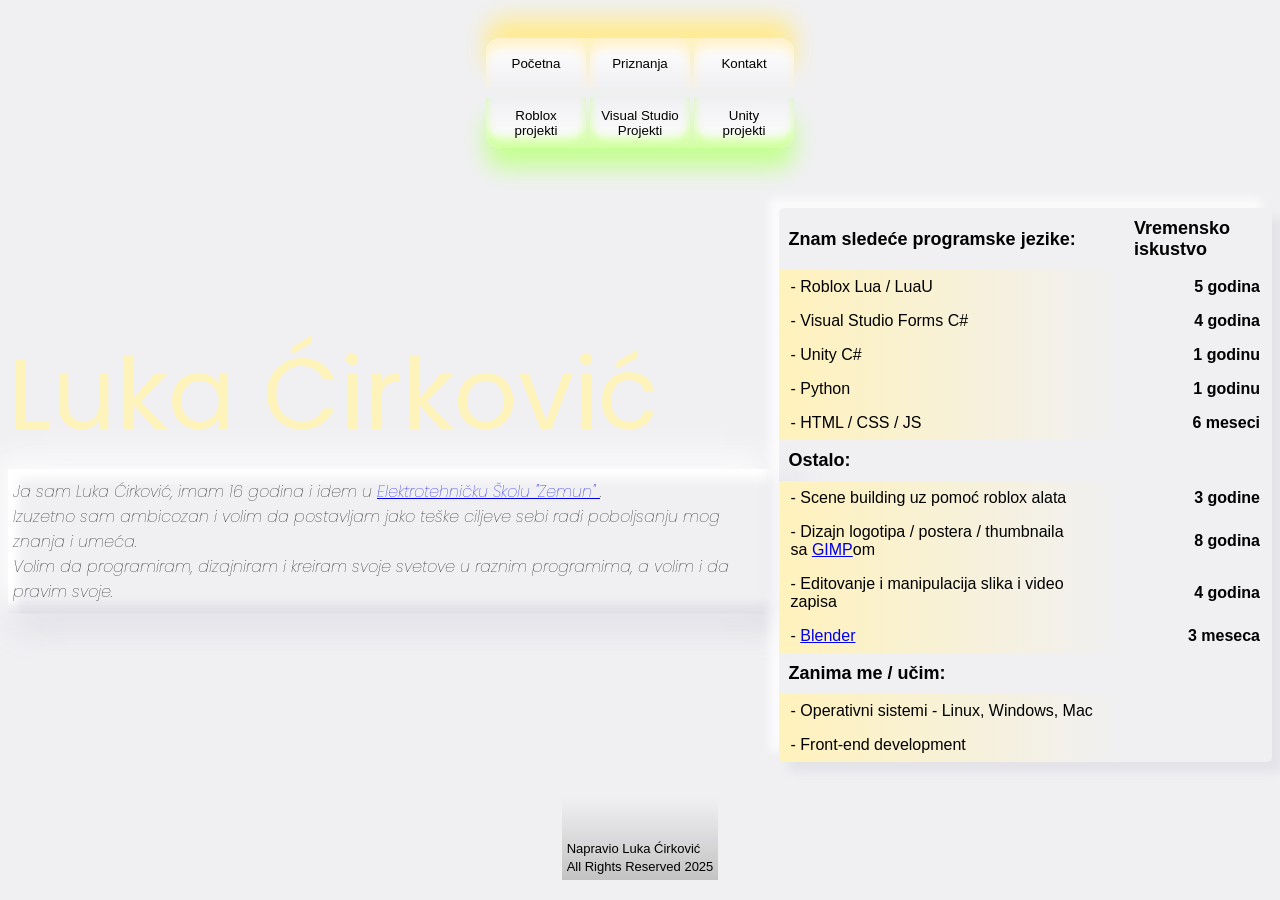
==== PortfolioSite/index.html @ 8b4a3ad4 "3rd Commit" ====
<!DOCTYPE html>
<html lang="en">
<head>
    <!--FONTS-->
    <link rel="preconnect" href="https://fonts.googleapis.com">
    <link rel="preconnect" href="https://fonts.gstatic.com" crossorigin>
    <link href="https://fonts.googleapis.com/css2?family=Exile&family=WDXL+Lubrifont+TC&display=swap" rel="stylesheet">
    <link rel="preconnect" href="https://fonts.googleapis.com">
    <link rel="preconnect" href="https://fonts.gstatic.com" crossorigin>
    <link href="https://fonts.googleapis.com/css2?family=Exile&family=Poppins:ital,wght@0,100;0,200;0,300;0,400;0,500;0,600;0,700;0,800;0,900;1,100;1,200;1,300;1,400;1,500;1,600;1,700;1,800;1,900&family=WDXL+Lubrifont+TC&display=swap" rel="stylesheet">
    <!--FONTS-->

    <meta charset="UTF-8">
    <meta name="viewport" content="width=device-width, initial-scale=1.0">
    <link rel="stylesheet" href="Css/FadeInCs.css">
    <title>Portfolio</title>
</head>
<body>
    <script>
        window.addEventListener('DOMContentLoaded', () => {
        document.body.classList.add('fade-in');
        });
    </script>
    <div class="SearchBoxContainer">
        <script src="Scripts/SearchButtons.js"></script>
        <link rel="stylesheet" href="Css/SearchCs.css">
        <div id="stranice">
            <button onclick="HomePage()">Početna</button>
            <button onclick="priznanjaPage()">Priznanja</button>
            <button onclick="contactPage()">Kontakt</button>
        </div>
        <div id="stranice2">
            <button onclick="projektiPage()">Roblox projekti</button>
            <button onclick="projektiPage()">Visual Studio Projekti</button>
            <button onclick="projektiPage()">Unity<br>projekti</button>
        </div>
    </div>
    <div class="TopRow">
        <div id="header">
            <link rel="stylesheet" href="Css/SlikaHeaderCs.css">
            <span id="HeaderIme">Luka Ćirković</span>
            <div id="HeaderSlike">
                <span id="o_meni">Ja sam Luka Ćirković, imam 16 godina i idem u <a target="_blank" href="http://ets-zemun.edu.rs">Elektrotehničku Školu "Zemun" </a>.
                    <br>Izuzetno sam ambicozan i volim da postavljam jako teške ciljeve sebi radi poboljsanju mog znanja i umeća.
                    <br>Volim da programiram, dizajniram i kreiram svoje svetove u raznim programima, a volim i da pravim svoje.
                </span>
            </div>
            <br>
        </div>
        <div id="main">
            <table class="TableSubHeader">
                <link rel="stylesheet" href="Css/TableMogucihPoslovaCs.css">
                <tr>
                    <th>Znam sledeće programske jezike:</th>
                    <th>Vremensko iskustvo</th>
                </tr>
                <tr>
                    <td class="Tableime">- Roblox Lua / LuaU</td>
                    <td class="Tablegodine"><b>5</b> godina</td>
                </tr>
                <tr>
                    <td class="Tableime">- Visual Studio Forms C#</td>
                    <td class="Tablegodine"><b>4</b> godina</td>
                </tr>
                <tr>
                    <td class="Tableime">- Unity C#</td>
                    <td class="Tablegodine"><b>1</b> godinu</td>
                </tr>
                <tr>
                    <td class="Tableime">- Python</td>
                    <td class="Tablegodine"><b>1</b> godinu</td>
                </tr>
                <tr>
                    <td class="Tableime">- HTML / CSS / JS</td>
                    <td class="Tablegodine"><b>6</b> meseci</td>
                </tr>
                <tr>
                    <th>Ostalo:</th>
                </tr>
                <tr>
                    <td class="Tableime">- Scene building uz pomoć roblox alata</td>
                    <td class="Tablegodine"><b>3</b> godine</td>
                </tr>
                <tr>
                    <td class="Tableime">- Dizajn logotipa / postera / thumbnaila<br>sa <a target="_blank" href="https://www.gimp.org/">GIMP</a>om</td>
                    <td class="Tablegodine"><b>8</b> godina</td>
                </tr>
                <tr>
                    <td class="Tableime">- Editovanje i manipulacija slika i video zapisa</td>
                    <td class="Tablegodine"><b>4</b> godina</td>
                </tr>
                <tr>
                    <td class="Tableime">- <a target="_blank" href="https://www.blender.org/">Blender</a></td>
                    <td class="Tablegodine"><b>3</b> meseca</td>
                </tr>
                <tr>
                    <th>Zanima me / učim:</th>
                </tr>
                <tr>
                    <td class="Tableime">- Operativni sistemi - Linux, Windows, Mac</td>
                </tr>
                <tr>
                    <td class="Tableime">- Front-end development</td>
                </tr>
            </table>
        </div>
    </div>
    <br><br>
    <div class="Footer">
        <br><br>
        <span>Napravio Luka Ćirković<br>All Rights Reserved 2025</span>
        <style>
            .Footer span {
                font-family: Arial, Helvetica, sans-serif;
                font-size: small;
                text-align: center;
            }

            .Footer {
                padding: 5px;
                background-image: linear-gradient(#f0f0f3, #c3c3c3);
            }
        </style>
    </div>
</body>
</html>
---- PortfolioSite/Css/FadeInCs.css ----
body {
  opacity: 0;
  transition: opacity 1s ease-in;
}
body.fade-in {
  opacity: 1;
}
---- PortfolioSite/Css/SearchCs.css ----
div#stranice {
    align-items: center;
    background-image: linear-gradient(#fff3bc, #f0f0f3);
    box-shadow: 
        0px -20px 25px #ffeb90;
    border-top-left-radius: 15px;
    border-top-right-radius: 15px;
}

div#stranice2 {
    margin: 10px;
    align-items: center;
    background-image: linear-gradient(#f0f0f3, #d3ffa2);
    box-shadow: 
        0px 20px 25px #c4ff90;
    border-bottom-left-radius: 15px;
    border-bottom-right-radius: 15px;
}

.SearchBoxContainer {
    margin-top: 30px;
    margin-bottom: 30px;
}

.SearchBoxContainer {
  display: flex;
  flex-direction: column;
  align-items: center;
  justify-content: space-around;
  width: 100%;
}

.SearchBoxContainer div#stranice button {
    width: 100px;
    height: 50px;
    background-image: linear-gradient(#ffffff, #f0f0f3);
    border: none;
    overflow: hidden;
    box-shadow: 
        inset 0px 10px 10px #fff2cd;
    border-top-left-radius: 15px;
    border-top-right-radius: 15px;
}

.SearchBoxContainer div#stranice button:hover {
    box-shadow: 
        inset 10px 10px 10px #fff2cd,
        inset 0px 15px 5px #ac9c73;
}

.SearchBoxContainer div#stranice2 button {
    width: 100px;
    height: 50px;
    background-image: linear-gradient(#f0f0f3, #ffffff);
    border: none;
    overflow: hidden;
    box-shadow: 
        inset 0px -10px 10px #d3ffa2;
    border-bottom-left-radius: 15px;
    border-bottom-right-radius: 15px;
}

.SearchBoxContainer div#stranice2 button:hover {
    box-shadow: 
        inset -10px -10px 10px #deffcd,
        inset 0px -15px 5px #889788;
}
---- PortfolioSite/Css/SlikaHeaderCs.css ----
body {
  display: flex;
  flex-direction: column;
  justify-content: center;
  align-items: center;
  background: #F0F0F3;
}

.TopRow {
  display: flex;
  align-items: center;
  justify-content: space-around;
  width: 100%;
}

span#o_meni {
    font-size: medium;
    font-family: "Poppins", sans-serif;
    font-weight: lighter;
    font-style: oblique;
}

div#HeaderSlike {
    width: auto;
    height: auto;
    background: #F0F0F3;
    /*border-radius: 5%;*/
    padding-top: 10px;
    padding-bottom: 10px;
    padding-left: 5px;
    padding-right: 5px;
    box-shadow: 
        -10px -10px 30px #FFFFFF,
        10px 10px 30px rgba(174, 174, 192, 0.4),
        inset -10px -10px 10px rgba(174, 174, 192, 0.25),
        inset 10px 10px 10px #FFFFFF;
}

span#HeaderIme {
    position: relative;
    margin: 0%;
    font-size: 100px;
    font-family: "Poppins", sans-serif;
    color: #fff3bc;
    text-shadow: 
        inset -10px -10px 30px #fffca2;
}
---- PortfolioSite/Css/TableMogucihPoslovaCs.css ----
/* Style for the whole table */
.TableSubHeader {
    width: 100%;
    border-collapse: collapse;
    margin-top: 20px;
    font-family: Arial, sans-serif;
    border-radius: 5px;
    box-shadow: 
        -10px -10px 10px rgba(255, 255, 255, 0.7),
        10px 10px 10px rgba(174, 174, 192, 0.2);
    overflow: hidden;
}

/* Style the header row */
.TableSubHeader th {
    text-align: left;
    padding: 10px;
    font-size: 18px;
    color: rgb(0, 0, 0);
    text-shadow: 
        -10 -10 10px rgb(0,0,0);
}

/* Style the language name column */
.Tableime {
    padding: 8px 12px;
    background-image: linear-gradient(90deg, rgb(255, 242, 188), #F0F0F3);
    font-weight: normal;
    width: 70%;
}

/* Style the experience column */
.Tablegodine {
    padding: 8px 12px;
    background-color: #F0F0F3;
    font-weight: bold;
    text-align: right;
    width: 30%;
}
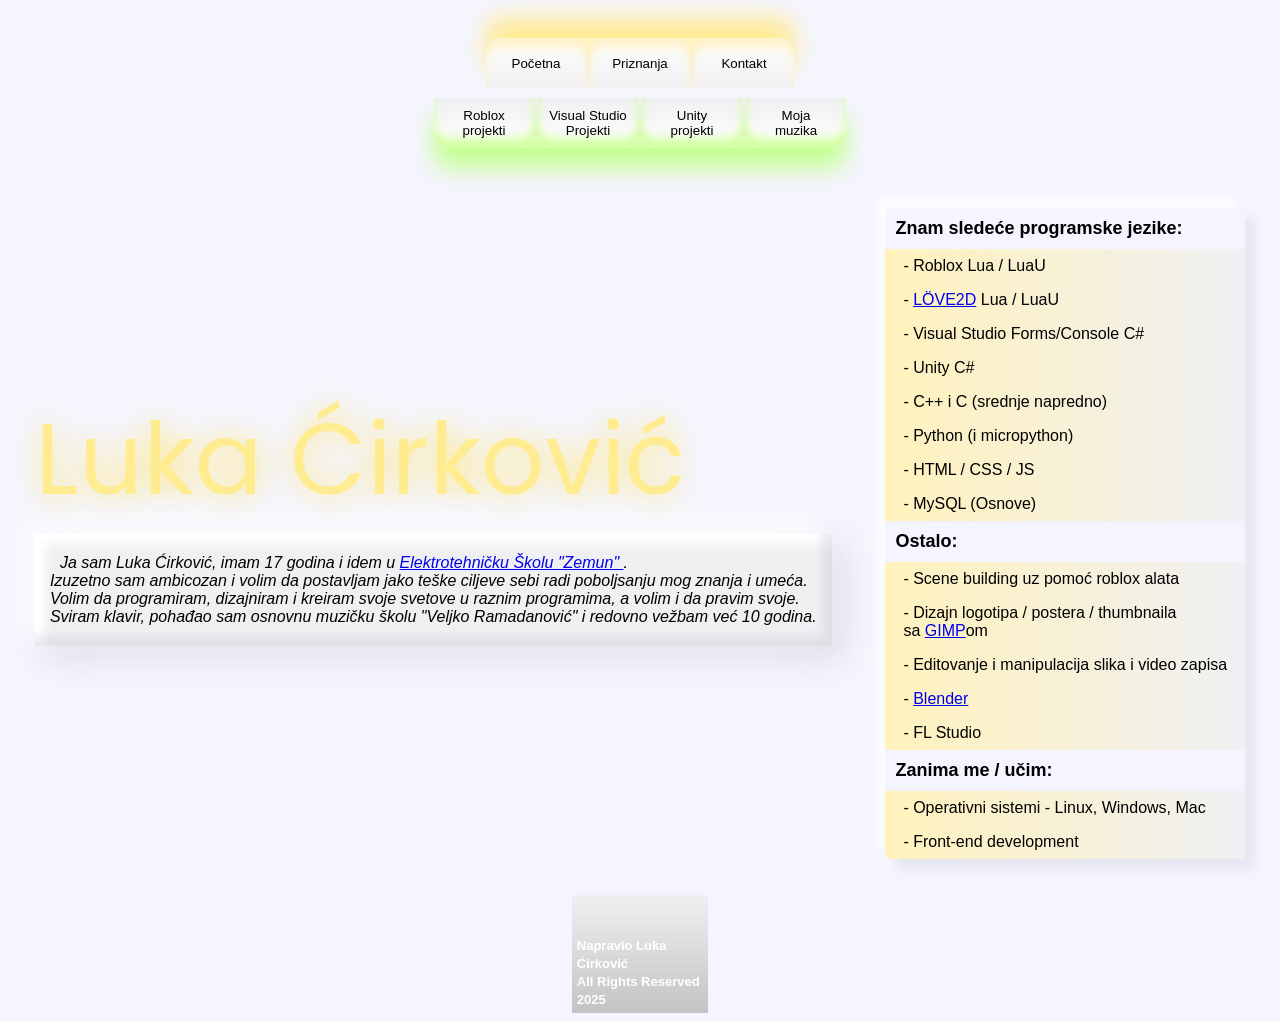
==== commit 4642975c: "Edit3" ====
--- a/PortfolioSite/index.html
+++ b/PortfolioSite/index.html
@@ -33,6 +33,7 @@
             <button onclick="projektiPage()">Roblox projekti</button>
             <button onclick="projektiPage()">Visual Studio Projekti</button>
             <button onclick="projektiPage()">Unity<br>projekti</button>
+            <button onclick="projektiPage()">Moja<br>muzika</button>
         </div>
     </div>
     <div class="TopRow">
@@ -40,9 +41,11 @@
             <link rel="stylesheet" href="Css/SlikaHeaderCs.css">
             <span id="HeaderIme">Luka Ćirković</span>
             <div id="HeaderSlike">
-                <span id="o_meni">Ja sam Luka Ćirković, imam 16 godina i idem u <a target="_blank" href="http://ets-zemun.edu.rs">Elektrotehničku Školu "Zemun" </a>.
+                <span id="o_meni">
+                    Ja sam Luka Ćirković, imam 17 godina i idem u <a target="_blank" href="http://ets-zemun.edu.rs">Elektrotehničku Školu "Zemun" </a>.
                     <br>Izuzetno sam ambicozan i volim da postavljam jako teške ciljeve sebi radi poboljsanju mog znanja i umeća.
                     <br>Volim da programiram, dizajniram i kreiram svoje svetove u raznim programima, a volim i da pravim svoje.
+                    <br>Sviram klavir, pohađao sam osnovnu muzičku školu "Veljko Ramadanović" i redovno vežbam već 10 godina.
                 </span>
             </div>
             <br>
@@ -52,46 +55,48 @@
                 <link rel="stylesheet" href="Css/TableMogucihPoslovaCs.css">
                 <tr>
                     <th>Znam sledeće programske jezike:</th>
-                    <th>Vremensko iskustvo</th>
                 </tr>
                 <tr>
                     <td class="Tableime">- Roblox Lua / LuaU</td>
-                    <td class="Tablegodine"><b>5</b> godina</td>
                 </tr>
                 <tr>
-                    <td class="Tableime">- Visual Studio Forms C#</td>
-                    <td class="Tablegodine"><b>4</b> godina</td>
+                    <td class="Tableime">- <a href="http://" target="_blank" rel="https://www.love2d.org/?page=documentation">LÖVE2D</a> Lua / LuaU</td>
+                </tr>
+                <tr>
+                    <td class="Tableime">- Visual Studio Forms/Console C#</td>
                 </tr>
                 <tr>
                     <td class="Tableime">- Unity C#</td>
-                    <td class="Tablegodine"><b>1</b> godinu</td>
                 </tr>
                 <tr>
-                    <td class="Tableime">- Python</td>
-                    <td class="Tablegodine"><b>1</b> godinu</td>
+                    <td class="Tableime">- C++ i C (srednje napredno)</td>
+                </tr>
+                <tr>
+                    <td class="Tableime">- Python (i micropython)</td>
                 </tr>
                 <tr>
                     <td class="Tableime">- HTML / CSS / JS</td>
-                    <td class="Tablegodine"><b>6</b> meseci</td>
+                </tr>
+                <tr>
+                    <td class="Tableime">- MySQL (Osnove)</td>
                 </tr>
                 <tr>
                     <th>Ostalo:</th>
                 </tr>
                 <tr>
                     <td class="Tableime">- Scene building uz pomoć roblox alata</td>
-                    <td class="Tablegodine"><b>3</b> godine</td>
                 </tr>
                 <tr>
                     <td class="Tableime">- Dizajn logotipa / postera / thumbnaila<br>sa <a target="_blank" href="https://www.gimp.org/">GIMP</a>om</td>
-                    <td class="Tablegodine"><b>8</b> godina</td>
                 </tr>
                 <tr>
                     <td class="Tableime">- Editovanje i manipulacija slika i video zapisa</td>
-                    <td class="Tablegodine"><b>4</b> godina</td>
                 </tr>
                 <tr>
                     <td class="Tableime">- <a target="_blank" href="https://www.blender.org/">Blender</a></td>
-                    <td class="Tablegodine"><b>3</b> meseca</td>
+                </tr>
+                <tr>
+                    <td class="Tableime">- FL Studio </td>
                 </tr>
                 <tr>
                     <th>Zanima me / učim:</th>
@@ -106,18 +111,21 @@
         </div>
     </div>
     <br><br>
-    <div class="Footer">
+    <div id="Footer">
         <br><br>
         <span>Napravio Luka Ćirković<br>All Rights Reserved 2025</span>
         <style>
-            .Footer span {
+            #Footer span {
                 font-family: Arial, Helvetica, sans-serif;
                 font-size: small;
+                font-weight: bolder;
                 text-align: center;
+                color: #ffffff;
             }
 
-            .Footer {
+            #Footer {
                 padding: 5px;
+                width: 10%;
                 background-image: linear-gradient(#f0f0f3, #c3c3c3);
             }
         </style>
--- a/PortfolioSite/Css/SearchCs.css
+++ b/PortfolioSite/Css/SearchCs.css
@@ -40,12 +40,14 @@
         inset 0px 10px 10px #fff2cd;
     border-top-left-radius: 15px;
     border-top-right-radius: 15px;
+    transition: box-shadow 0.2s ease-in;
 }
 
 .SearchBoxContainer div#stranice button:hover {
     box-shadow: 
         inset 10px 10px 10px #fff2cd,
         inset 0px 15px 5px #ac9c73;
+  transition: box-shadow 0.2s ease-in;
 }
 
 .SearchBoxContainer div#stranice2 button {
@@ -58,10 +60,12 @@
         inset 0px -10px 10px #d3ffa2;
     border-bottom-left-radius: 15px;
     border-bottom-right-radius: 15px;
+    transition: box-shadow 0.2s ease-in;
 }
 
 .SearchBoxContainer div#stranice2 button:hover {
     box-shadow: 
         inset -10px -10px 10px #deffcd,
         inset 0px -15px 5px #889788;
+    transition: box-shadow 0.2s ease-in;
 }
--- a/PortfolioSite/Css/SlikaHeaderCs.css
+++ b/PortfolioSite/Css/SlikaHeaderCs.css
@@ -3,7 +3,7 @@
   flex-direction: column;
   justify-content: center;
   align-items: center;
-  background: #F0F0F3;
+  background: #f5f5ff;
 }
 
 .TopRow {
@@ -16,8 +16,9 @@
 span#o_meni {
     font-size: medium;
     font-family: "Poppins", sans-serif;
-    font-weight: lighter;
+    font-weight: light;
     font-style: oblique;
+    padding-left: 10px;
 }
 
 div#HeaderSlike {
@@ -25,10 +26,10 @@
     height: auto;
     background: #F0F0F3;
     /*border-radius: 5%;*/
-    padding-top: 10px;
-    padding-bottom: 10px;
-    padding-left: 5px;
-    padding-right: 5px;
+    padding-top: 20px;
+    padding-bottom: 20px;
+    padding-left: 15px;
+    padding-right: 15px;
     box-shadow: 
         -10px -10px 30px #FFFFFF,
         10px 10px 30px rgba(174, 174, 192, 0.4),
@@ -41,7 +42,7 @@
     margin: 0%;
     font-size: 100px;
     font-family: "Poppins", sans-serif;
-    color: #fff3bc;
+    color: #ffeb90;
     text-shadow: 
-        inset -10px -10px 30px #fffca2;
+      0px 0px 30px #ffe469;
 }
--- a/PortfolioSite/Css/TableMogucihPoslovaCs.css
+++ b/PortfolioSite/Css/TableMogucihPoslovaCs.css
@@ -23,17 +23,17 @@
 
 /* Style the language name column */
 .Tableime {
-    padding: 8px 12px;
+    padding: 8px 18px;
     background-image: linear-gradient(90deg, rgb(255, 242, 188), #F0F0F3);
     font-weight: normal;
     width: 70%;
 }
 
-/* Style the experience column */
+/* Style the experience column
 .Tablegodine {
     padding: 8px 12px;
     background-color: #F0F0F3;
     font-weight: bold;
     text-align: right;
     width: 30%;
-}
+}*/
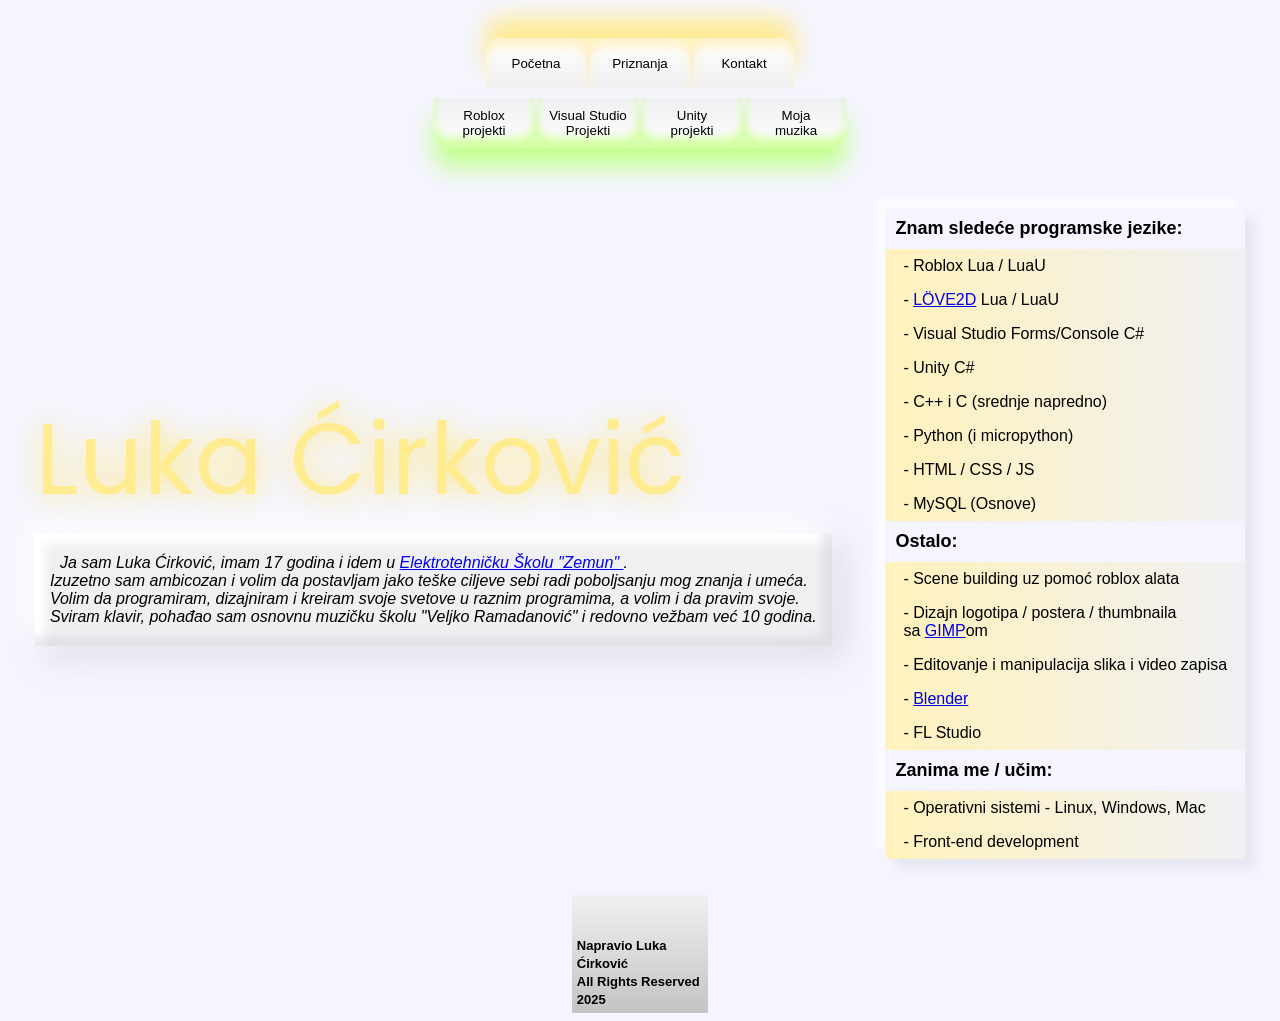
==== commit 3a2adba3: "git stvar" ====
--- a/PortfolioSite/index.html
+++ b/PortfolioSite/index.html
@@ -120,7 +120,7 @@
                 font-size: small;
                 font-weight: bolder;
                 text-align: center;
-                color: #ffffff;
+                color: #000000;
             }
 
             #Footer {
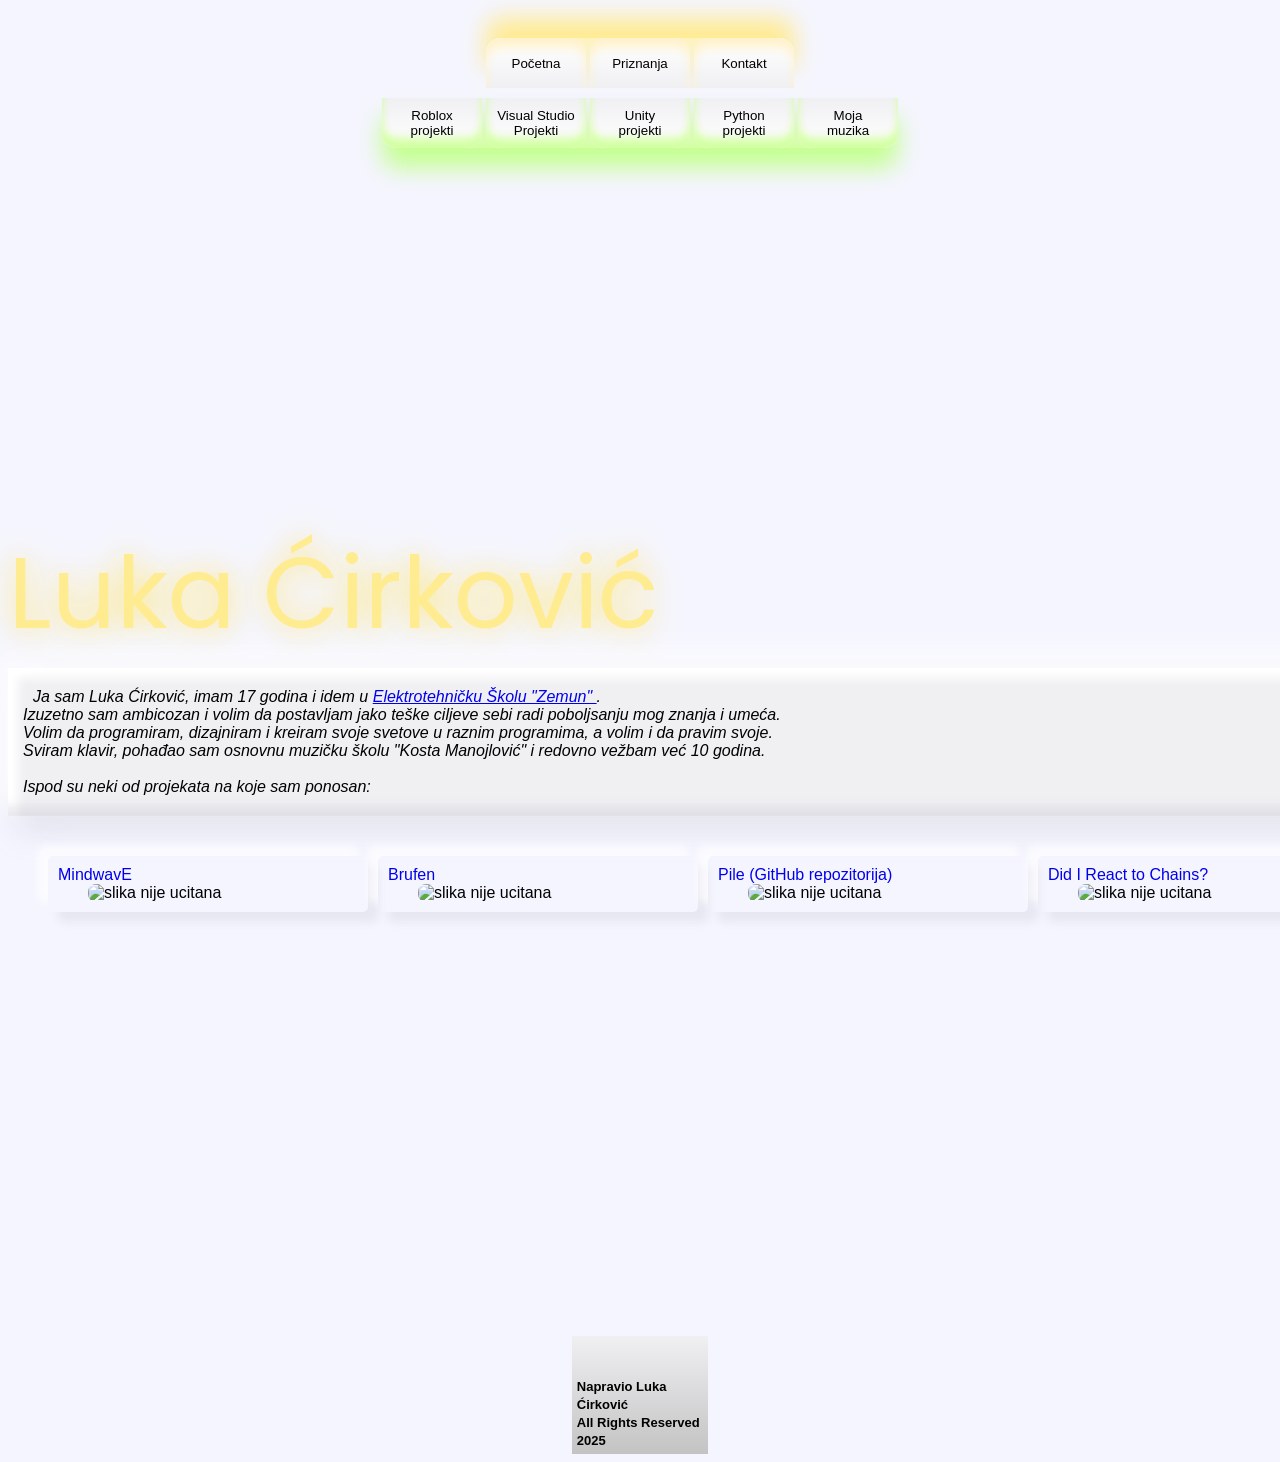
==== commit fa1cc969: "fix 8" ====
--- a/PortfolioSite/index.html
+++ b/PortfolioSite/index.html
@@ -13,6 +13,7 @@
     <meta charset="UTF-8">
     <meta name="viewport" content="width=device-width, initial-scale=1.0">
     <link rel="stylesheet" href="Css/FadeInCs.css">
+    <link rel="stylesheet" href="Css/CardHolder.css">
     <title>Portfolio</title>
 </head>
 <body>
@@ -30,10 +31,11 @@
             <button onclick="contactPage()">Kontakt</button>
         </div>
         <div id="stranice2">
-            <button onclick="projektiPage()">Roblox projekti</button>
-            <button onclick="projektiPage()">Visual Studio Projekti</button>
-            <button onclick="projektiPage()">Unity<br>projekti</button>
-            <button onclick="projektiPage()">Moja<br>muzika</button>
+            <button onclick="robloxStvari()">Roblox<br>projekti</button>
+            <button onclick="vsStvari()">Visual Studio Projekti</button>
+            <button onclick="unityStvari()">Unity<br>projekti</button>
+            <button onclick="pythonProjekti()">Python<br>projekti</button>
+            <button onclick="muzikaStvari()">Moja<br>muzika</button>
         </div>
     </div>
     <div class="TopRow">
@@ -45,8 +47,36 @@
                     Ja sam Luka Ćirković, imam 17 godina i idem u <a target="_blank" href="http://ets-zemun.edu.rs">Elektrotehničku Školu "Zemun" </a>.
                     <br>Izuzetno sam ambicozan i volim da postavljam jako teške ciljeve sebi radi poboljsanju mog znanja i umeća.
                     <br>Volim da programiram, dizajniram i kreiram svoje svetove u raznim programima, a volim i da pravim svoje.
-                    <br>Sviram klavir, pohađao sam osnovnu muzičku školu "Veljko Ramadanović" i redovno vežbam već 10 godina.
+                    <br>Sviram klavir, pohađao sam osnovnu muzičku školu "Kosta Manojlović" i redovno vežbam već 10 godina.
+                    <br><br>Ispod su neki od projekata na koje sam ponosan:
                 </span>
+            </div>
+            <div id="Projekti">
+                <div class="cardHolder">
+                    <div class="card">
+                        <a href="https://github.com/Skypro009/MindwavE" target="_blank" id="link">MindwavE</a>
+                        <br>
+                        <img src="Slike/mindwave.png" alt="slika nije ucitana" id="thumbnail">
+                    </div>
+
+                    <div class="card">
+                        <a href="https://thylala.itch.io/yebetel-game-jam" target="_blank" id="link">Brufen</a>
+                        <br>
+                        <img src="Slike/OJoiGZ.png" alt="slika nije ucitana" id="thumbnail">
+                    </div>
+
+                    <div class="card">
+                        <a href="https://github.com/ThyyLala/PILE" target="_blank" id="link">Pile (GitHub repozitorija)</a>
+                        <br>
+                        <img src="Slike/pile2.png" alt="slika nije ucitana" id="thumbnail">
+                    </div>
+
+                    <div class="card">
+                        <a href="https://thyylala.bandcamp.com/album/did-i-react-to-chains" target="_blank" id="link">Did I React to Chains?</a>
+                        <br>
+                        <img src="Slike/chains.jpg" alt="slika nije ucitana" id="thumbnail">
+                    </div>
+                </div>
             </div>
             <br>
         </div>
@@ -60,7 +90,7 @@
                     <td class="Tableime">- Roblox Lua / LuaU</td>
                 </tr>
                 <tr>
-                    <td class="Tableime">- <a href="http://" target="_blank" rel="https://www.love2d.org/?page=documentation">LÖVE2D</a> Lua / LuaU</td>
+                    <td class="Tableime">- <a href="https://www.love2d.org/" target="_blank">LÖVE2D</a> Lua / LuaU</td>
                 </tr>
                 <tr>
                     <td class="Tableime">- Visual Studio Forms/Console C#</td>
--- a/PortfolioSite/Css/CardHolder.css
+++ b/PortfolioSite/Css/CardHolder.css
@@ -0,0 +1,36 @@
+.cardHolder {
+    width: auto;
+    display: flex;
+    flex-direction: row;
+    justify-content: center;
+    align-items: center;
+    padding: 30px;
+}
+
+.cardHolder .card {
+    width: 300px;
+    padding: 10px;
+    border-collapse: collapse;
+    display: block;
+    margin: 10px;
+    margin-right: 0%;
+    font-family: Arial, sans-serif;
+    border-radius: 5px;
+    box-shadow: 
+        -10px -10px 10px rgba(255, 255, 255, 0.7),
+        10px 10px 10px rgba(174, 174, 192, 0.2);
+    overflow: hidden;
+}
+
+.cardHolder .card #thumbnail {
+    width: 80%;
+    margin: auto;
+    border-radius: 8px;
+    display: block;
+
+}
+
+.cardHolder .card #link {
+    text-decoration: none;
+    text-align: center;
+}
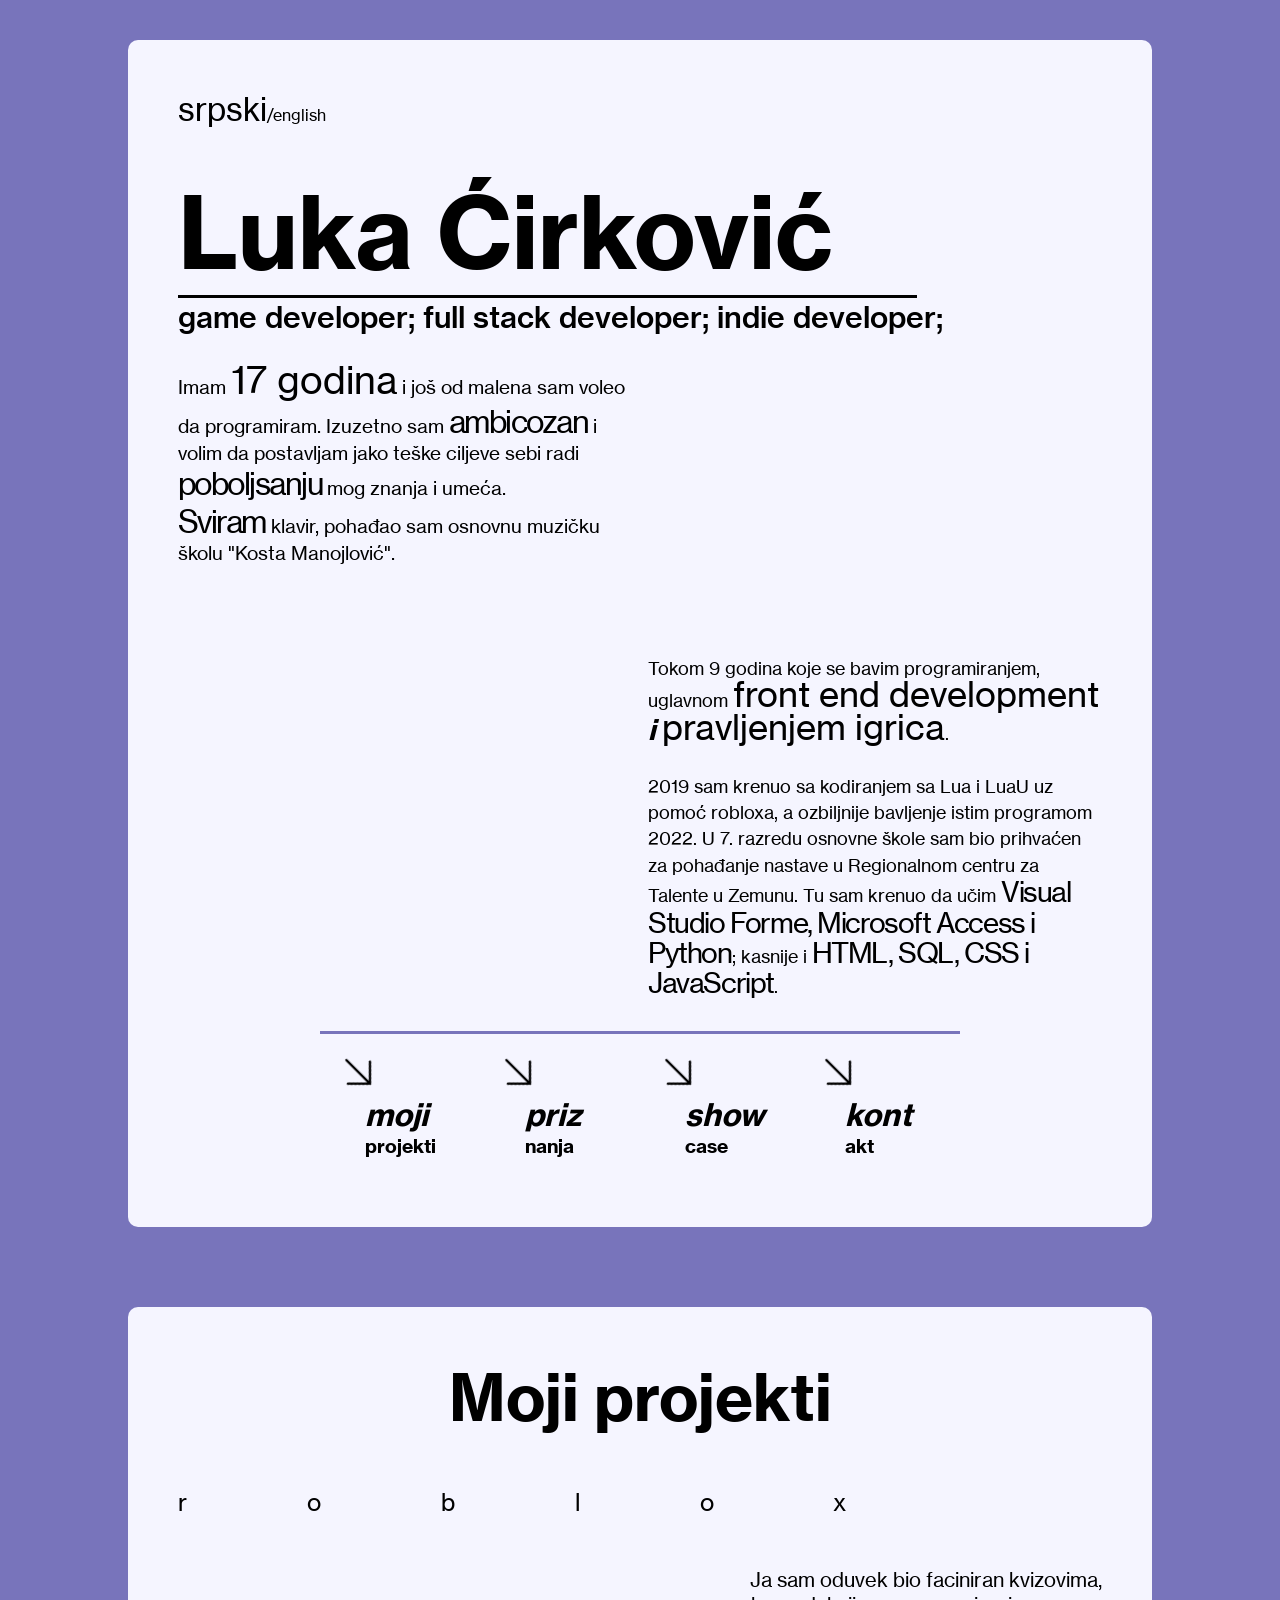
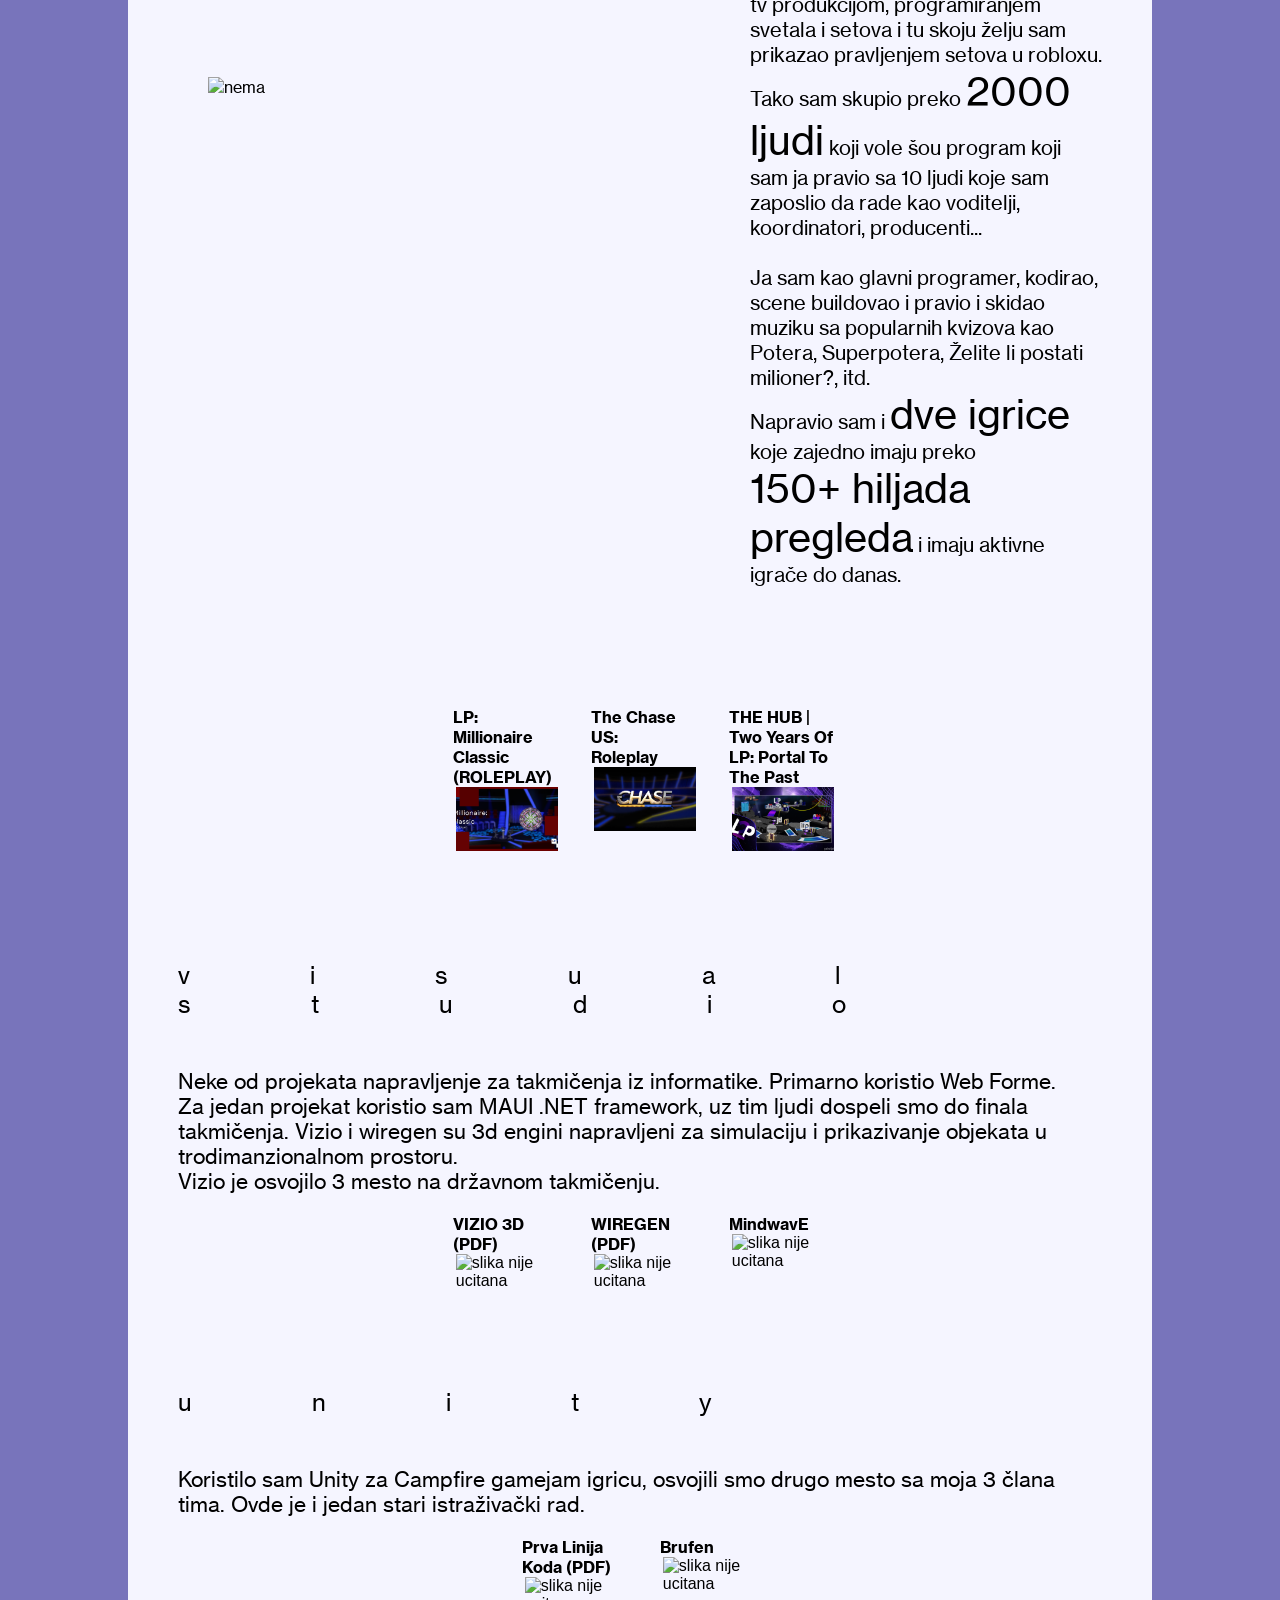
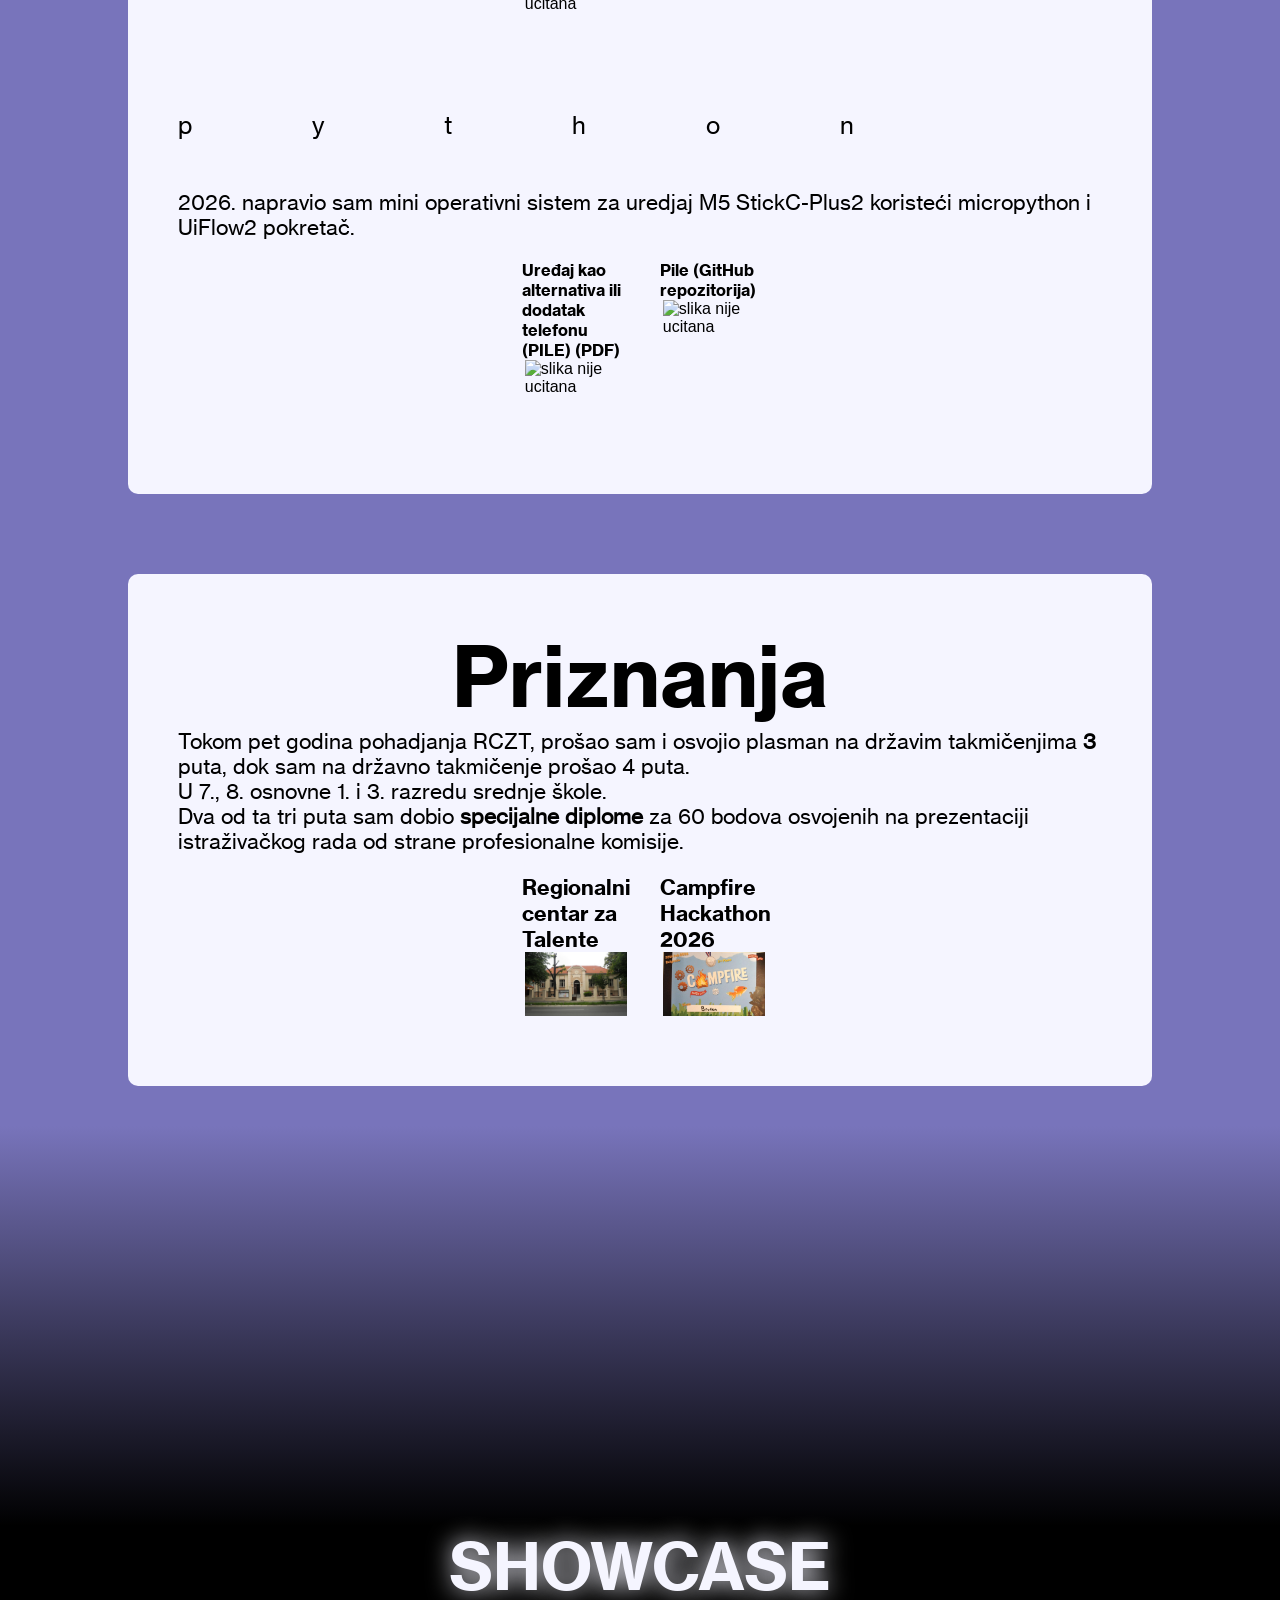
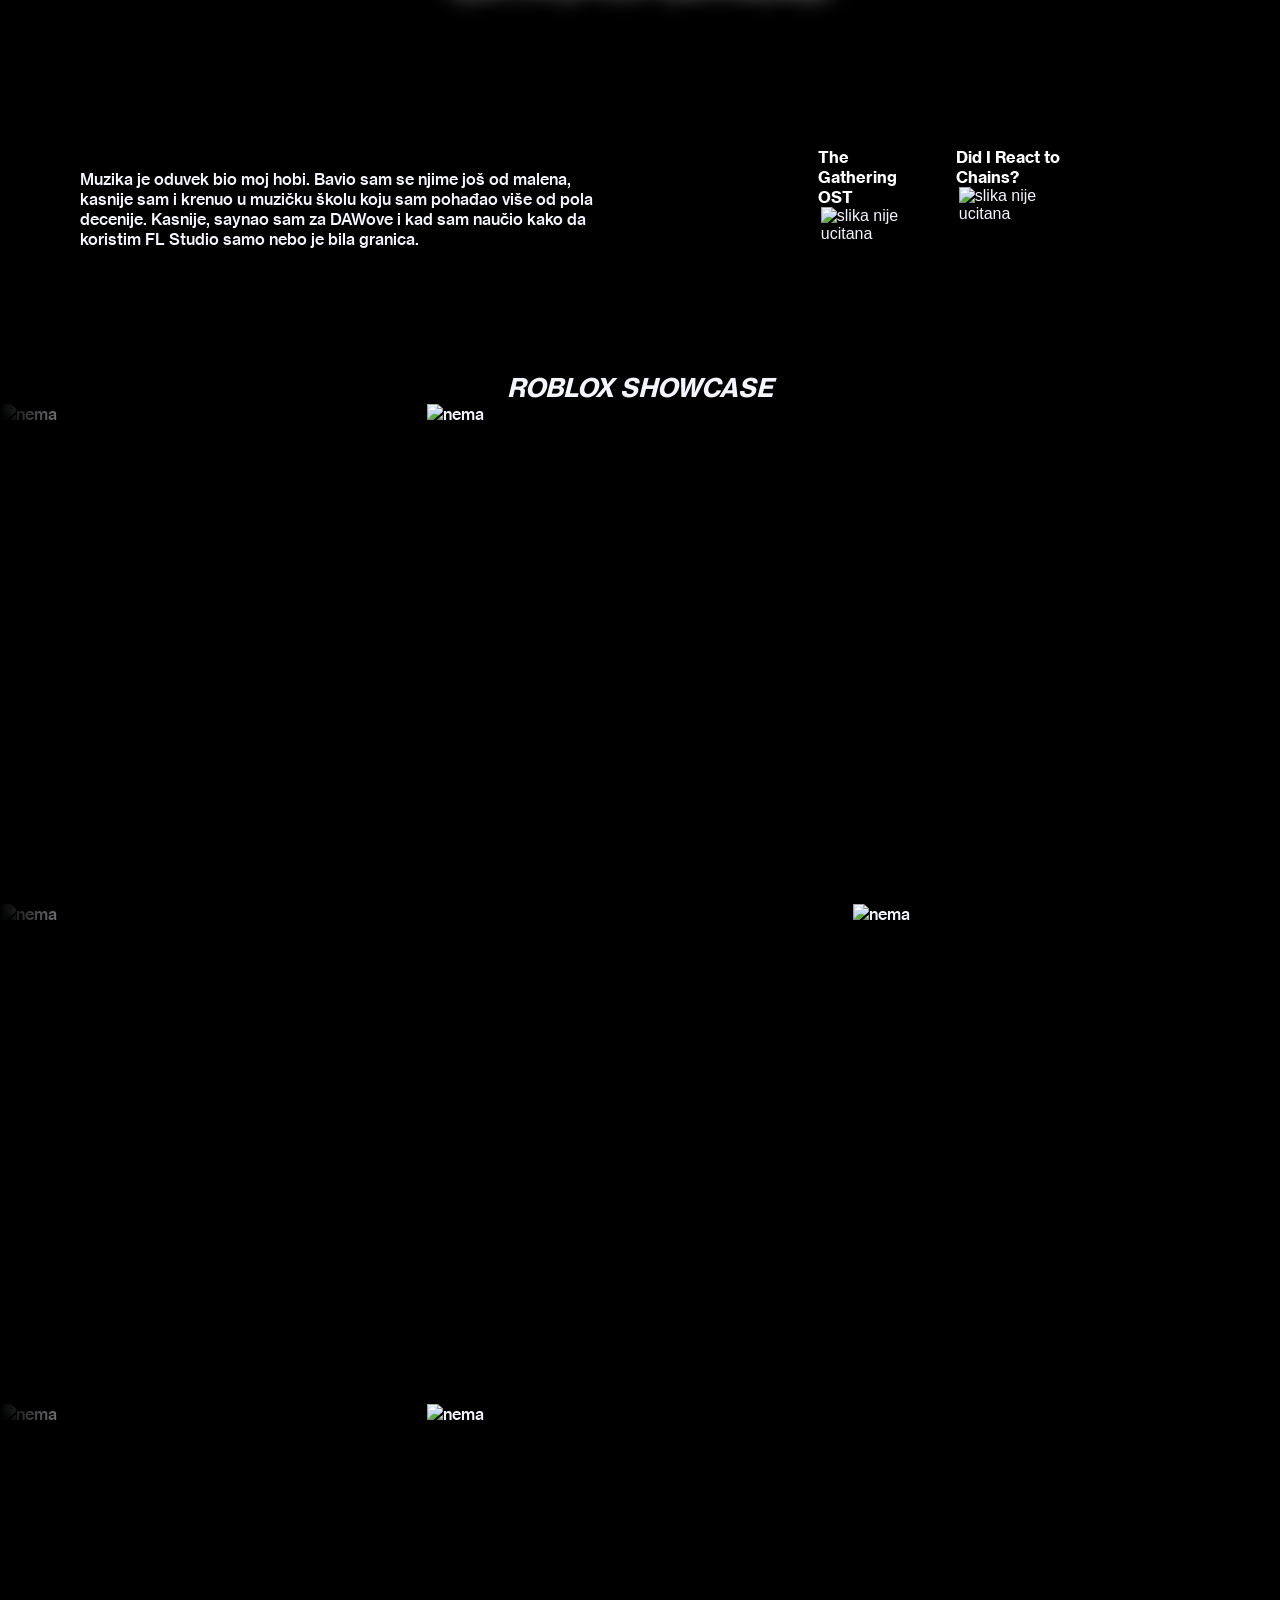
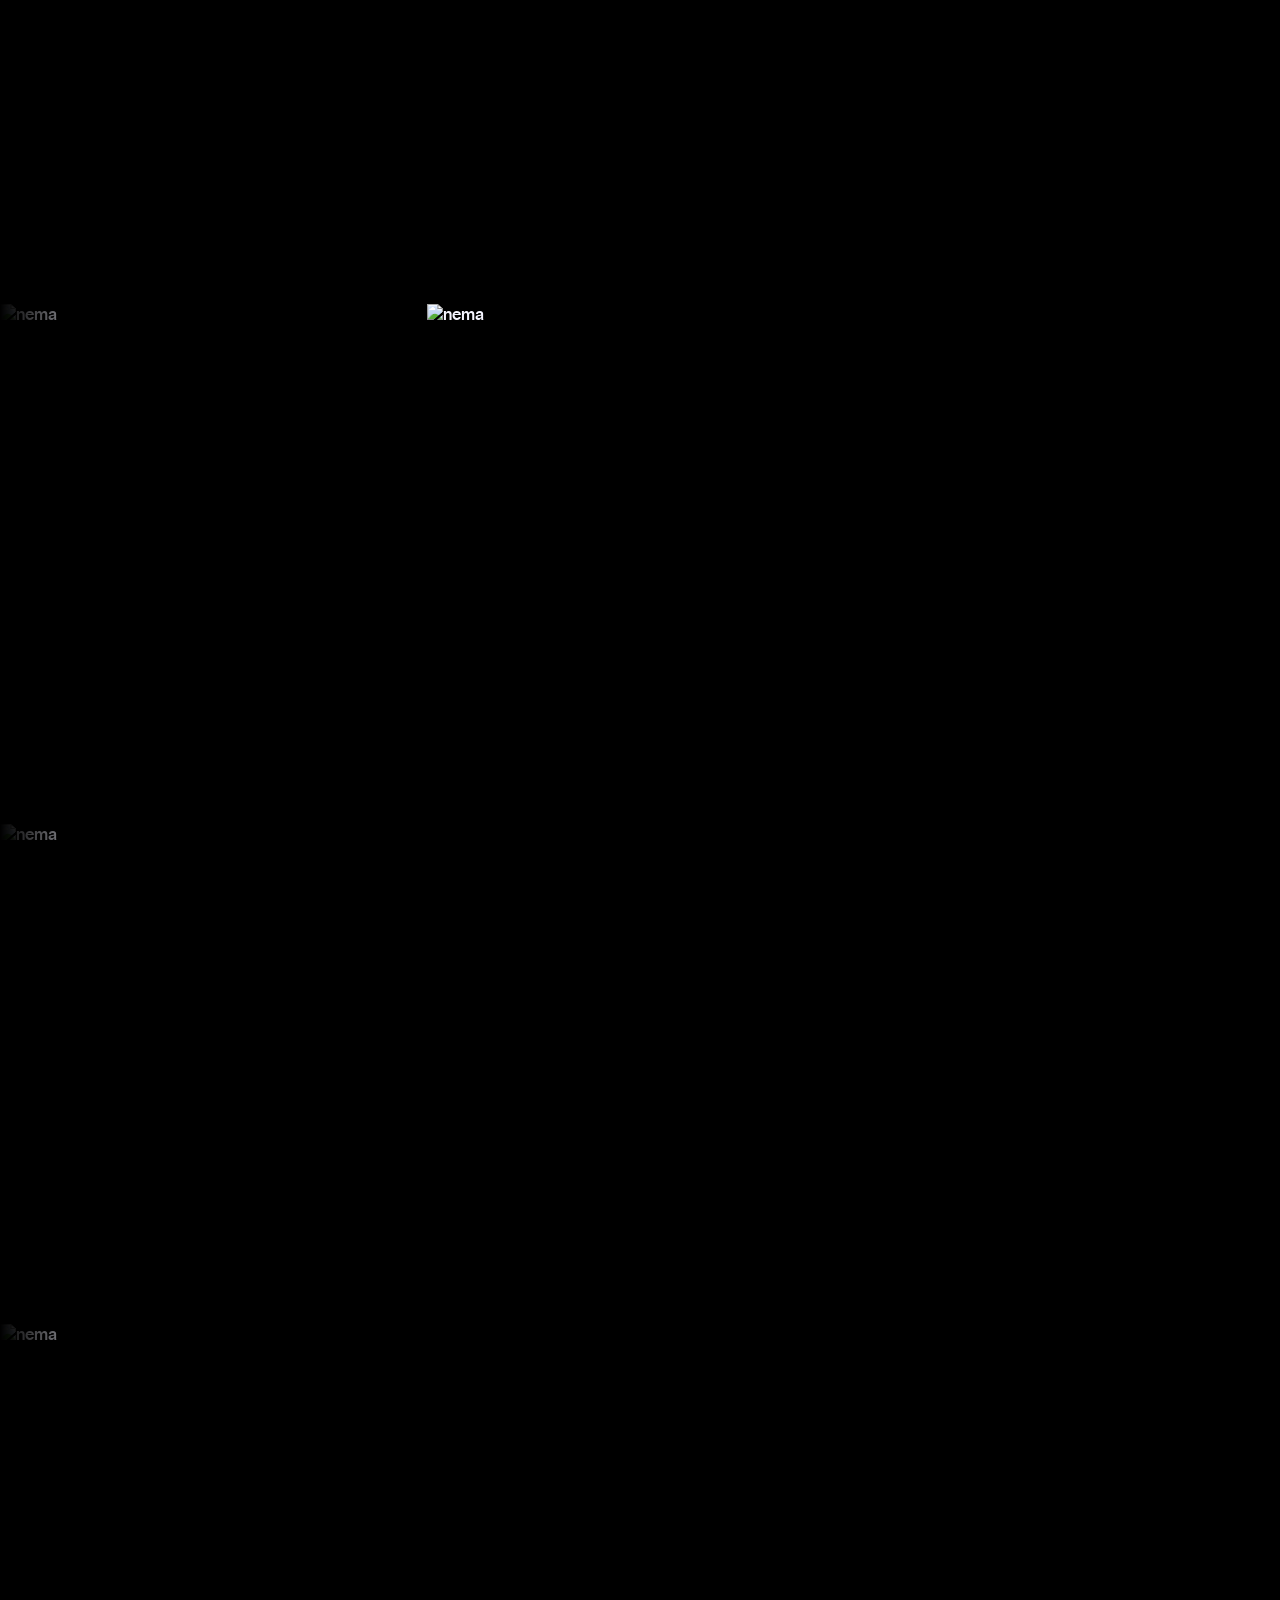
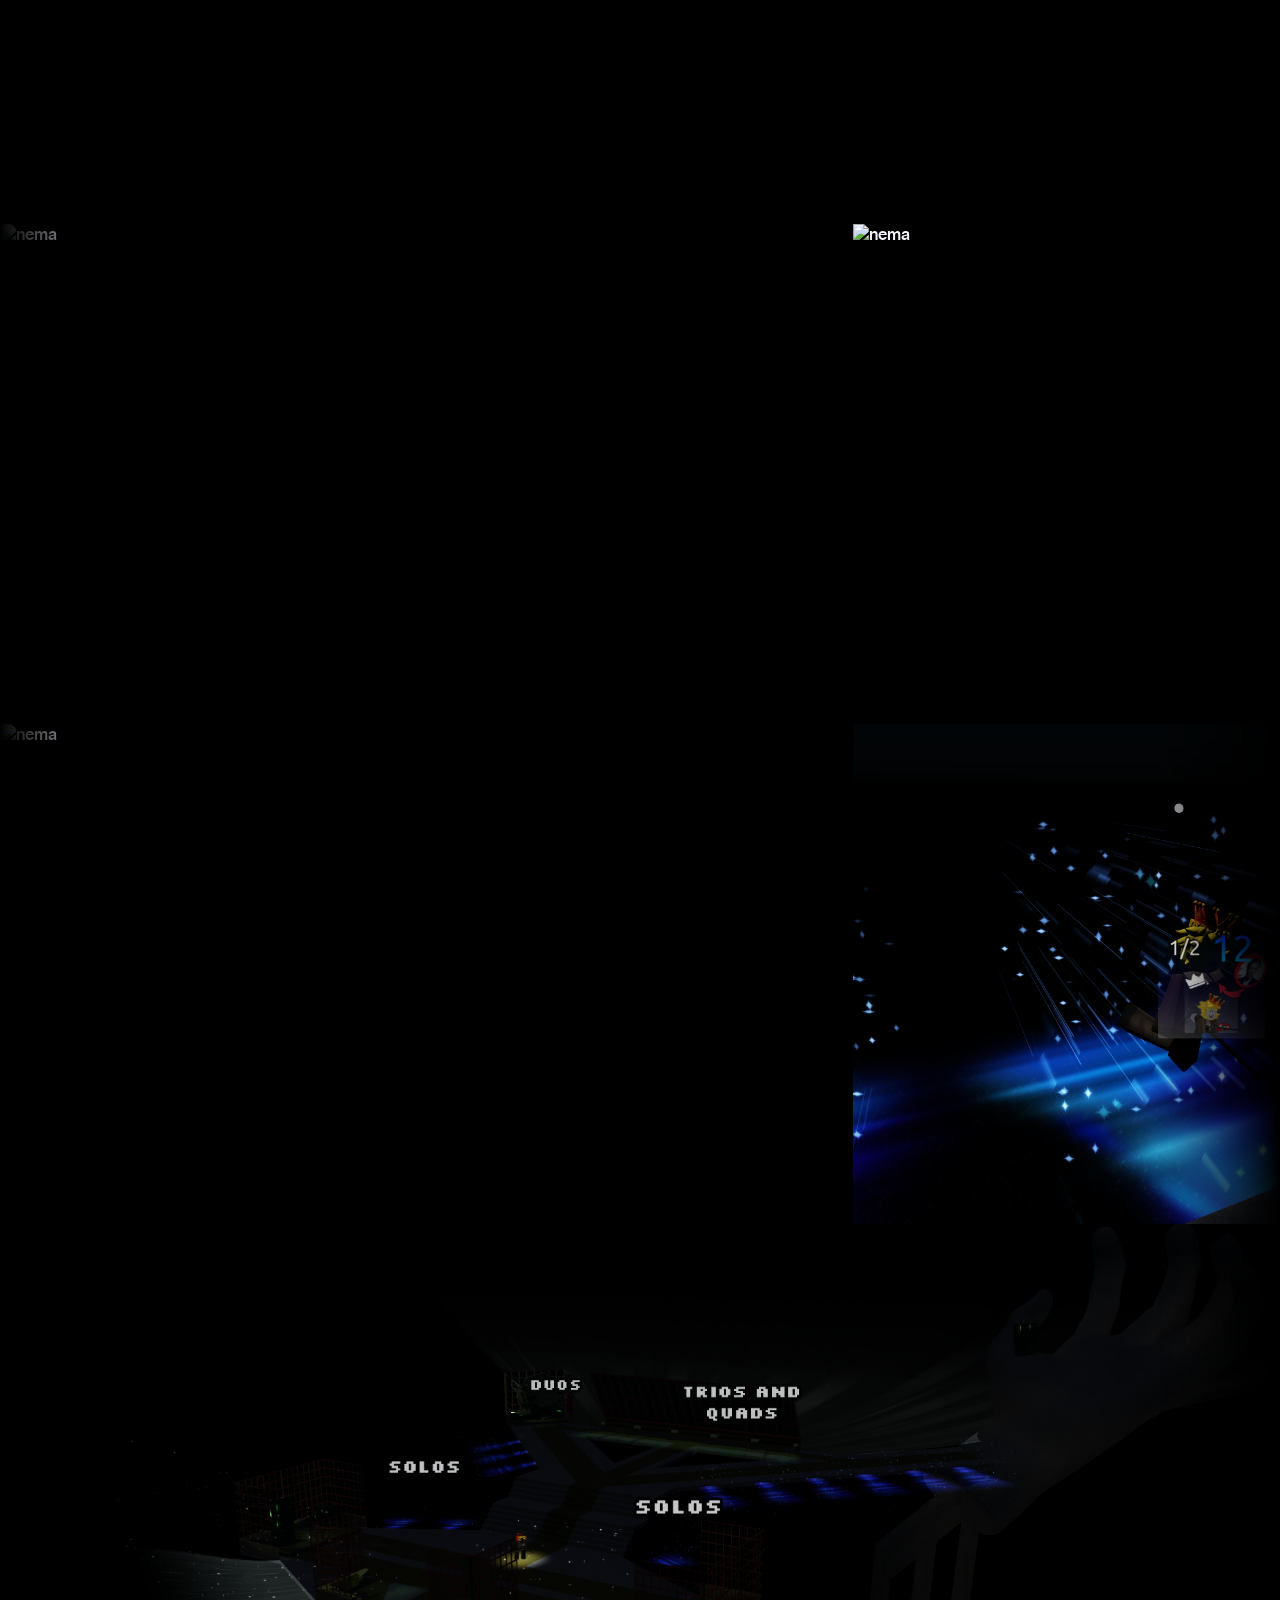
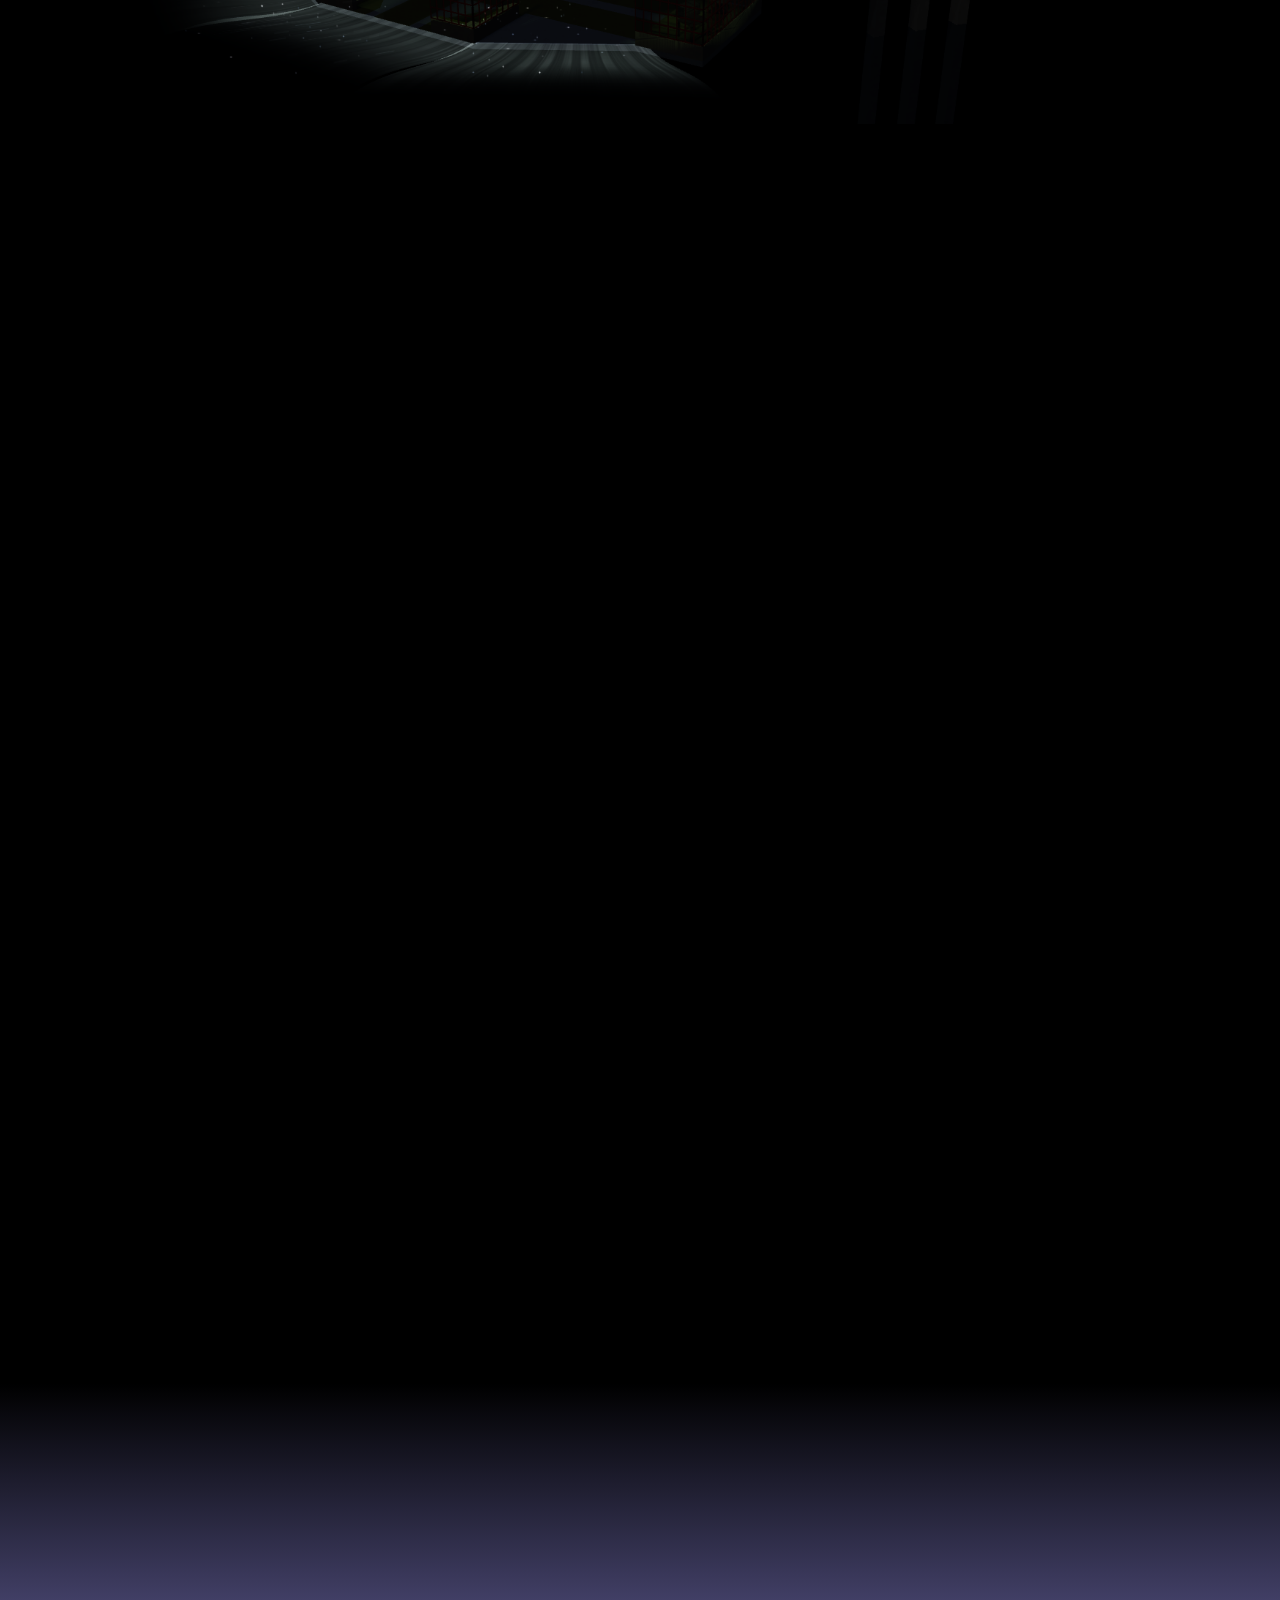
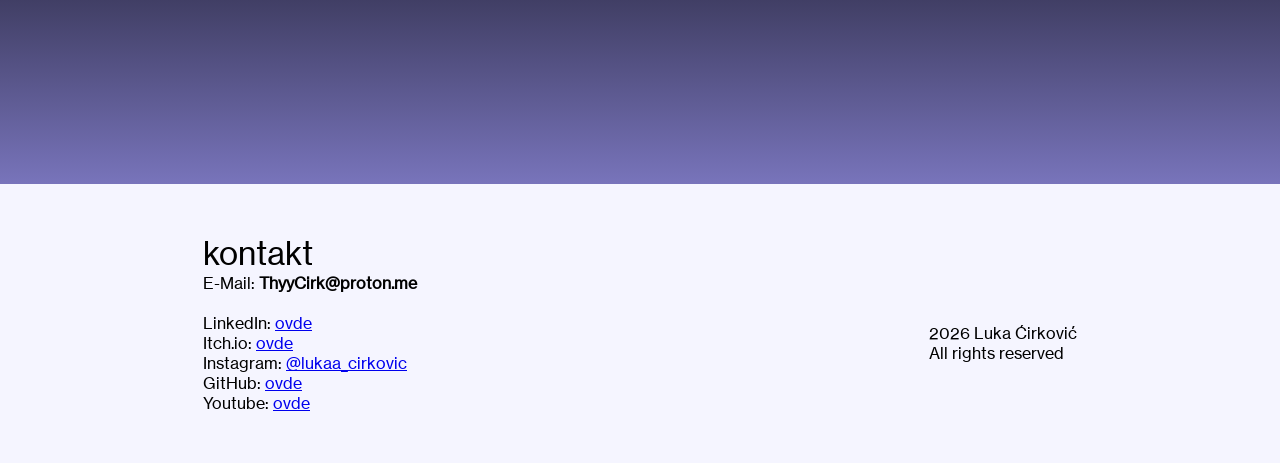
==== commit 3a830faf: "patch" ====
--- a/PortfolioSite/index.html
+++ b/PortfolioSite/index.html
@@ -1,164 +1,395 @@
 <!DOCTYPE html>
 <html lang="en">
 <head>
-    <!--FONTS-->
-    <link rel="preconnect" href="https://fonts.googleapis.com">
-    <link rel="preconnect" href="https://fonts.gstatic.com" crossorigin>
-    <link href="https://fonts.googleapis.com/css2?family=Exile&family=WDXL+Lubrifont+TC&display=swap" rel="stylesheet">
-    <link rel="preconnect" href="https://fonts.googleapis.com">
-    <link rel="preconnect" href="https://fonts.gstatic.com" crossorigin>
-    <link href="https://fonts.googleapis.com/css2?family=Exile&family=Poppins:ital,wght@0,100;0,200;0,300;0,400;0,500;0,600;0,700;0,800;0,900;1,100;1,200;1,300;1,400;1,500;1,600;1,700;1,800;1,900&family=WDXL+Lubrifont+TC&display=swap" rel="stylesheet">
-    <!--FONTS-->
-
     <meta charset="UTF-8">
     <meta name="viewport" content="width=device-width, initial-scale=1.0">
-    <link rel="stylesheet" href="Css/FadeInCs.css">
+    <title>Portfolio - Luka Cirkovic</title>
+    <link rel="stylesheet" href="Css/indexCss.css">
+    <link rel="stylesheet" href="Css/indexPriznanja.css">
     <link rel="stylesheet" href="Css/CardHolder.css">
-    <title>Portfolio</title>
+    <link rel="stylesheet" href="Css/ShowcaseCss.css">
+    <script src="Scripts/cardLinks.js" defer></script>
+    <script src="Scripts/ShowHideTopBar.js" defer></script>
+    <script src="Scripts/SetLang.js" defer></script>
+    <script src="https://code.jquery.com/jquery-3.7.1.min.js"></script>
+    <link rel="icon" type="image/png" href="/Slike/PIMG.png">
 </head>
 <body>
-    <script>
-        window.addEventListener('DOMContentLoaded', () => {
-        document.body.classList.add('fade-in');
-        });
-    </script>
-    <div class="SearchBoxContainer">
-        <script src="Scripts/SearchButtons.js"></script>
-        <link rel="stylesheet" href="Css/SearchCs.css">
-        <div id="stranice">
-            <button onclick="HomePage()">Početna</button>
-            <button onclick="priznanjaPage()">Priznanja</button>
-            <button onclick="contactPage()">Kontakt</button>
-        </div>
-        <div id="stranice2">
-            <button onclick="robloxStvari()">Roblox<br>projekti</button>
-            <button onclick="vsStvari()">Visual Studio Projekti</button>
-            <button onclick="unityStvari()">Unity<br>projekti</button>
-            <button onclick="pythonProjekti()">Python<br>projekti</button>
-            <button onclick="muzikaStvari()">Moja<br>muzika</button>
-        </div>
-    </div>
-    <div class="TopRow">
-        <div id="header">
-            <link rel="stylesheet" href="Css/SlikaHeaderCs.css">
-            <span id="HeaderIme">Luka Ćirković</span>
-            <div id="HeaderSlike">
-                <span id="o_meni">
-                    Ja sam Luka Ćirković, imam 17 godina i idem u <a target="_blank" href="http://ets-zemun.edu.rs">Elektrotehničku Školu "Zemun" </a>.
-                    <br>Izuzetno sam ambicozan i volim da postavljam jako teške ciljeve sebi radi poboljsanju mog znanja i umeća.
-                    <br>Volim da programiram, dizajniram i kreiram svoje svetove u raznim programima, a volim i da pravim svoje.
-                    <br>Sviram klavir, pohađao sam osnovnu muzičku školu "Kosta Manojlović" i redovno vežbam već 10 godina.
-                    <br><br>Ispod su neki od projekata na koje sam ponosan:
-                </span>
-            </div>
-            <div id="Projekti">
-                <div class="cardHolder">
+    <header id="head">
+        <div id="_topbar">
+            <p>Luka Ćirković</p>
+            <hr>
+        </div>
+
+        <div id="btns">
+            <input type="button" value="moji projekti" id="mmp">
+            <input type="button" value="priznanja" id="mpz">
+            <input type="button" value="showcase" id="msc">
+            <input type="button" value="kontakt" id="mkt">
+        </div>
+    </header>
+    <div class="container" id="TopDiv">
+        <span id="setlang">
+            <span class="veci_tekst">srpski</span>/english
+        </span>
+        <div id="topName">
+            <p>Luka Ćirković</p>
+            <hr>
+            <p>game developer; full stack developer; indie developer;</p>
+        </div>
+        <div id="tesktovi">
+            <p id="t1">
+                Imam <span id="godine" class="veci_tekst">17 godina</span> i još od malena sam voleo da programiram.
+                Izuzetno sam <span class="m_veci_tekst">ambicozan</span> i volim da postavljam jako teške ciljeve sebi radi <span class="m_veci_tekst">poboljsanju</span> mog znanja i umeća.
+                <br><span class="m_veci_tekst">Sviram</span> klavir, pohađao sam osnovnu muzičku školu "Kosta Manojlović".
+            </p>
+            <p id="t2">
+                Tokom 9 godina koje se bavim programiranjem,
+                uglavnom <span class="veci_tekst">front end development</span> <span class="emphasis_tekst"> i </span> <span class="veci_tekst">pravljenjem igrica</span>.
+                <br><br>
+                2019 sam krenuo sa kodiranjem sa Lua i LuaU uz pomoć robloxa, a ozbiljnije bavljenje istim programom 2022.
+                U 7. razredu osnovne škole sam bio prihvaćen za pohađanje nastave u Regionalnom centru za Talente u Zemunu.
+                Tu sam krenuo da učim <span class="m_veci_tekst">Visual Studio Forme, 
+                    Microsoft Access i Python</span>; kasnije i <span class="m_veci_tekst">HTML, SQL, CSS i JavaScript</span>.
+            </p>
+        </div>
+        <div id="linkovi">
+            <script src="Scripts/LinksClick.js" defer></script>
+            <div class="item" id="mp">
+                <img src="Slike/arrow.png" alt="">
+                <p>
+                    <span class="emphasis_tekst">moji</span>
+                    <br>projekti
+                </p>
+            </div>
+
+            <div class="item" id="pz">
+                <img src="Slike/arrow.png" alt="">
+                <p>
+                    <span class="emphasis_tekst">priz</span>
+                    <br>nanja
+                </p>
+            </div>
+            
+            <div class="item" id="sc">
+                <img src="Slike/arrow.png" alt="">
+                <p>
+                    <span class="emphasis_tekst">show</span>
+                    <br>case
+                </p>
+            </div>
+            
+            <div class="item" id="kt">
+                <img src="Slike/arrow.png" alt="">
+                <p>
+                    <span class="emphasis_tekst">kont</span>
+                    <br>akt
+                </p>
+            </div>
+        </div>
+    </div>
+    <div class="container" id="_mp">
+        <div id="goretekst">
+            <span class="veci_tekst">Moji projekti</span>
+        </div>
+
+        <p class="naslovProjekti">roblox</p>
+        <div id="robloxPg">
+            <div id="slikeWheelRoblox">
+                <script src="Scripts/slikeWheelRoblox.js" defer></script>
+                <img src="Slike/SetoviImgsStvar/1.png" alt="nema" id="RobloxSlika">
+            </div>
+
+            <p>
+                Ja sam oduvek bio faciniran kvizovima, tv produkcijom, programiranjem svetala i setova i tu skoju želju sam prikazao
+                pravljenjem setova u robloxu.<br>
+                Tako sam skupio preko <span class="veci_tekst">2000 ljudi</span> koji vole šou program koji sam ja pravio sa 10 ljudi koje sam zaposlio da rade kao voditelji, koordinatori,
+                producenti...<br><br>
+                Ja sam kao glavni programer, kodirao, scene buildovao i pravio i skidao muziku sa popularnih kvizova kao Potera, Superpotera, Želite li postati milioner?, itd.<br>
+                Napravio sam i <span class="veci_tekst">dve igrice</span> koje zajedno imaju preko<br><span class="veci_tekst">150+ hiljada pregleda</span> i imaju aktivne igrače do danas.
+            </p>
+
+            <div class="cardHolder" style="grid-template-columns: 1fr 1fr 1fr; grid-row: 3; grid-column: span 2;">
+                <div class="card">
+                    <a href="https://www.roblox.com/games/10920021604/LP-Millionaire-Classic" target="_blank" id="link">LP: Millionaire Classic (ROLEPLAY)</a>
+                    <br>
+                    <img src="Slike/RobloxSetovi/millionaire.png" alt="slika nije ucitana" id="thumbnail">
+                </div>
+
+                <div class="card">
+                    <a href="https://www.roblox.com/games/17499974793/The-Chase-US-Roleplay" target="_blank" id="link">The Chase US:<br>Roleplay</a>
+                    <br>
+                    <img src="Slike/RobloxSetovi/Screenshot 2026-06-01 200218.png" alt="slika nije ucitana" id="thumbnail">
+                </div>
+
+                <div class="card">
+                    <a href="https://www.roblox.com/games/17769981453/THE-HUB-Two-Years-Of-LP-Portal-To-The-Past" target="_blank" id="link">THE HUB | Two Years Of LP: Portal To The Past</a>
+                    <br>
+                    <img src="Slike/pttp.png" alt="slika nije ucitana" id="thumbnail">
+                </div>
+            </div>
+        </div>
+
+        <br><br>
+
+        <p class="naslovProjekti">visual studio</p>
+        <div id="vs">
+            <p>
+                Neke od projekata napravljenje za takmičenja iz informatike. Primarno koristio Web Forme.<br>
+                Za jedan projekat koristio sam MAUI .NET framework, uz tim ljudi dospeli smo do finala takmičenja.
+                Vizio i wiregen su 3d engini napravljeni za simulaciju i prikazivanje objekata u trodimanzionalnom prostoru.<br>
+                Vizio je osvojilo 3 mesto na državnom takmičenju.
+            </p>
+
+            <div class="cardHolder" style="grid-template-columns: 1fr 1fr 1fr;">
+                    <div class="card">
+                        <a href="DownloadFiles/vizio.pdf" target="_blank" id="link">VIZIO 3D (PDF)</a>
+                        <br>
+                        <img src="Slike/vizioslika.png" alt="slika nije ucitana" id="thumbnail">
+                    </div>
+
+                    <div class="card">
+                        <a href="DownloadFiles/wiregen.pdf" target="_blank" id="link">WIREGEN (PDF)</a>
+                        <br>
+                        <img src="Slike/wiregen.png" alt="slika nije ucitana" id="thumbnail">
+                    </div>
+
                     <div class="card">
                         <a href="https://github.com/Skypro009/MindwavE" target="_blank" id="link">MindwavE</a>
                         <br>
                         <img src="Slike/mindwave.png" alt="slika nije ucitana" id="thumbnail">
                     </div>
-
-                    <div class="card">
-                        <a href="https://thylala.itch.io/yebetel-game-jam" target="_blank" id="link">Brufen</a>
-                        <br>
-                        <img src="Slike/OJoiGZ.png" alt="slika nije ucitana" id="thumbnail">
-                    </div>
-
-                    <div class="card">
-                        <a href="https://github.com/ThyyLala/PILE" target="_blank" id="link">Pile (GitHub repozitorija)</a>
-                        <br>
-                        <img src="Slike/pile2.png" alt="slika nije ucitana" id="thumbnail">
-                    </div>
-
-                    <div class="card">
-                        <a href="https://thyylala.bandcamp.com/album/did-i-react-to-chains" target="_blank" id="link">Did I React to Chains?</a>
-                        <br>
-                        <img src="Slike/chains.jpg" alt="slika nije ucitana" id="thumbnail">
-                    </div>
-                </div>
-            </div>
+                </div>
+        </div>
+
+        <p class="naslovProjekti">unity</p>
+        <div id="unity">
+            <P>
+                Koristilo sam Unity za Campfire gamejam igricu, osvojili smo drugo mesto sa moja 3 člana tima.
+                Ovde je i jedan stari istraživački rad.
+            </P>
+            <div class="cardHolder">
+                <div class="card">
+                    <a href="DownloadFiles/plk.pdf" target="_blank" id="link">Prva Linija Koda (PDF)</a>
+                    <br>
+                    <img src="Slike/plk.png" alt="slika nije ucitana" id="thumbnail">
+                </div>
+
+                <div class="card">
+                    <a href="https://thylala.itch.io/yebetel-game-jam" target="_blank" id="link">Brufen</a>
+                    <br>
+                    <img src="Slike/OJoiGZ.png" alt="slika nije ucitana" id="thumbnail">
+                </div>
+            </div>
+        </div>
+
+        <p class="naslovProjekti">python</p>
+        <div id="python">
+            <p>
+                2026. napravio sam mini operativni sistem za uredjaj M5 StickC-Plus2
+                koristeći micropython i UiFlow2 pokretač.
+            </p>
+
+            <div class="cardHolder">
+                <div class="card">
+                    <a href="DownloadFiles/pile.pdf" target="_blank" id="link">Uređaj kao alternativa ili dodatak telefonu (PILE) (PDF)</a>
+                    <br>
+                    <img src="Slike/pile1.png" alt="slika nije ucitana" id="thumbnail">
+                </div>
+
+                <div class="card">
+                    <a href="https://github.com/ThyyLala/PILE" target="_blank" id="link">Pile (GitHub repozitorija)</a>
+                    <br>
+                    <img src="Slike/pile2.png" alt="slika nije ucitana" id="thumbnail">
+                </div>
+            </div>
+        </div>
+    </div>
+
+    <div class="container" style="font-size: 1.3em;" id="_pz">
+        <div id="goretekst">
+            <span class="veci_tekst">Priznanja</span>
+        </div>
+            <div id="diplome_RCZT">
+                <p>
+                    Tokom pet godina pohadjanja RCZT, prošao sam i osvojio plasman na državim takmičenjima <b>3</b> puta, dok sam na državno takmičenje prošao 4 puta. <br>
+                    U 7., 8. osnovne 1. i 3. razredu srednje škole. <br>
+                    Dva od ta tri puta sam dobio <b>specijalne diplome</b> za 60 bodova osvojenih na prezentaciji istraživačkog rada
+                     od strane profesionalne komisije.
+                </p>
+            </div>
+        <div class="cardHolder">
+            <div class="card">
+                <a href="https://talentizemun.rs/" target="_blank" id="link">Regionalni centar za Talente</a>
+                <br>
+                <img src="Slike/RCZT.png" alt="RCZT" id="thumbnail">
+            </div>
+            <div class="card">
+                <a href="https://thylala.itch.io/yebetel-game-jam" target="_blank" id="link">Campfire Hackathon 2026</a>
+                <br>
+                <img src="Slike/brufen.jpg" alt="Brufen" id="thumbnail">
+            </div>
+        </div>
+    </div>
+
+    <div id="fadeintoShowcase"></div>
+    <div id="ShowcaseContainer">
+        <span id="showcase_goretekst">SHOWCASE</span>
+        <br><br>
+
+        <div id="muzika">
+            <p>
+                Muzika je oduvek bio moj hobi. Bavio sam se njime još od malena, kasnije sam i krenuo u muzičku školu koju sam
+                pohađao više od pola decenije. Kasnije, saynao sam za DAWove i kad sam naučio kako da koristim FL Studio samo nebo je bila granica.
+            </p>
+
+            <div class="cardHolder">
+                <div class="card">
+                    <a href="https://thyylala.bandcamp.com/album/the-gathering-ost" target="_blank" id="link">The Gathering OST</a>
+                    <br>
+                    <img src="Slike/gathering.jpg" alt="slika nije ucitana" id="thumbnail">
+                </div>
+
+                <div class="card">
+                    <a href="https://thyylala.bandcamp.com/album/did-i-react-to-chains" target="_blank" id="link">Did I React to Chains?</a>
+                    <br>
+                    <img src="Slike/chains.jpg" alt="slika nije ucitana" id="thumbnail">
+                </div>
+            </div>
+        </div>
+
+        <span class="emphasis_tekst">ROBLOX SHOWCASE</span>
+
+        <div id="ShowcaseRobloxSlike">
+            <img src="Slike/SetoviImgsStvar/1.png" alt="nema" id="RobloxSlika">
+            <img src="Slike/SetoviImgsStvar/2.png" alt="nema" id="RobloxSlika" 
+            style="grid-column: span 2;">
+            <img src="Slike/SetoviImgsStvar/4.png" alt="nema" id="RobloxSlika">
+            <img src="Slike/SetoviImgsStvar/3.png" alt="nema" id="RobloxSlika">
+            <img src="Slike/SetoviImgsStvar/6.png" alt="nema" id="RobloxSlika">
+            <img src="Slike/SetoviImgsStvar/5.png" alt="nema" id="RobloxSlika">
+            <img src="Slike/SetoviImgsStvar/8.png" alt="nema" id="RobloxSlika">
+            <img src="Slike/SetoviImgsStvar/10.png" alt="nema" id="RobloxSlika"
+            style="grid-column: span 2;">
             <br>
-        </div>
-        <div id="main">
-            <table class="TableSubHeader">
-                <link rel="stylesheet" href="Css/TableMogucihPoslovaCs.css">
-                <tr>
-                    <th>Znam sledeće programske jezike:</th>
-                </tr>
-                <tr>
-                    <td class="Tableime">- Roblox Lua / LuaU</td>
-                </tr>
-                <tr>
-                    <td class="Tableime">- <a href="https://www.love2d.org/" target="_blank">LÖVE2D</a> Lua / LuaU</td>
-                </tr>
-                <tr>
-                    <td class="Tableime">- Visual Studio Forms/Console C#</td>
-                </tr>
-                <tr>
-                    <td class="Tableime">- Unity C#</td>
-                </tr>
-                <tr>
-                    <td class="Tableime">- C++ i C (srednje napredno)</td>
-                </tr>
-                <tr>
-                    <td class="Tableime">- Python (i micropython)</td>
-                </tr>
-                <tr>
-                    <td class="Tableime">- HTML / CSS / JS</td>
-                </tr>
-                <tr>
-                    <td class="Tableime">- MySQL (Osnove)</td>
-                </tr>
-                <tr>
-                    <th>Ostalo:</th>
-                </tr>
-                <tr>
-                    <td class="Tableime">- Scene building uz pomoć roblox alata</td>
-                </tr>
-                <tr>
-                    <td class="Tableime">- Dizajn logotipa / postera / thumbnaila<br>sa <a target="_blank" href="https://www.gimp.org/">GIMP</a>om</td>
-                </tr>
-                <tr>
-                    <td class="Tableime">- Editovanje i manipulacija slika i video zapisa</td>
-                </tr>
-                <tr>
-                    <td class="Tableime">- <a target="_blank" href="https://www.blender.org/">Blender</a></td>
-                </tr>
-                <tr>
-                    <td class="Tableime">- FL Studio </td>
-                </tr>
-                <tr>
-                    <th>Zanima me / učim:</th>
-                </tr>
-                <tr>
-                    <td class="Tableime">- Operativni sistemi - Linux, Windows, Mac</td>
-                </tr>
-                <tr>
-                    <td class="Tableime">- Front-end development</td>
-                </tr>
-            </table>
-        </div>
-    </div>
-    <br><br>
-    <div id="Footer">
-        <br><br>
-        <span>Napravio Luka Ćirković<br>All Rights Reserved 2025</span>
-        <style>
-            #Footer span {
-                font-family: Arial, Helvetica, sans-serif;
-                font-size: small;
-                font-weight: bolder;
-                text-align: center;
-                color: #000000;
-            }
-
-            #Footer {
-                padding: 5px;
-                width: 10%;
-                background-image: linear-gradient(#f0f0f3, #c3c3c3);
-            }
-        </style>
-    </div>
+            <img src="Slike/SetoviImgsStvar/13.png" alt="nema" id="RobloxSlika"
+            style="grid-column: span 3;">
+            <img src="Slike/SetoviImgsStvar/14.png" alt="nema" id="RobloxSlika"
+            style="grid-column: span 3;">
+            <img src="Slike/SetoviImgsStvar/15.png" alt="nema" id="RobloxSlika">
+            <img src="Slike/SetoviImgsStvar/16.png" alt="nema" id="RobloxSlika">
+            <img src="Slike/SetoviImgsStvar/17.png" alt="nema" id="RobloxSlika"
+            style="grid-column: span 2;">
+            <img src="Slike/RobloxOstalo/2.png" alt="nema" id="RobloxSlika"
+            style="grid-column: span 1;">
+            <img src="Slike/RobloxOstalo/1.png" alt="nema" id="RobloxSlika"
+            style="grid-column: span 3;">
+            <iframe 
+                src="https://www.youtube.com/embed/aeFO9sXUv-I"
+                width="560" 
+                height="315"
+                frameborder="0"
+                allowfullscreen>
+            </iframe>
+            <iframe 
+                src="https://www.youtube.com/embed/rzCZ-H8RdDQ"
+                width="560" 
+                height="315"
+                frameborder="0"
+                allowfullscreen>
+            </iframe>
+            <iframe 
+                src="https://www.youtube.com/embed/kKvxPCsv4rg"
+                width="560" 
+                height="315"
+                frameborder="0"
+                allowfullscreen>
+            </iframe>
+            <iframe 
+                src="https://www.youtube.com/embed/M9P9UsxYsPA"
+                width="560" 
+                height="315"
+                frameborder="0"
+                allowfullscreen>
+            </iframe>
+            <iframe 
+                src="https://www.youtube.com/embed/xX7KrTUIri8"
+                width="560" 
+                height="315"
+                frameborder="0"
+                allowfullscreen>
+            </iframe>
+            <iframe 
+                src="https://www.youtube.com/embed/BCpE_BeqE_g"
+                width="560" 
+                height="315"
+                frameborder="0"
+                allowfullscreen>
+            </iframe>
+            <iframe 
+                src="https://www.youtube.com/embed/5LKKYGveNOI"
+                width="560" 
+                height="315"
+                frameborder="0"
+                allowfullscreen>
+            </iframe>
+            <iframe 
+                src="https://www.youtube.com/embed/h7aC30qzAas"
+                width="560" 
+                height="315"
+                frameborder="0"
+                allowfullscreen>
+            </iframe>
+            <iframe 
+                src="https://www.youtube.com/embed/LVfKVtiFEpU"
+                width="560" 
+                height="315"
+                frameborder="0"
+                allowfullscreen>
+            </iframe>
+            <iframe 
+                src="https://www.youtube.com/embed/6c4HA6H95Rg"
+                width="560" 
+                height="315"
+                frameborder="0"
+                allowfullscreen>
+            </iframe>
+            <iframe 
+                src="https://www.youtube.com/embed/g6rNeOh3LYI"
+                width="560" 
+                height="315"
+                frameborder="0"
+                allowfullscreen>
+            </iframe>
+            <iframe 
+                src="https://www.youtube.com/embed/M77z1zF4dvE"
+                width="560" 
+                height="315"
+                frameborder="0"
+                allowfullscreen>
+            </iframe>
+        </div>
+    </div>
+    <div id="fadeoutShowcase"></div>
+
+    <div class="container" id="_kt" style="width: 100%; margin: 0px; border-radius: 0%; display: grid; grid-template-columns: 3; align-content: space-between; column-gap: 20vw;">
+        <span class="veci_tekst">kontakt</span>
+
+        <p style="text-align: left; grid-column: 1;">
+            E-Mail: <b>ThyyCirk@proton.me</b><br><br>
+
+            LinkedIn: <a href="https://www.linkedin.com/in/luka-%C4%87irkovi%C4%87-8b25533b1/?lipi=urn%3Ali%3Apage%3Ad_flagship3_profile_view_base_contact_details%3BMKE%2BCouART6J3bXVtFfkdA%3D%3D" target="_blank">ovde</a><br>
+            Itch.io: <a href="https://thylala.itch.io/" target="_blank">ovde</a><br>
+            Instagram: <a href="https://www.instagram.com/lukaa_cirkovic?igsh=NXhzNWJ5c3Axc2x3" target="_blank">@lukaa_cirkovic</a><br>
+            GitHub: <a href="https://github.com/ThyyLala" target="_blank" rel="noopener noreferrer">ovde</a><br>
+            Youtube: <a href="https://www.youtube.com/channel/UCPU5fz09_KVYnJXkPm-ejlA" target="_blank" rel="noopener noreferrer">ovde</a>
+        </p>
+
+        <p style="grid-column: 3;">
+            2026 Luka Ćirković<br>
+            All rights reserved
+        </p>
+    </div>
+
 </body>
-</html>+</html>
--- a/PortfolioSite/Css/indexCss.css
+++ b/PortfolioSite/Css/indexCss.css
@@ -0,0 +1,224 @@
+* {
+    margin: 0px;
+    padding: 0px;
+    box-sizing: border-box; /* padding no longer adds to width */
+}
+
+html {
+    scroll-behavior: smooth;
+}
+
+@font-face {
+    font-family: HaasGrotesk;
+    src: url('../fonts/NHaasGroteskTXPro-Def.ttf');
+}
+
+@font-face {
+    font-family: HaasGroteskLight;
+    src: url('../fonts/NHaasGroteskTXPro-Light.ttf');
+}
+
+@font-face {
+    font-family: HaasGroteskBold;
+    src: url('../fonts/NHaasGroteskTXPro-Bold.ttf');
+}
+
+body {
+    align-items: center;
+    display: flex;
+    flex-direction: column;
+    justify-content: center;
+    background: #7874bb;
+}
+
+.container {
+    width: 80%;
+
+    margin: 40px;
+    padding: 50px;
+    font-family: HaasGroteskLight;
+    justify-content: center;
+    align-items: center;
+    align-items: center;
+    background: #f5f5ff;
+    border-radius: 10px;
+}
+
+#head {
+    font-family: HaasGroteskBold;
+    border: none;
+    width: 100%;
+    font-size: clamp(0.6em, 2.5vw, 2em);
+    background: #f5f5ff88;
+    display: flex;
+    justify-content: space-between;
+    align-items: center; /* add this */
+    backdrop-filter: blur(10px);
+    position: fixed;
+    top: 0;
+    left: 0;
+    z-index: 100;
+    flex-wrap: nowrap;
+}
+
+#head #_topbar {
+    margin-left: 10px;
+    cursor: pointer;
+}
+
+#head #btns input[type="button"] {
+    padding: 20px;
+    width: auto;
+    height: 100%;
+    font-size: 0.85em;
+    font-family: HaasGroteskBold;
+    background: #7774bb00;
+    border: none;
+}
+
+#TopDiv #setlang:hover {
+    cursor: pointer;
+}
+
+#head #btns input[type="button"]:hover {
+    background: #7774bb77;
+}
+
+#head hr {
+    border: none;
+    border-top: 3.5px solid black;
+    width: clamp(8rem, 10vw, 200px);
+}
+
+#topName {
+    margin-top: 40px;
+}
+
+#topName p:nth-of-type(1) {
+    font-family: HaasGroteskBold;
+    font-size: clamp(1rem, 10vw, 100px);
+}
+
+#topName p:nth-of-type(2) {
+    font-family: HaasGrotesk;
+    font-size: clamp(1rem, 10vw, 30px);
+}
+
+#topName hr {
+    border: none;
+    border-top: 3.5px solid black;
+    width: 80%;
+}
+
+#tesktovi {
+    display: grid;
+    grid-template-columns: 1fr 1fr;
+    grid-template-rows: 1fr 1fr;
+    column-gap: 1em;
+    font-family: HaasGroteskLight;
+    margin-top: 20px;
+    margin-bottom: 30px;
+    width: 100%;
+}
+
+.veci_tekst {
+    font-size: 2em;
+}
+
+.m_veci_tekst {
+    font-size: 1.6em;
+    letter-spacing: -0.05em;
+}
+
+.emphasis_tekst {
+    font-size: 1.6em;
+    font-family: HaasGroteskBold;
+    font-style: italic;
+}
+
+#t1{
+    font-size: larger;
+}
+
+#t2 {
+    grid-row: span 2;
+    margin-top: 300px;
+
+    font-size: 1.1em;
+    line-height: 1.5em;
+}
+
+@media (max-width: 1000px) {
+    #tesktovi {
+        display: flex;
+        flex-direction: column;
+        justify-content: center;
+    }
+
+    #t1{
+        grid-row: 1;
+    }
+
+    #t2 {
+        margin-top: 40px;
+        grid-row: 2;
+    }
+
+    .container {
+        width: 100%;
+        margin: auto;
+        margin-bottom: 40px;
+        font-family: HaasGroteskLight;
+        justify-content: center;
+        align-items: center;
+        background: #f5f5ff;
+    }
+}
+
+#linkovi {
+    border-top: 3px solid #7874bb;
+    display: flex;
+    justify-content: space-between;
+    margin: auto;
+    width: clamp(20rem, 50vw, 100rem); /* fills container, allows shrinking */
+    overflow: hidden;
+}
+
+#linkovi .item {
+    transition: all 1s ease;
+    padding: clamp(10px, 1.5vw, 20px);
+    flex: 1 1 0; /* each item shrinks and grows equally */
+    min-width: 3; /* allows flex items to shrink below content size */
+}
+
+#linkovi .item:hover {
+    background: linear-gradient(to bottom, #7874bb, #f5f5ff);
+    cursor: pointer;
+}
+
+#linkovi img {
+    rotate: 45deg;
+    width: clamp(20px, 3vw, 50px); /* shrinks with viewport */
+    height: auto;
+}
+
+#linkovi p {
+    font-family: HaasGroteskBold;
+    font-size: clamp(0.6rem, 1.5vw, 1.2rem); /* replaces fixed 'large' */
+    margin-left: clamp(10px, 2vw, 50px); /* margin also shrinks */
+}
+
+#goretekst {
+    display: flex;
+    font-family: HaasGroteskBold;
+    justify-content:space-evenly;
+    word-break: normal;
+}
+
+.naslovProjekti {
+    letter-spacing: clamp(1rem, 10vw, 5em);
+    font-size: 1.5em;
+    margin-top: 50px;
+    margin-bottom: 50px;
+    width: fit-content;
+}
--- a/PortfolioSite/Css/indexPriznanja.css
+++ b/PortfolioSite/Css/indexPriznanja.css
@@ -0,0 +1,73 @@
+#robloxPg {
+    display: grid;
+    grid-template-columns: 1fr 1fr;
+    grid-template-rows: auto; /* let rows size to content, not forced 1fr */
+    grid-auto-rows: minmax(100px, auto);
+    align-items: center;
+}
+
+@media (max-width: 1000px) {
+    #robloxPg {
+        display: flex;
+        flex-direction: column;
+    }
+
+    #slikeWheelRoblox {
+        grid-column: 1;
+        grid-row: 1;
+    }
+
+    #robloxPg p {
+        grid-column: 1;
+        grid-row: 2;
+    }
+
+    #robloxPg .cardHolder {
+        grid-column: 1 !important; /* overrides inline style */
+        grid-row: 3 !important;
+    }
+
+    #RobloxSlika {
+        width: 100% !important;
+        height: 40vh !important;
+        object-fit: cover !important;
+    }
+}
+
+#slikeWheelRoblox {
+    display: flex;
+    justify-content: center;
+    align-items: center;
+    width: auto;
+    height: auto;
+    margin: auto;
+    grid-column: span 1;
+    grid-row: span 2;
+    padding: 30px;
+}
+
+#RobloxSlika {
+  width: 40vw;
+  height: 500px;
+  object-fit: cover;
+}
+
+#goretekst span {
+    font-size: 4em;
+}
+
+#robloxPg p {
+    font-size: 1.25em;
+}
+
+#vs p {
+    font-size: 1.3em;
+}
+
+#unity p {
+    font-size: 1.3em;
+}
+
+#python p {
+    font-size: 1.3em;
+}
--- a/PortfolioSite/Css/CardHolder.css
+++ b/PortfolioSite/Css/CardHolder.css
@@ -1,36 +1,61 @@
 .cardHolder {
-    width: auto;
-    display: flex;
-    flex-direction: row;
+    display: grid;
+    grid-template-columns: 1fr 1fr;
+    grid-auto-rows: auto;
     justify-content: center;
-    align-items: center;
-    padding: 30px;
+    margin: auto;
+    width: fit-content;
 }
 
 .cardHolder .card {
-    width: 300px;
+    width: clamp(4rem, 10vw, 20rem);
     padding: 10px;
     border-collapse: collapse;
     display: block;
-    margin: 10px;
+    margin: 10px;   
     margin-right: 0%;
     font-family: Arial, sans-serif;
-    border-radius: 5px;
-    box-shadow: 
-        -10px -10px 10px rgba(255, 255, 255, 0.7),
-        10px 10px 10px rgba(174, 174, 192, 0.2);
     overflow: hidden;
+    cursor: pointer;
+}
+
+.cardHolder .card:hover {
+    background: linear-gradient(to bottom, #7874bb, #f5f5ff);
+}
+
+#ShowcaseContainer .cardHolder .card:hover {
+    background: linear-gradient(to bottom, #f5f5ff, #000000);
 }
 
 .cardHolder .card #thumbnail {
-    width: 80%;
+    width: 8vw;
+    height: 5vw;
     margin: auto;
-    border-radius: 8px;
     display: block;
-
+    object-fit: cover;
 }
 
 .cardHolder .card #link {
     text-decoration: none;
     text-align: center;
+    font-family: HaasGroteskBold;
+    margin: auto;
+    color: black;
+    pointer-events: none;
+}
+
+#ShowcaseContainer .card #link {
+    color: white;
+}
+
+@media (max-width: 768px) {
+    .cardHolder .card {
+        mask: linear-gradient(to right, black 60%, transparent 100%);
+    }
+
+    .cardHolder .card #link {
+        white-space: nowrap;
+        overflow: hidden;
+        text-overflow: clip;
+    }
 }
--- a/PortfolioSite/Css/ShowcaseCss.css
+++ b/PortfolioSite/Css/ShowcaseCss.css
@@ -0,0 +1,99 @@
+#ShowcaseContainer {
+    width: 100%;
+    background-color: black;
+    font-family: HaasGrotesk;
+    color: #f5f5ff;
+    display: flex;
+    justify-items: center;
+    align-items: center;
+    flex-direction: column;
+}
+
+@media (max-width: 768px) {
+
+    #fadeintoShowcase {
+        width: 100%;
+        margin: auto;
+        padding: 50px;
+        font-family: HaasGroteskLight;
+    }
+
+    #fadeoutShowcase {
+        width: 100%;
+        margin: auto;
+        padding: 50px;
+        font-family: HaasGroteskLight;
+    }
+
+    #ShowcaseContainer {
+        width: 100%;
+        margin: auto;
+        padding: 50px;
+        font-family: HaasGroteskLight;
+        justify-content: center;
+        align-items: center;
+    }
+
+    #ShowcaseContainer #muzika{
+        display: flex !important;
+        padding: 10% !important;
+        flex-direction: column;
+    }
+}
+
+#fadeintoShowcase {
+    background: linear-gradient(to bottom, #7874bb, #000000);
+    width: 100%;
+    height: 400px;
+}
+
+#fadeoutShowcase {
+    background: linear-gradient(to top, #7874bb, #000000);
+    width: 100%;
+    height: 400px;
+}
+
+#showcase_goretekst {
+    text-shadow: 0 0 25px #f5f5ff;
+    font-family: HaasGroteskBold;
+    font-size: clamp(3rem, 5vw, 8rem);
+    margin: auto;
+}
+
+#ShowcaseContainer #muzika {
+    padding: 80px;
+    display: grid;
+    grid-template-columns: 1fr 1fr;
+    grid-template-rows: auto;
+    column-gap: 5vw;
+    align-items: center;
+}
+
+#ShowcaseContainer #ShowcaseRobloxSlike {
+    display: grid;
+    grid-template-columns: 1fr 1fr 1fr;
+    grid-template-rows: auto;
+    width: 100%;
+    mask: linear-gradient(
+        to right,
+        transparent 0%,
+        black 10%,
+        black 90%,
+        transparent 100%
+    );
+    overflow: hidden;
+}
+
+#ShowcaseContainer #ShowcaseRobloxSlike img:nth-child(3n) {
+    grid-column: span 2;
+}
+
+#ShowcaseContainer #ShowcaseRobloxSlike img {
+    width: 100%;
+    object-fit: cover;
+}
+
+#ShowcaseContainer #ShowcaseRobloxSlike iframe {
+    width: 100%;
+    object-fit: cover;
+}
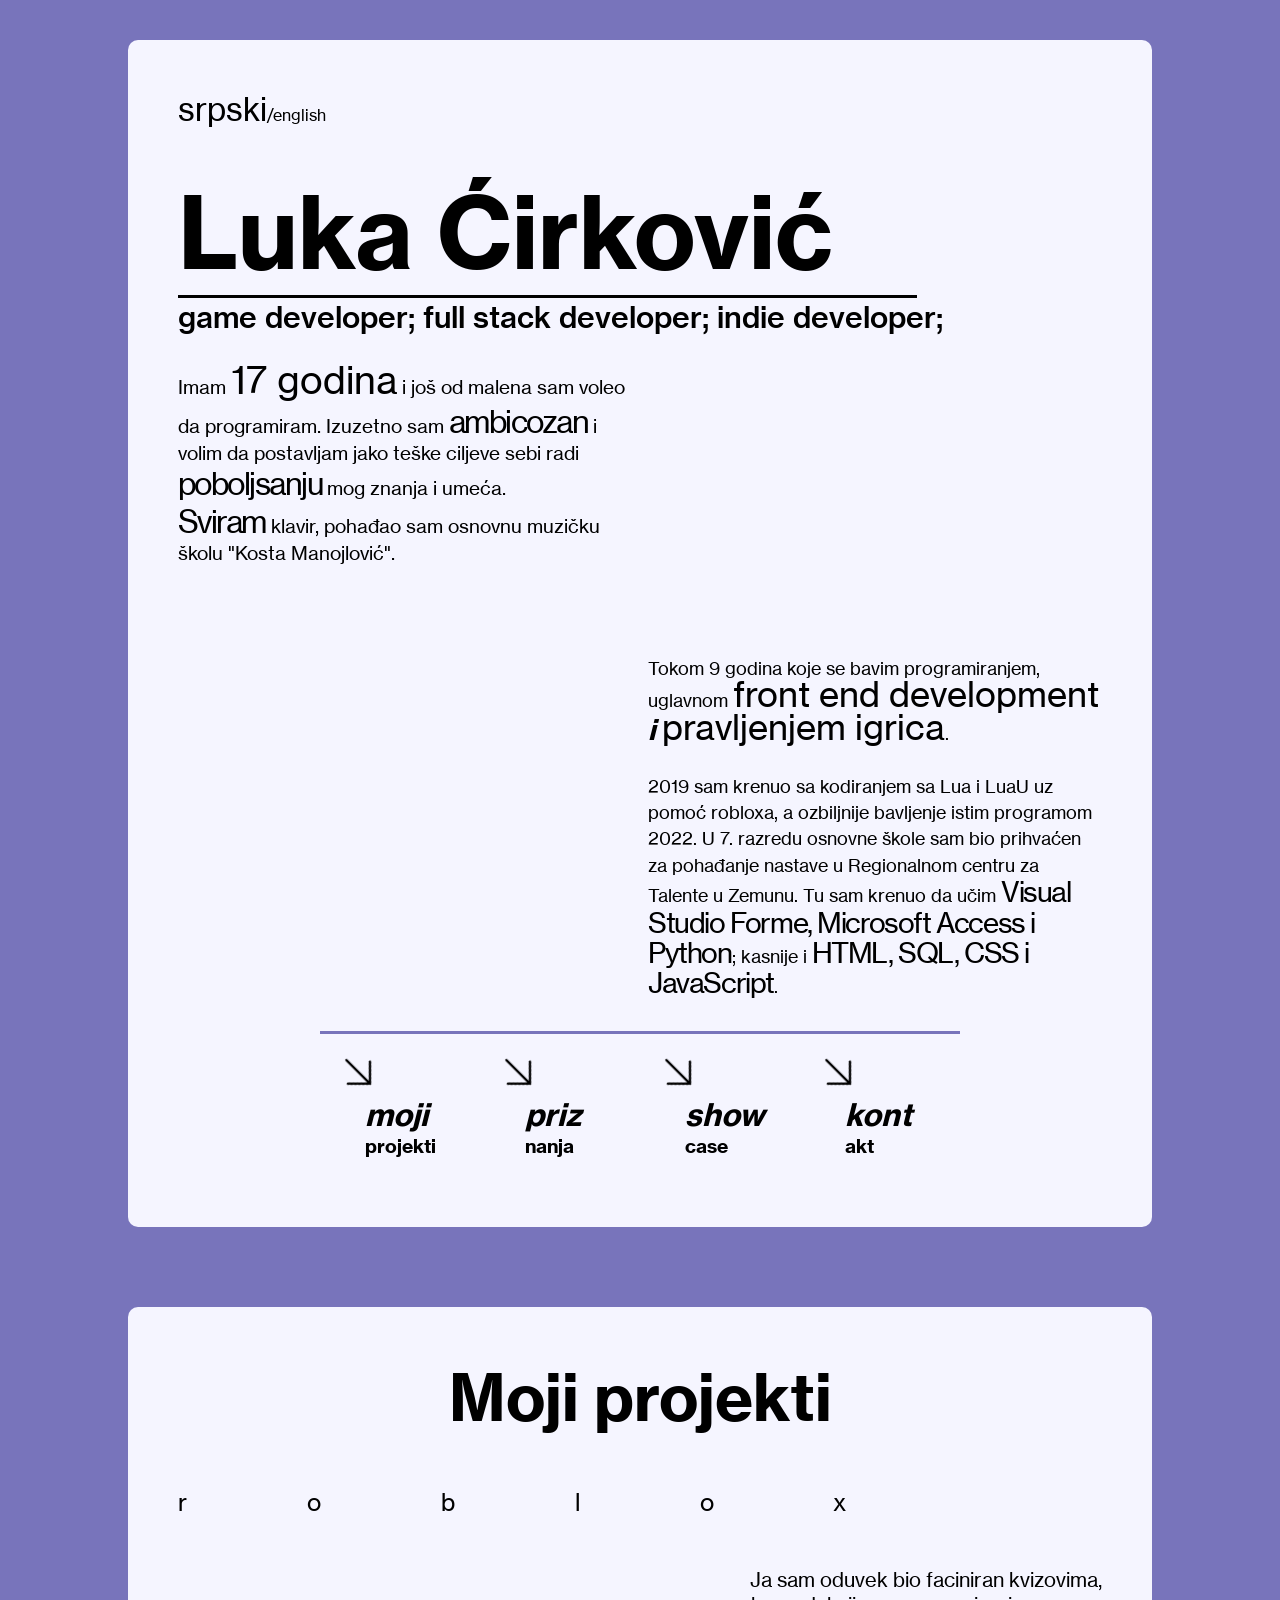
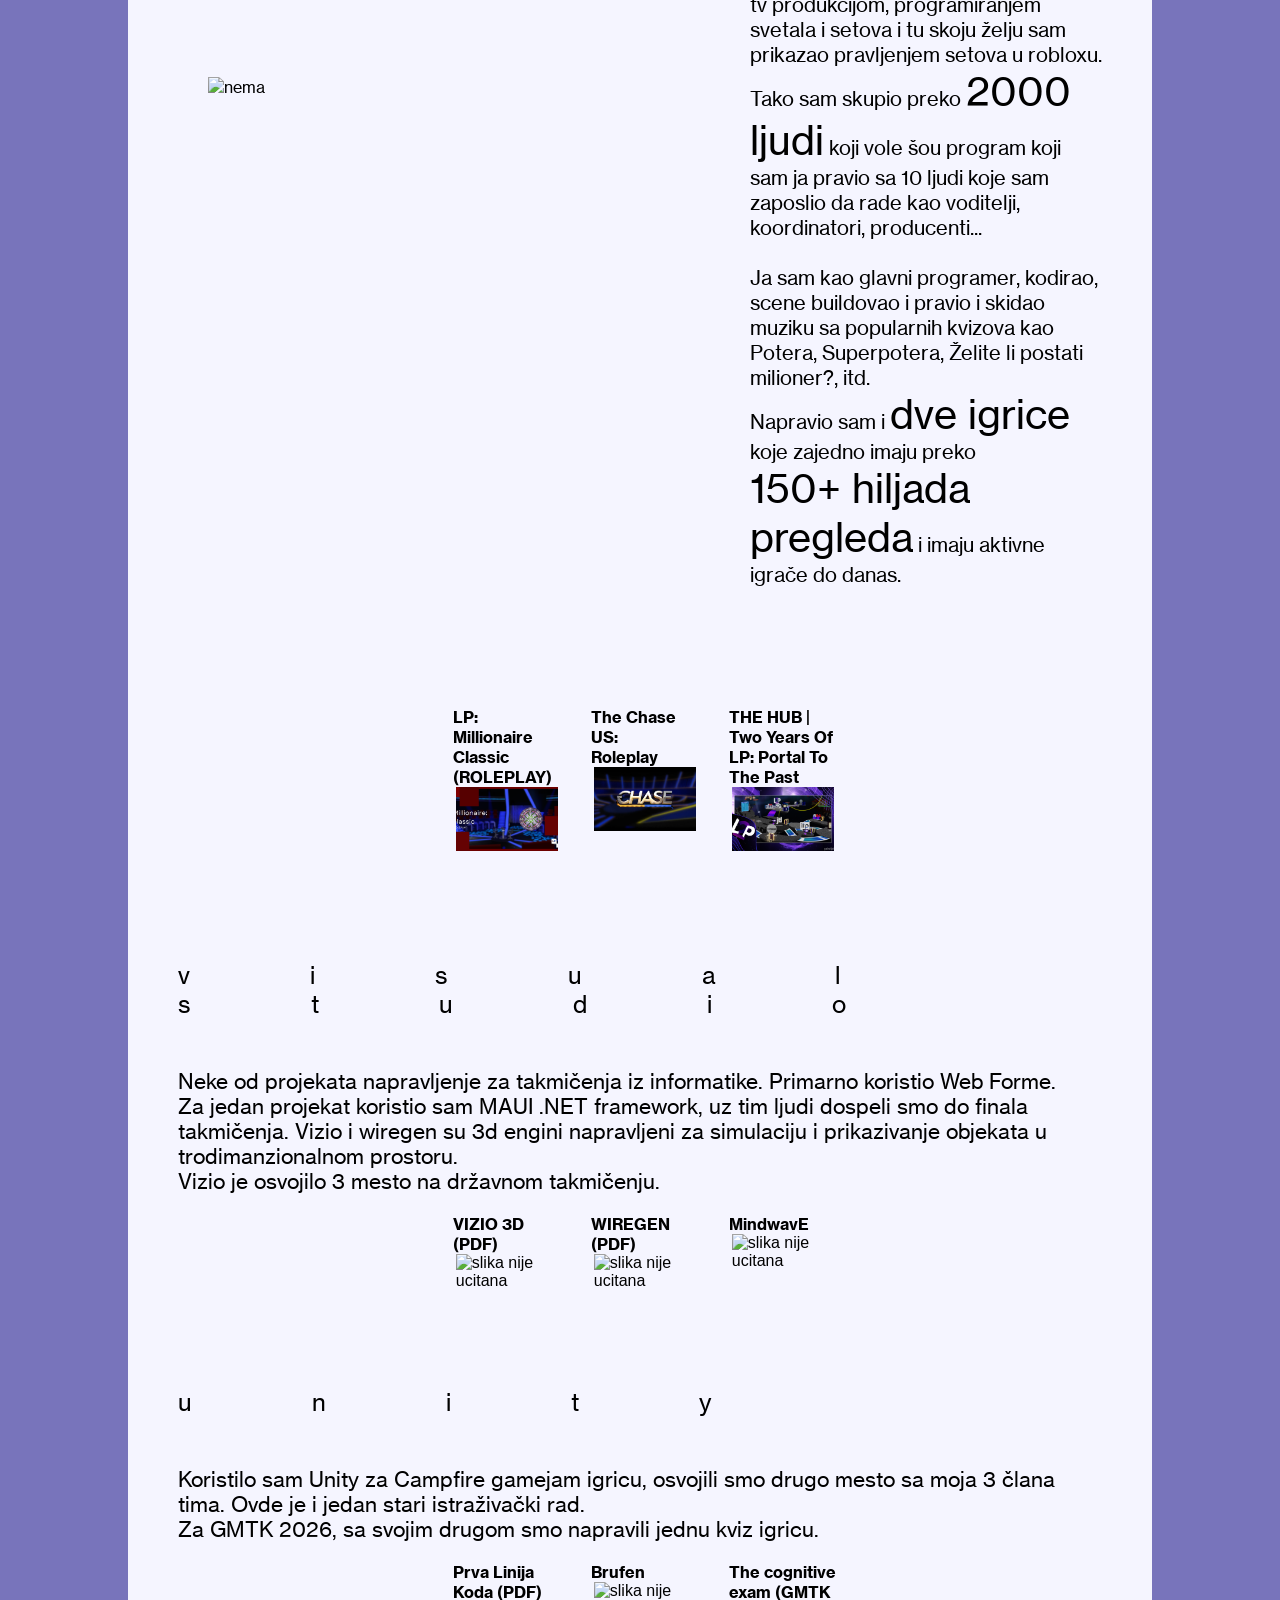
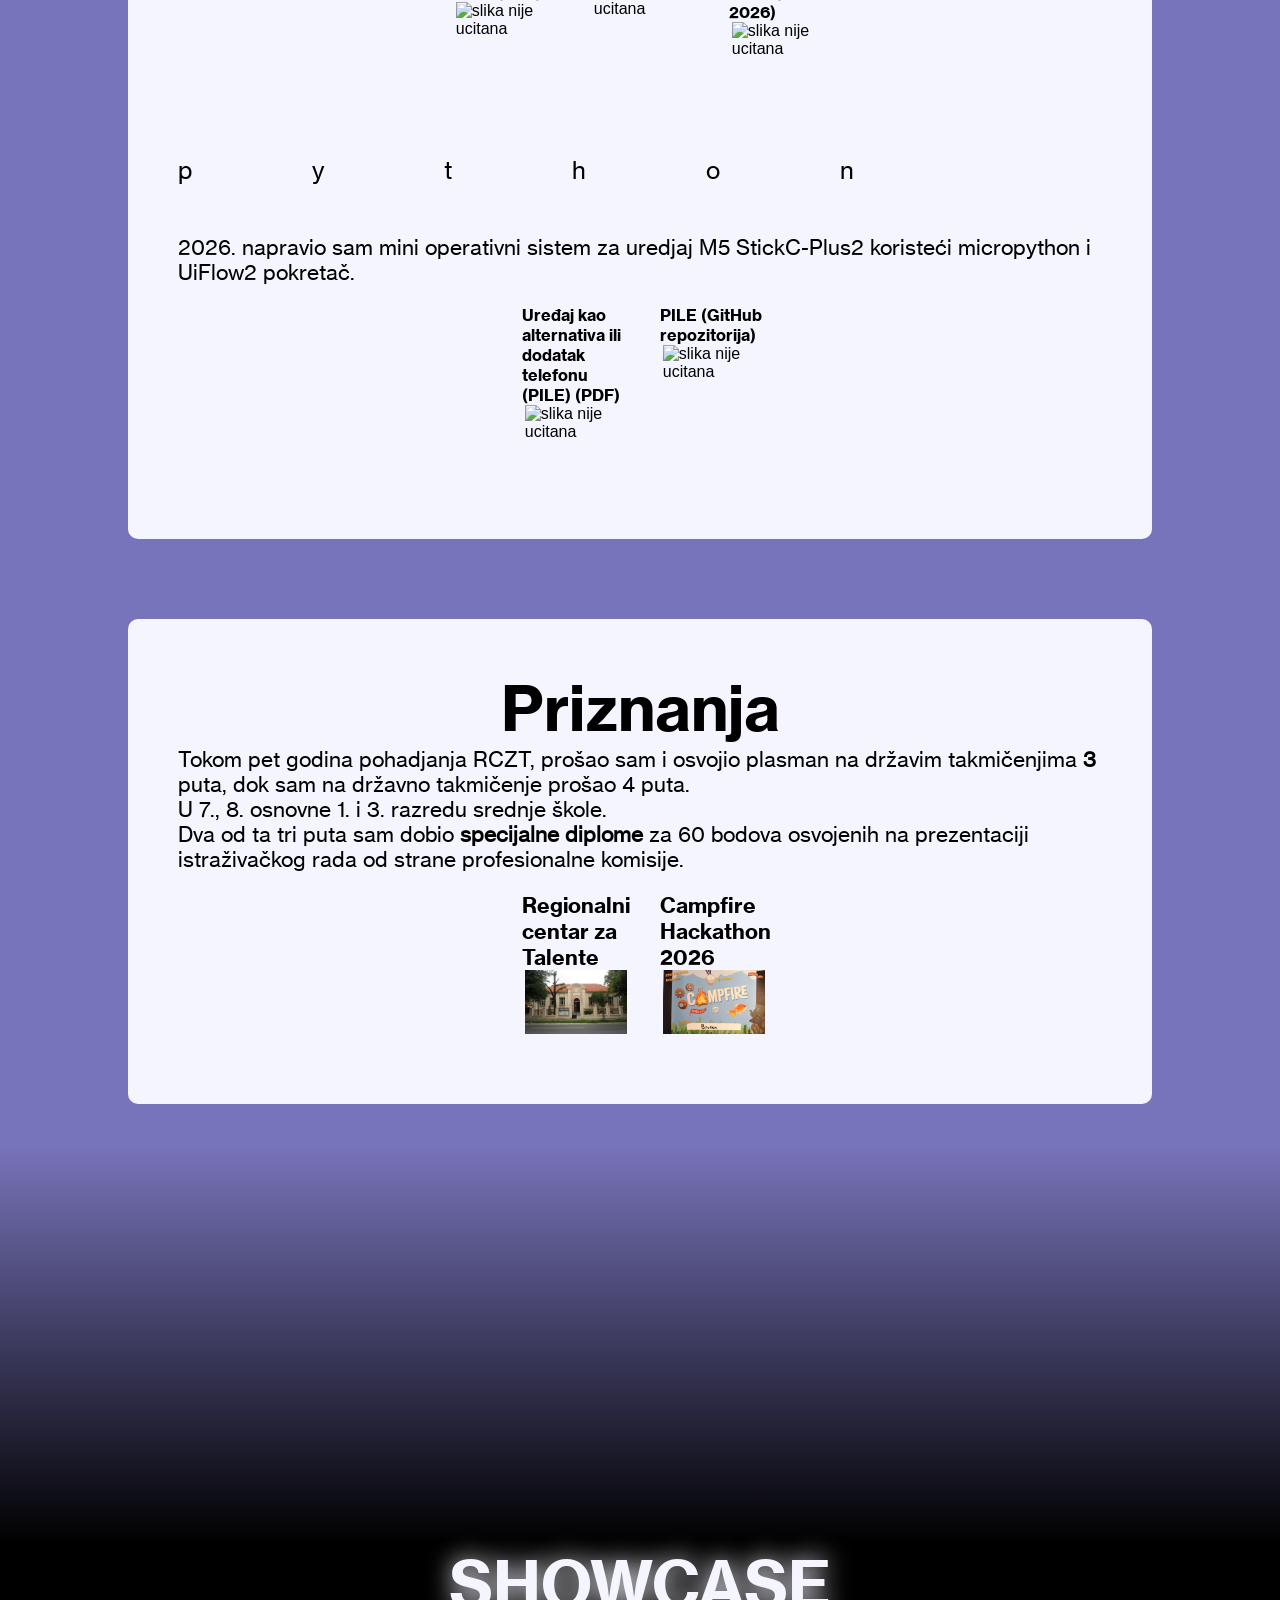
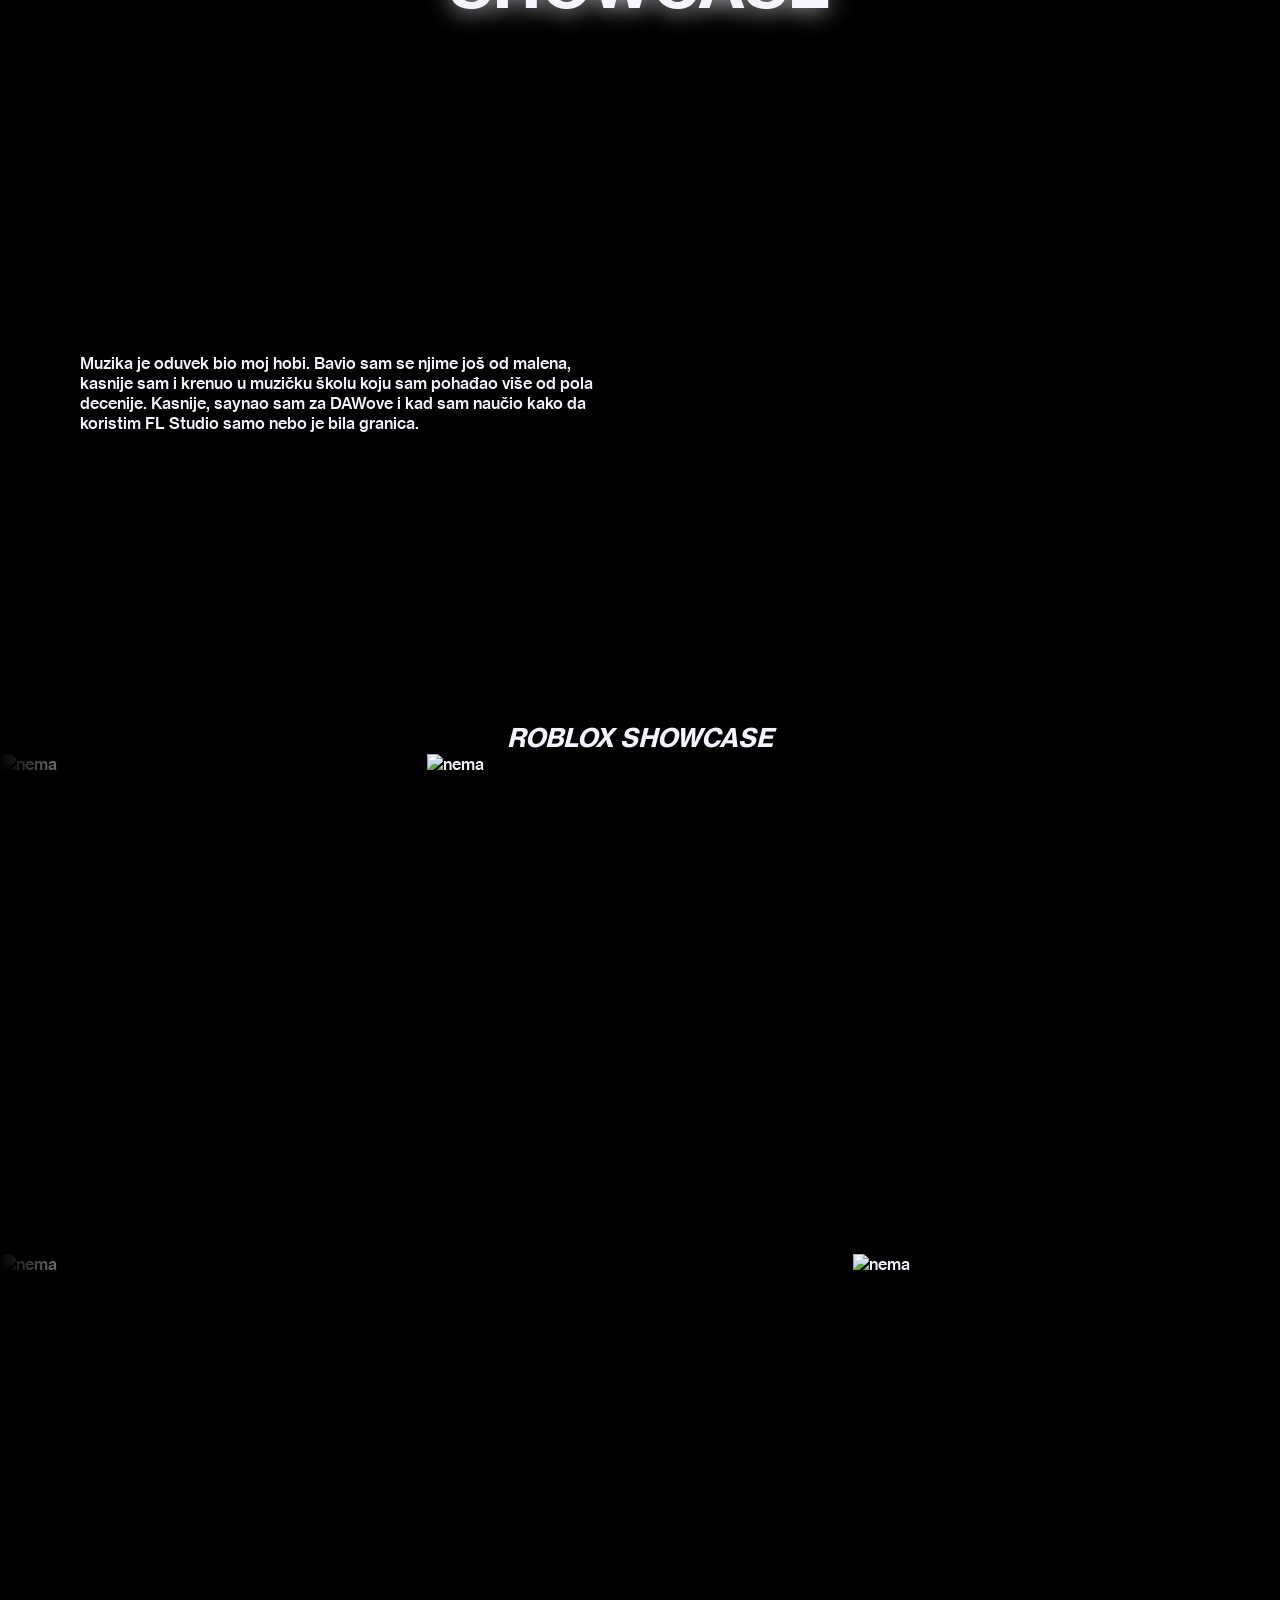
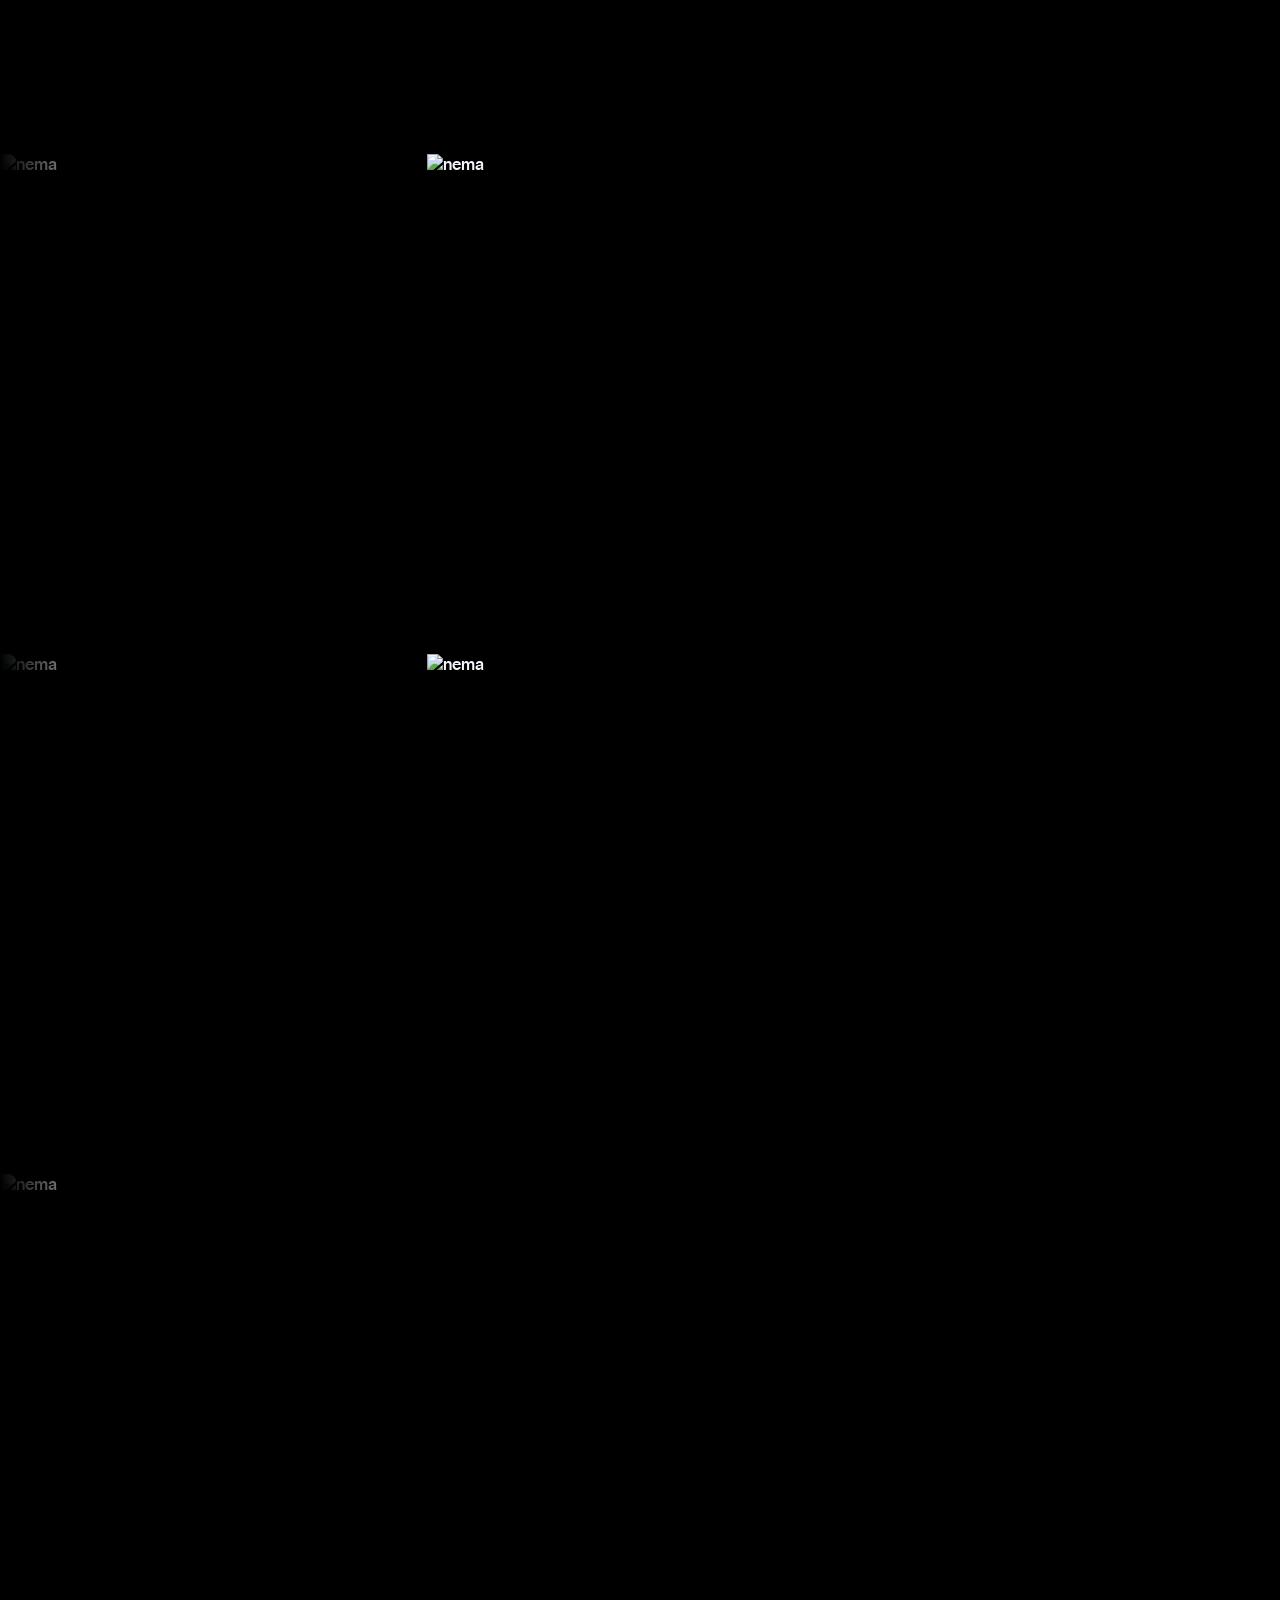
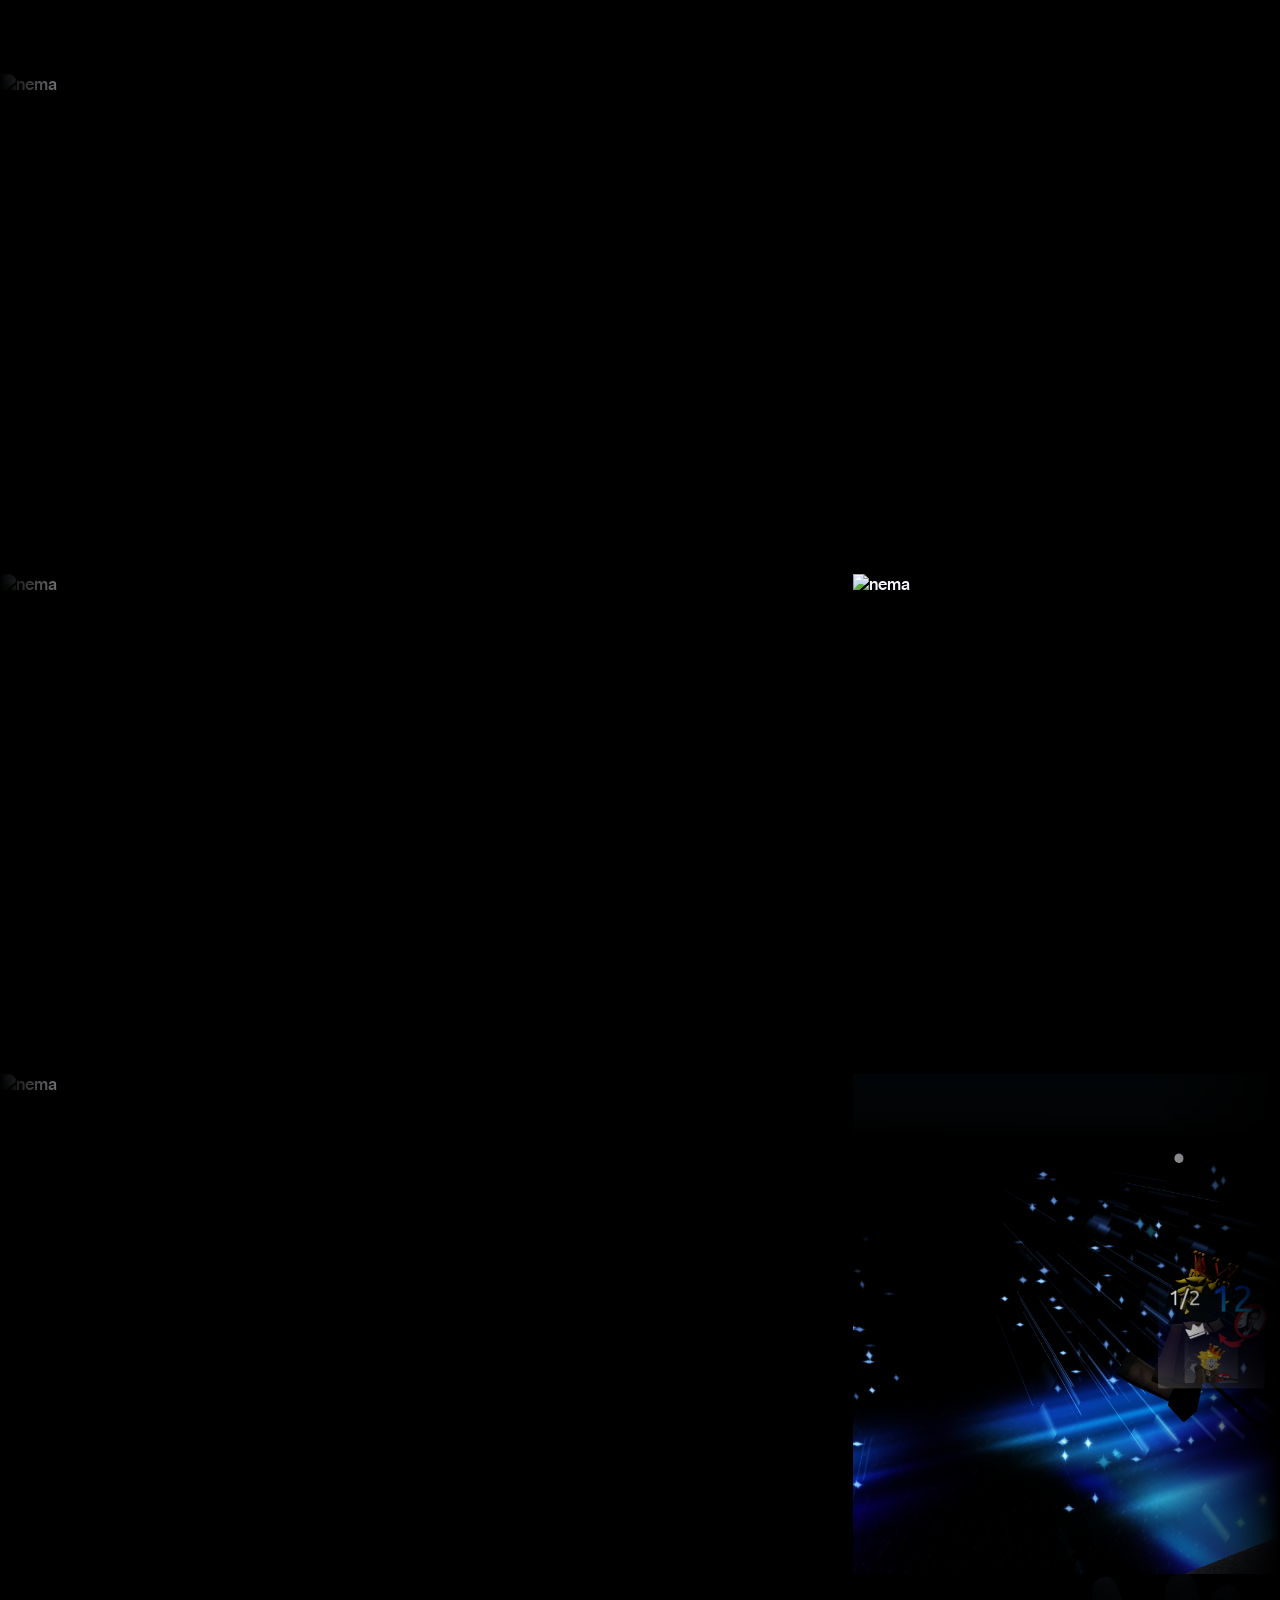
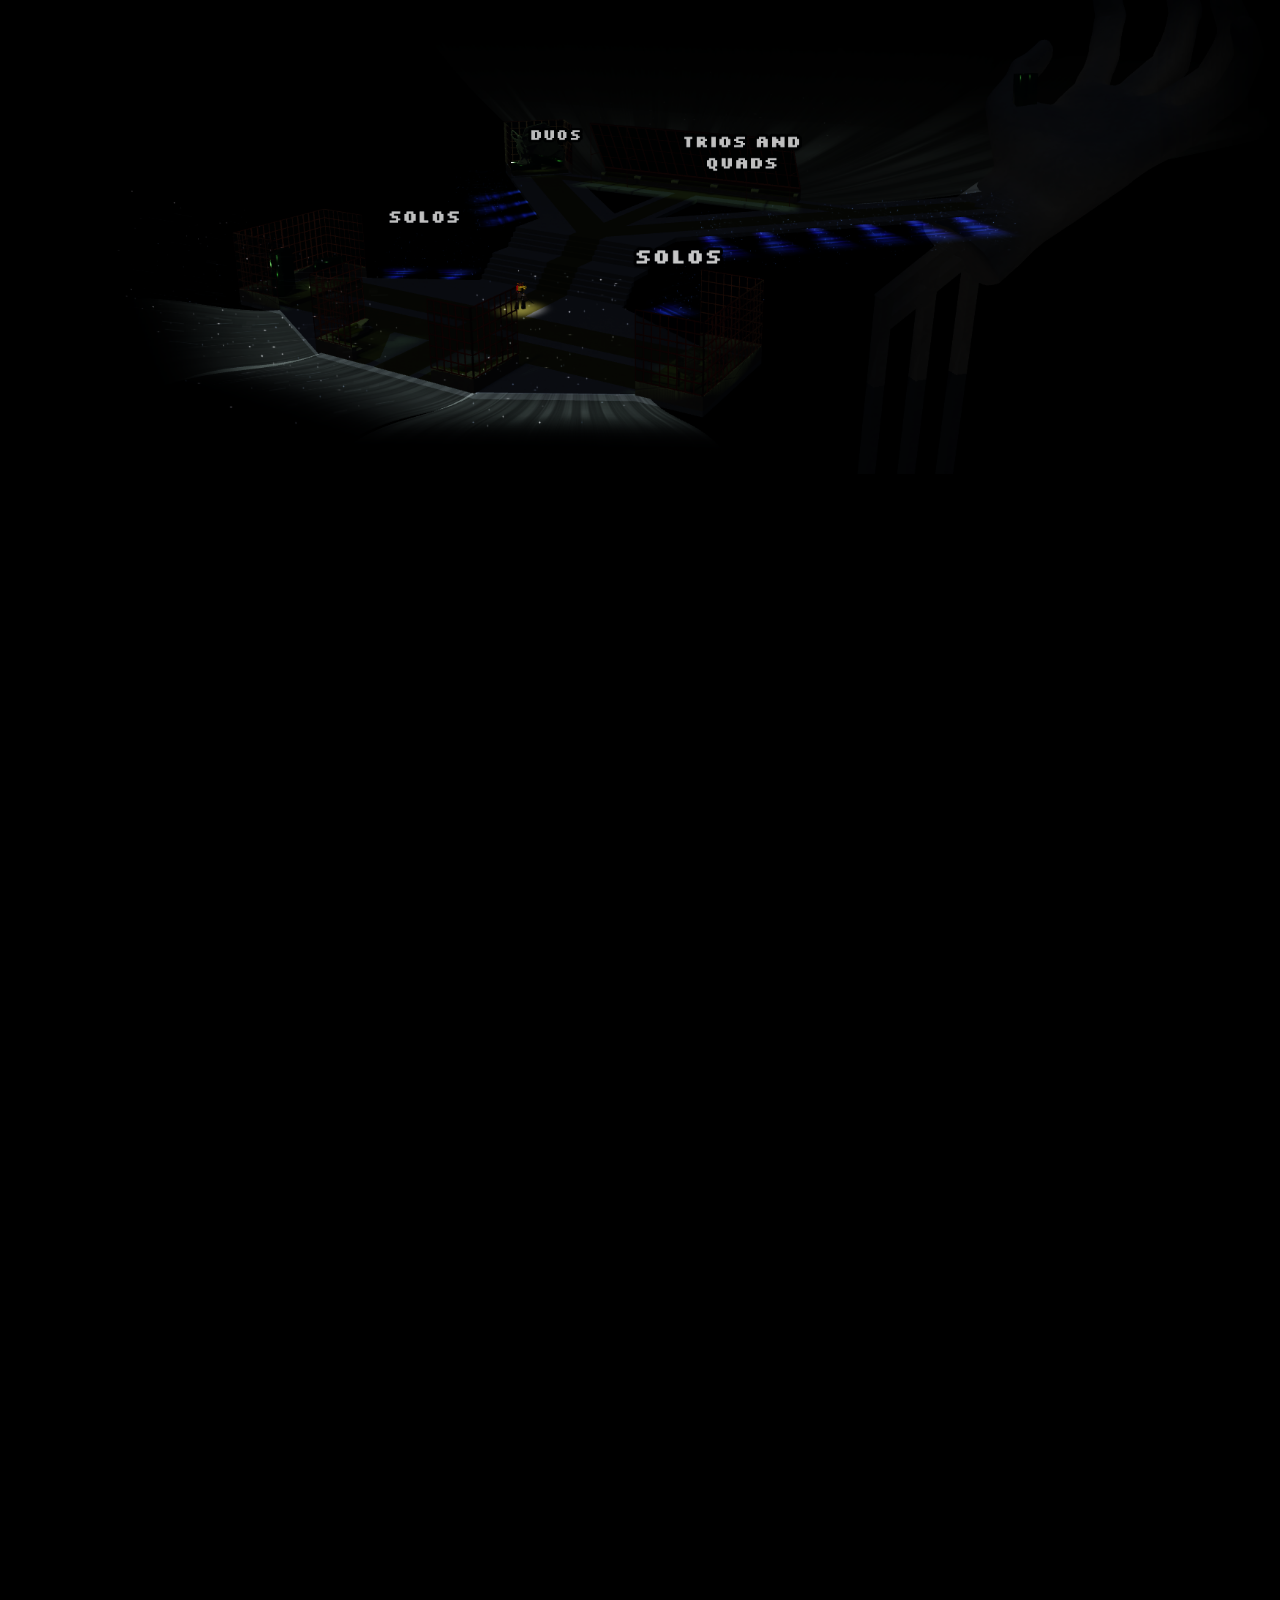
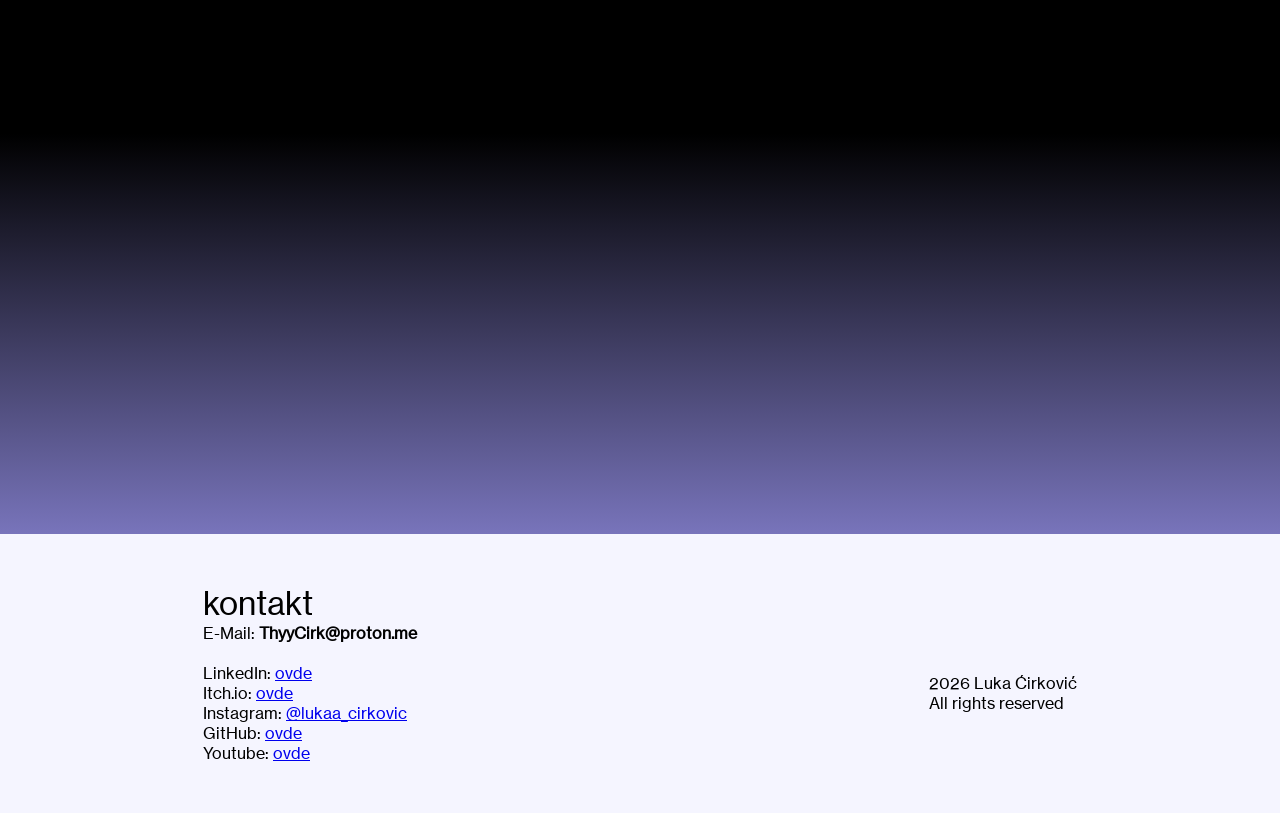
==== commit 03545774: "apdejti" ====
--- a/PortfolioSite/index.html
+++ b/PortfolioSite/index.html
@@ -166,9 +166,10 @@
         <div id="unity">
             <P>
                 Koristilo sam Unity za Campfire gamejam igricu, osvojili smo drugo mesto sa moja 3 člana tima.
-                Ovde je i jedan stari istraživački rad.
+                Ovde je i jedan stari istraživački rad.<br>
+                Za GMTK 2026, sa svojim drugom smo napravili jednu kviz igricu.
             </P>
-            <div class="cardHolder">
+            <div class="cardHolder" style="grid-template-columns: 1fr 1fr 1fr;">
                 <div class="card">
                     <a href="DownloadFiles/plk.pdf" target="_blank" id="link">Prva Linija Koda (PDF)</a>
                     <br>
@@ -179,6 +180,12 @@
                     <a href="https://thylala.itch.io/yebetel-game-jam" target="_blank" id="link">Brufen</a>
                     <br>
                     <img src="Slike/OJoiGZ.png" alt="slika nije ucitana" id="thumbnail">
+                </div>
+
+                <div class="card">
+                    <a href="https://thylala.itch.io/the-cognitive-exam" target="_blank" id="link">The cognitive exam (GMTK 2026)</a>
+                    <br>
+                    <img src="https://img.itch.zone/aW1nLzI4ODEzNjI0LnBuZw==/315x250%23c/4uLec1.png" alt="slika nije ucitana" id="thumbnail">
                 </div>
             </div>
         </div>
@@ -198,7 +205,7 @@
                 </div>
 
                 <div class="card">
-                    <a href="https://github.com/ThyyLala/PILE" target="_blank" id="link">Pile (GitHub repozitorija)</a>
+                    <a href="https://github.com/ThyyLala/PILE" target="_blank" id="link">PILE (GitHub repozitorija)</a>
                     <br>
                     <img src="Slike/pile2.png" alt="slika nije ucitana" id="thumbnail">
                 </div>
@@ -208,7 +215,7 @@
 
     <div class="container" style="font-size: 1.3em;" id="_pz">
         <div id="goretekst">
-            <span class="veci_tekst">Priznanja</span>
+            <span class="veci_tekst" style="font-size: 3em;">Priznanja</span>
         </div>
             <div id="diplome_RCZT">
                 <p>
@@ -243,18 +250,11 @@
                 pohađao više od pola decenije. Kasnije, saynao sam za DAWove i kad sam naučio kako da koristim FL Studio samo nebo je bila granica.
             </p>
 
-            <div class="cardHolder">
-                <div class="card">
-                    <a href="https://thyylala.bandcamp.com/album/the-gathering-ost" target="_blank" id="link">The Gathering OST</a>
-                    <br>
-                    <img src="Slike/gathering.jpg" alt="slika nije ucitana" id="thumbnail">
-                </div>
-
-                <div class="card">
-                    <a href="https://thyylala.bandcamp.com/album/did-i-react-to-chains" target="_blank" id="link">Did I React to Chains?</a>
-                    <br>
-                    <img src="Slike/chains.jpg" alt="slika nije ucitana" id="thumbnail">
-                </div>
+            <div>
+                <iframe style="border: 0; width: 100%; height: 120px;" src="https://bandcamp.com/EmbeddedPlayer/album=4227423405/size=large/bgcol=333333/linkcol=ffffff/tracklist=false/artwork=small/transparent=true/" seamless><a href="https://thyylala.bandcamp.com/album/did-i-react-to-chains">Did I React to Chains? by Lala</a></iframe>
+                <iframe style="border: 0; width: 100%; height: 120px;" src="https://bandcamp.com/EmbeddedPlayer/album=3850779526/size=large/bgcol=333333/linkcol=ffffff/tracklist=false/artwork=small/transparent=true/" seamless><a href="https://thyylala.bandcamp.com/album/the-gathering-ost">The Gathering OST by Lala</a></iframe>
+                <iframe style="border: 0; width: 100%; height: 120px;" src="https://bandcamp.com/EmbeddedPlayer/album=3660592530/size=large/bgcol=333333/linkcol=ffffff/tracklist=false/artwork=small/transparent=true/" seamless><a href="https://thyylala.bandcamp.com/album/aqua-breakbeat">Aqua Breakbeat by Lala</a></iframe>
+                <iframe style="border: 0; width: 100%; height: 120px;" src="https://bandcamp.com/EmbeddedPlayer/album=2425904242/size=large/bgcol=333333/linkcol=ffffff/tracklist=false/artwork=small/transparent=true/" seamless><a href="https://thyylala.bandcamp.com/album/4321">4321 by Lala</a></iframe>
             </div>
         </div>
 
--- a/PortfolioSite/Css/indexCss.css
+++ b/PortfolioSite/Css/indexCss.css
@@ -122,7 +122,7 @@
 }
 
 .veci_tekst {
-    font-size: 2em;
+    font-size: clamp(1.2rem, 6vw, 2em);
 }
 
 .m_veci_tekst {
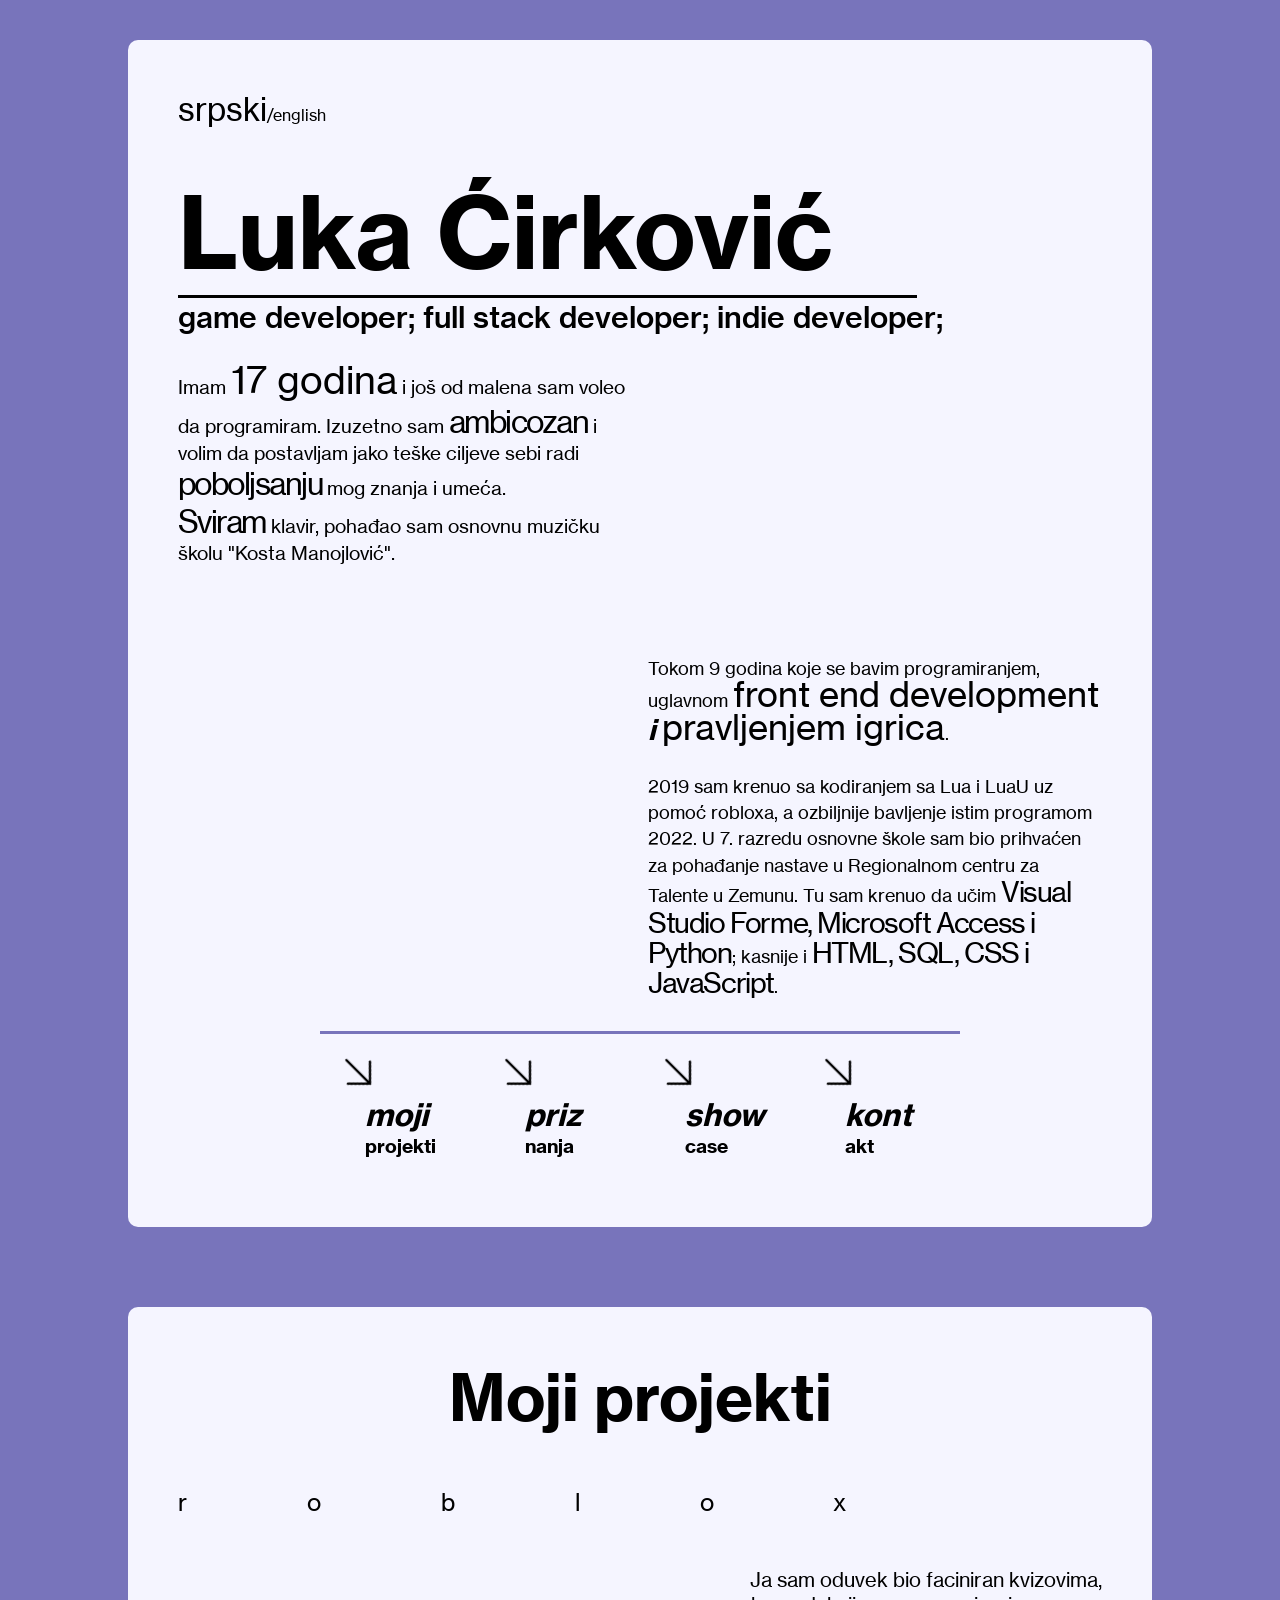
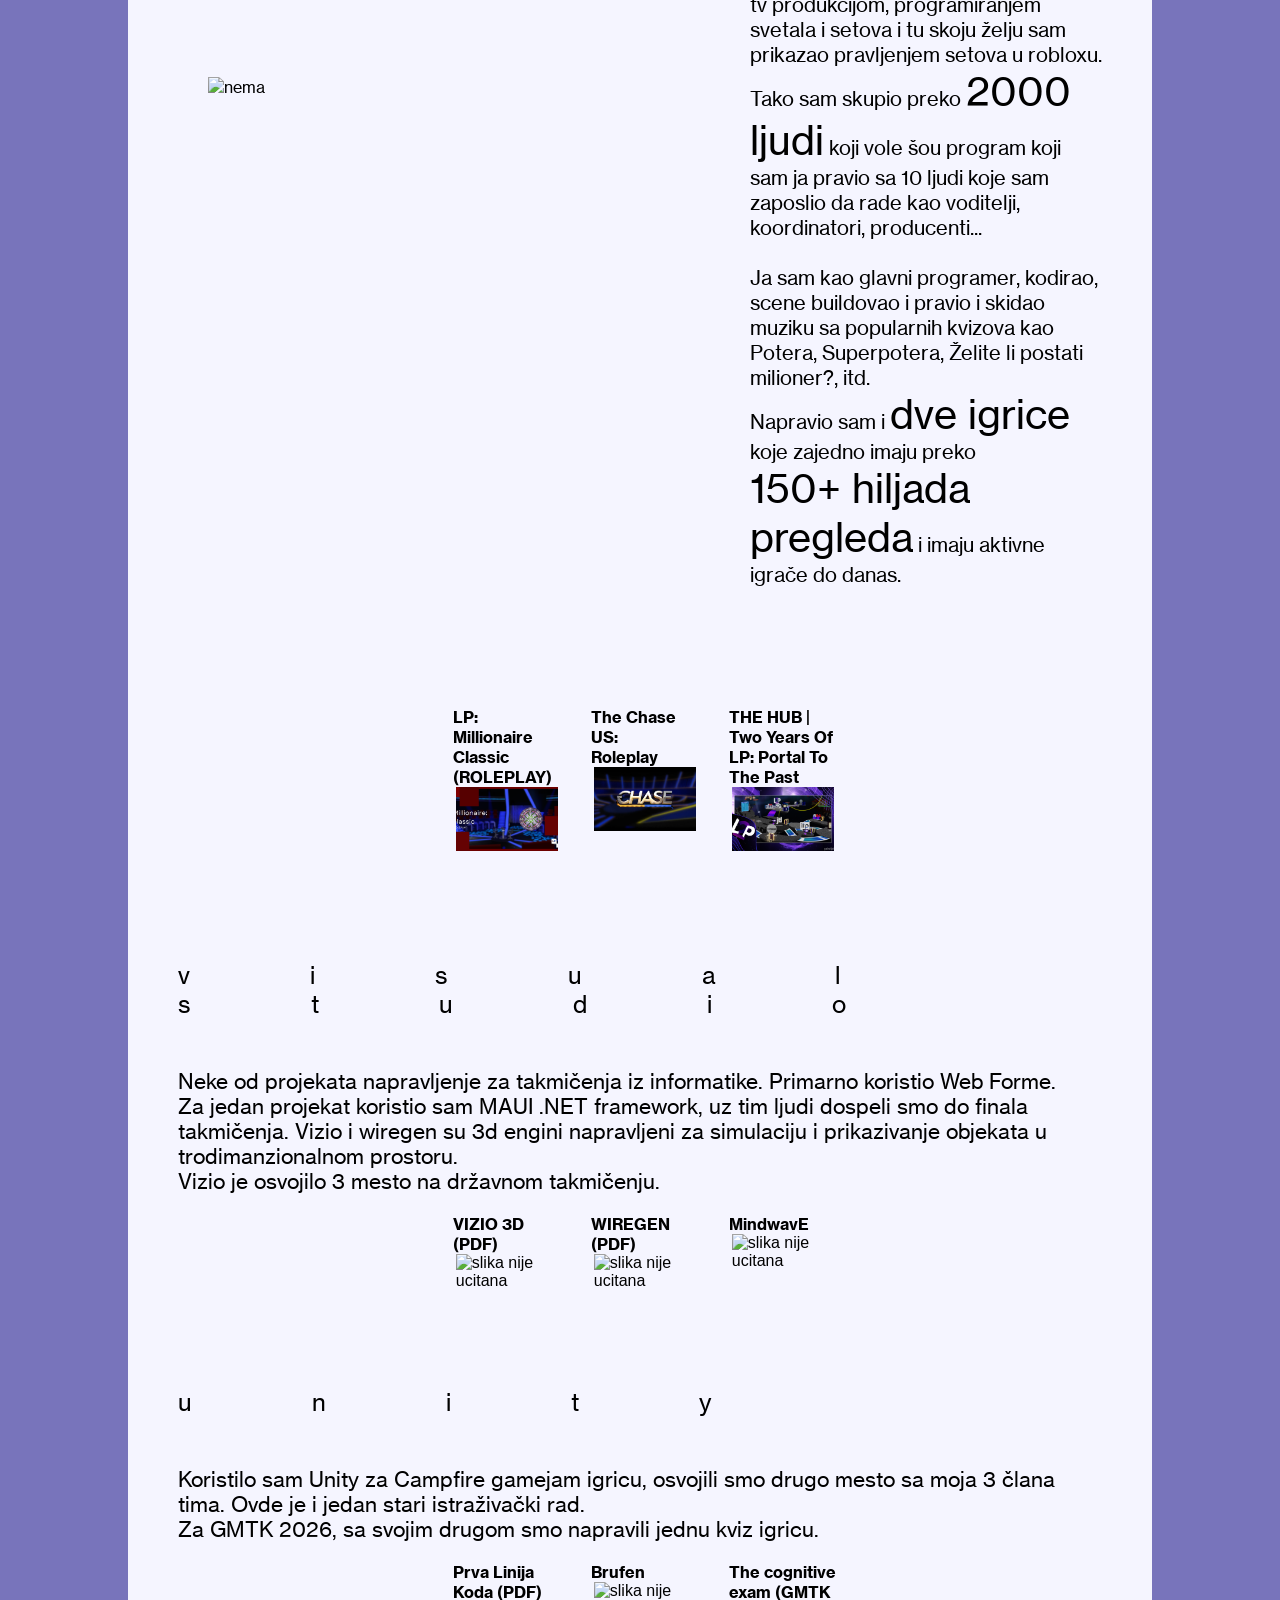
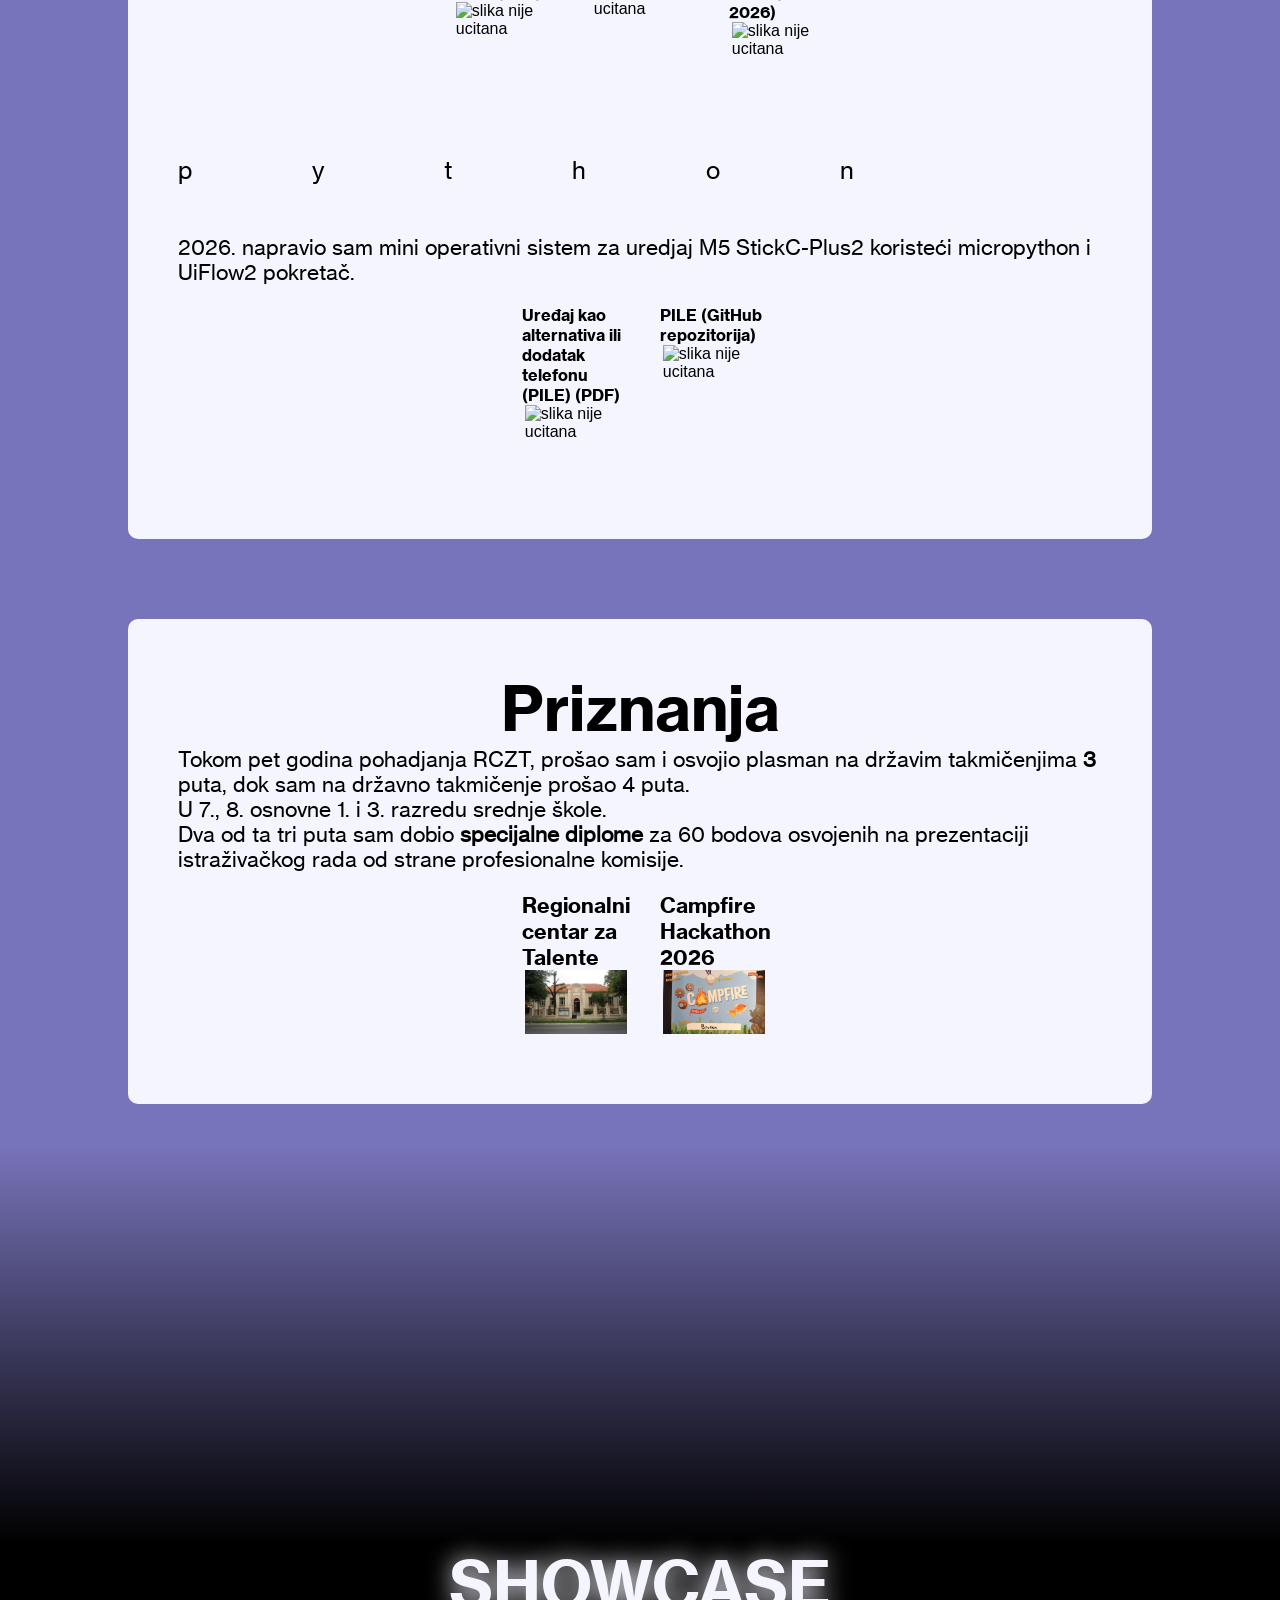
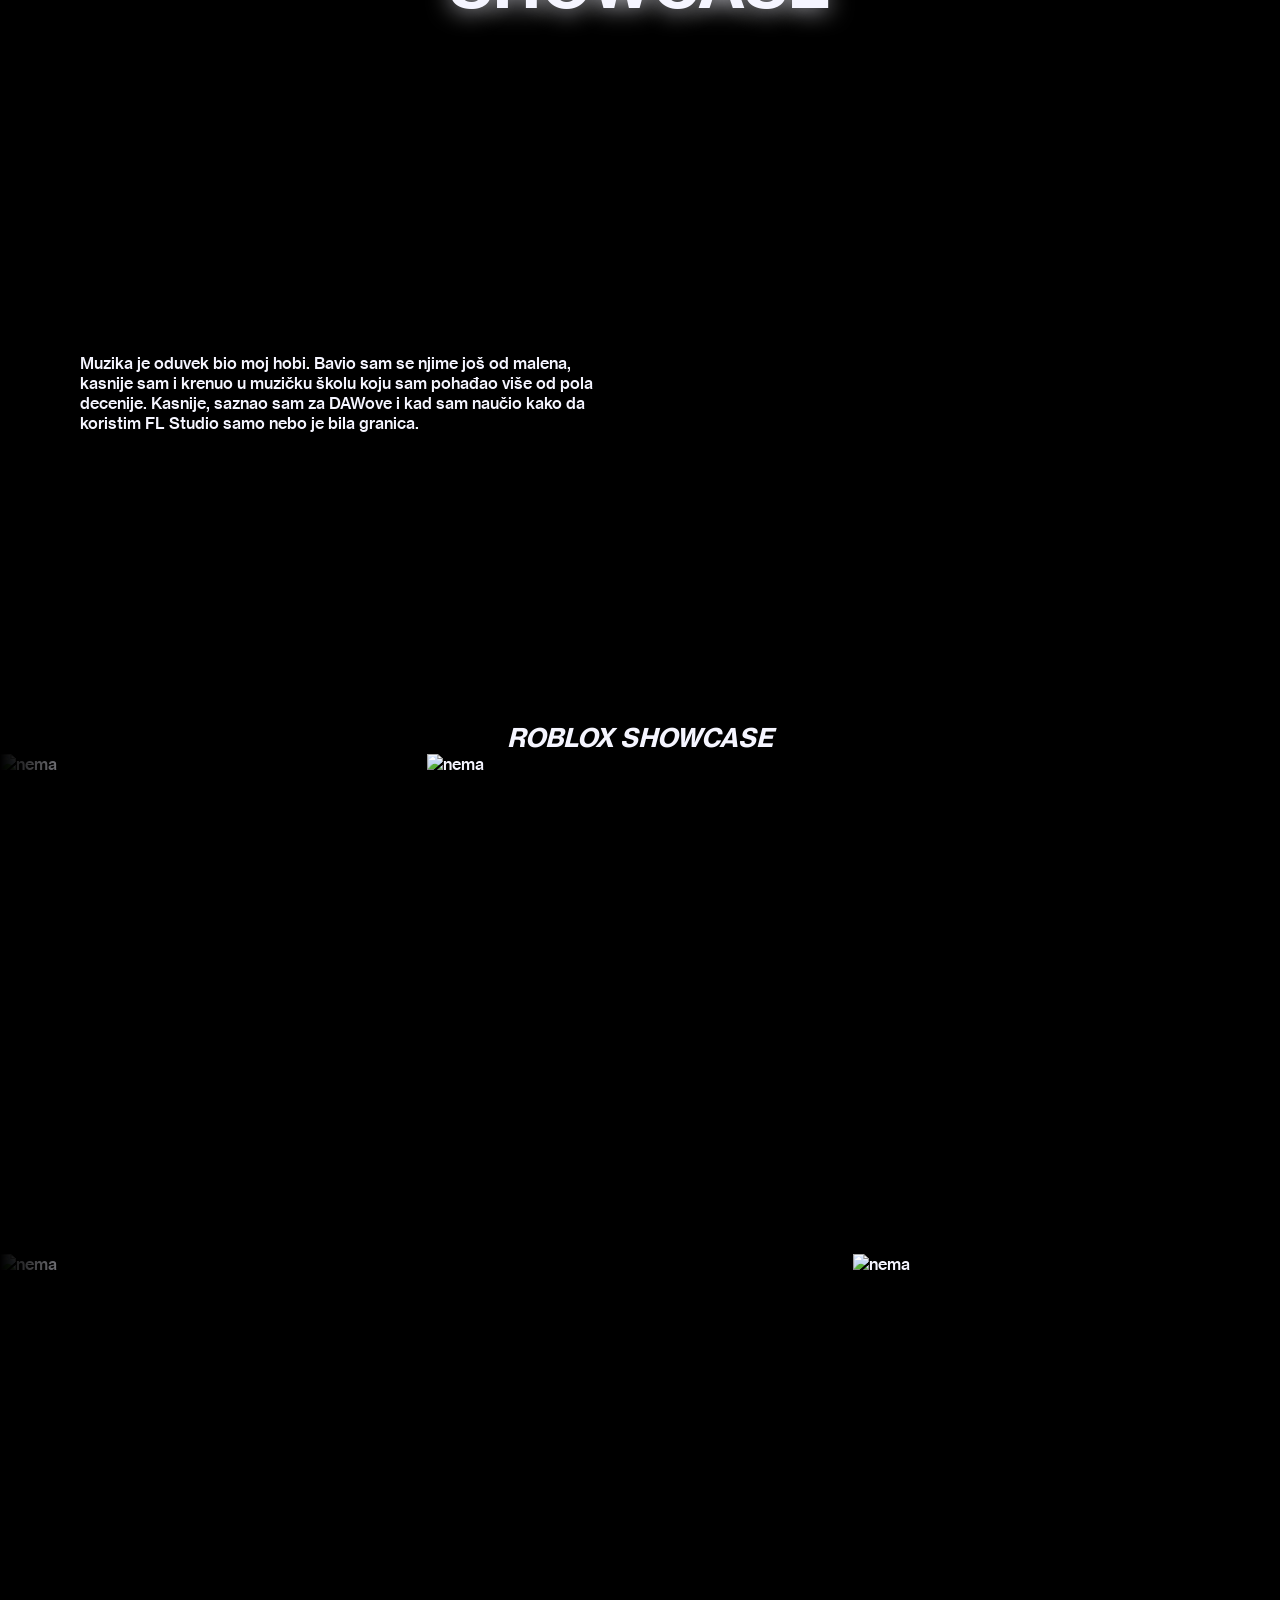
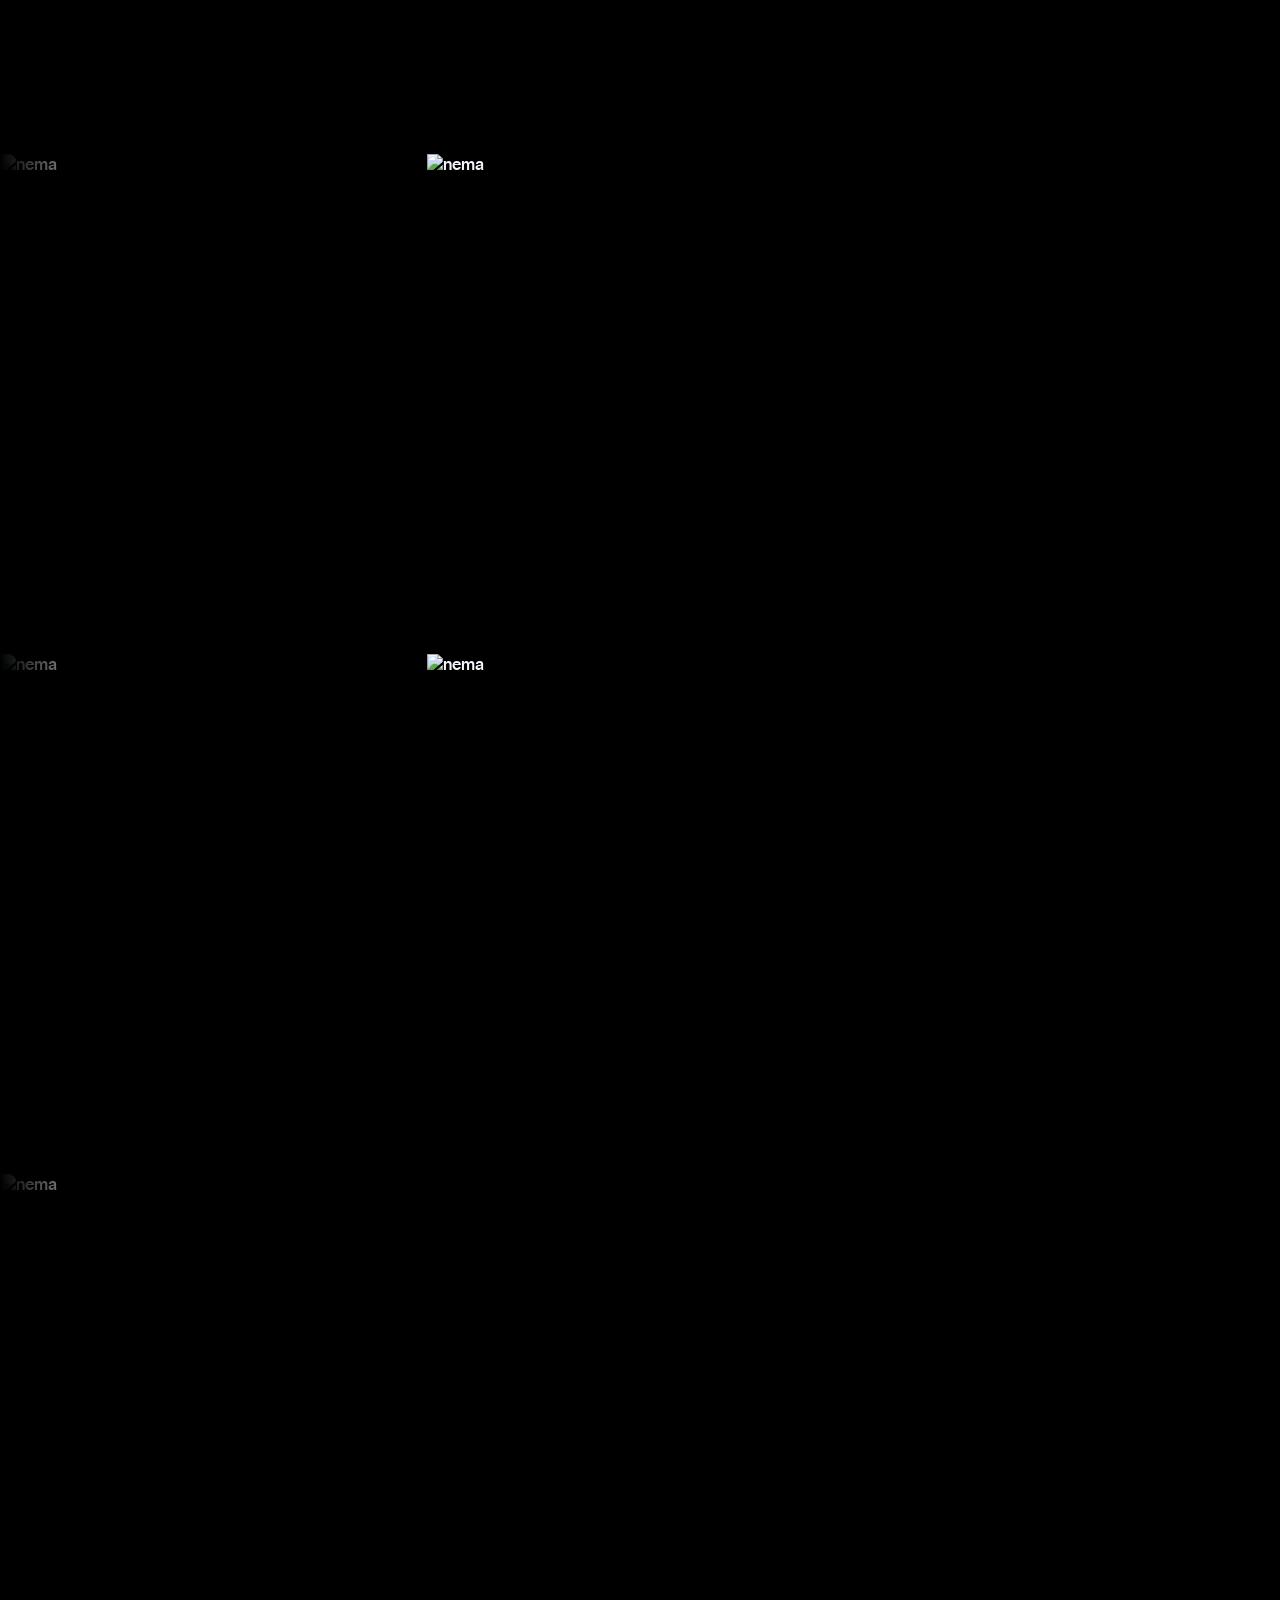
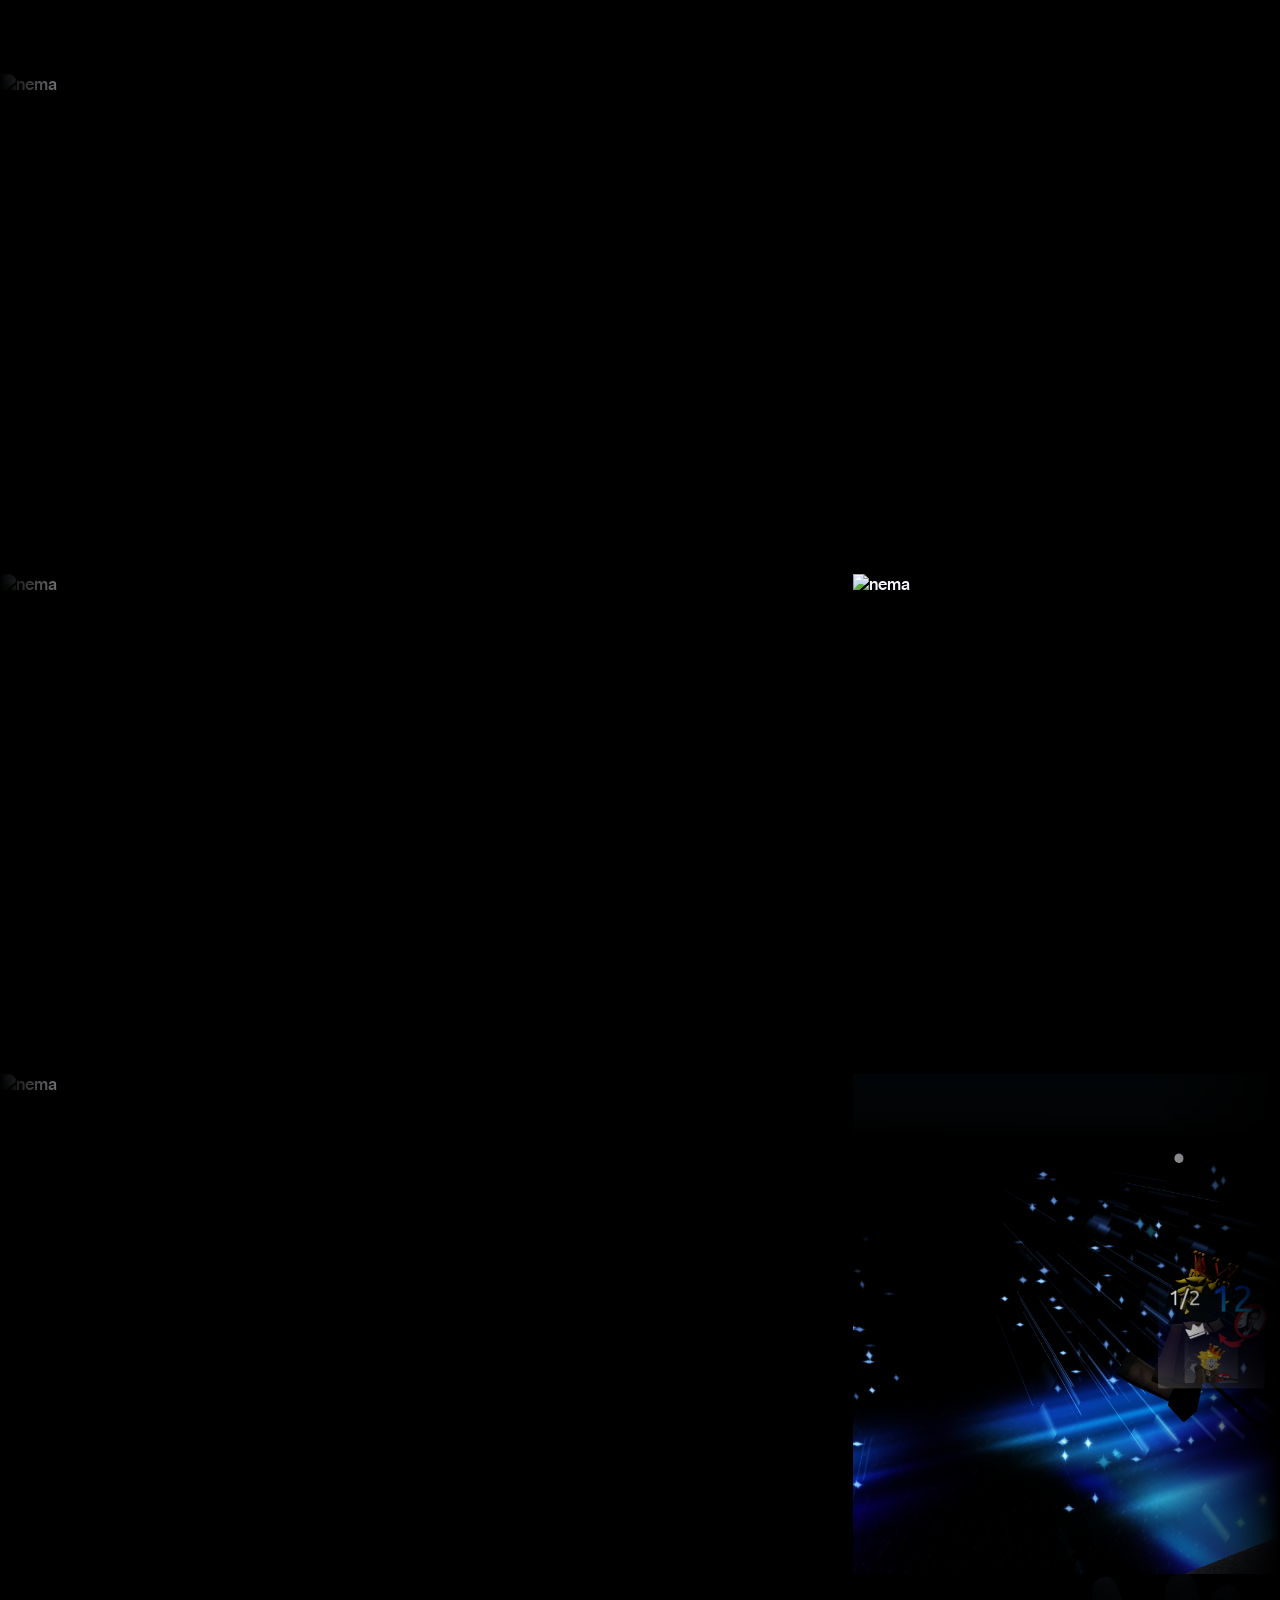
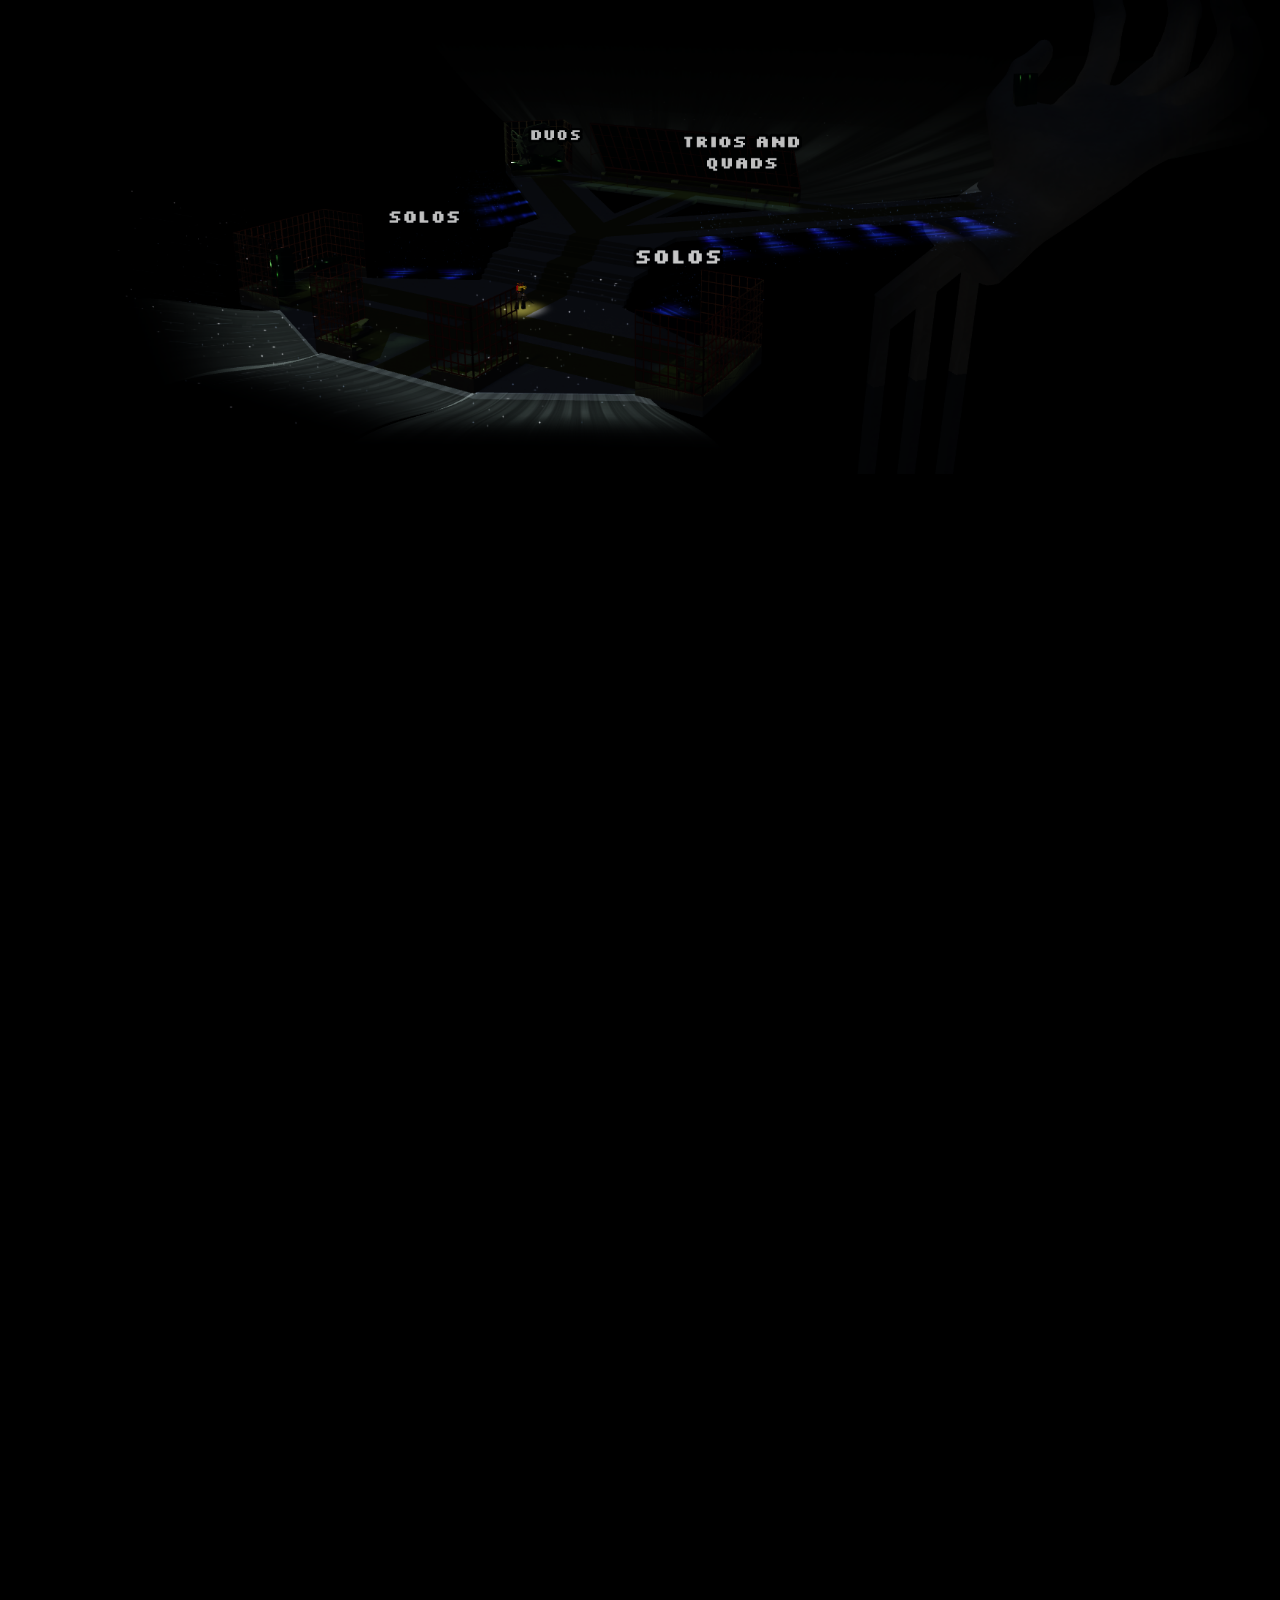
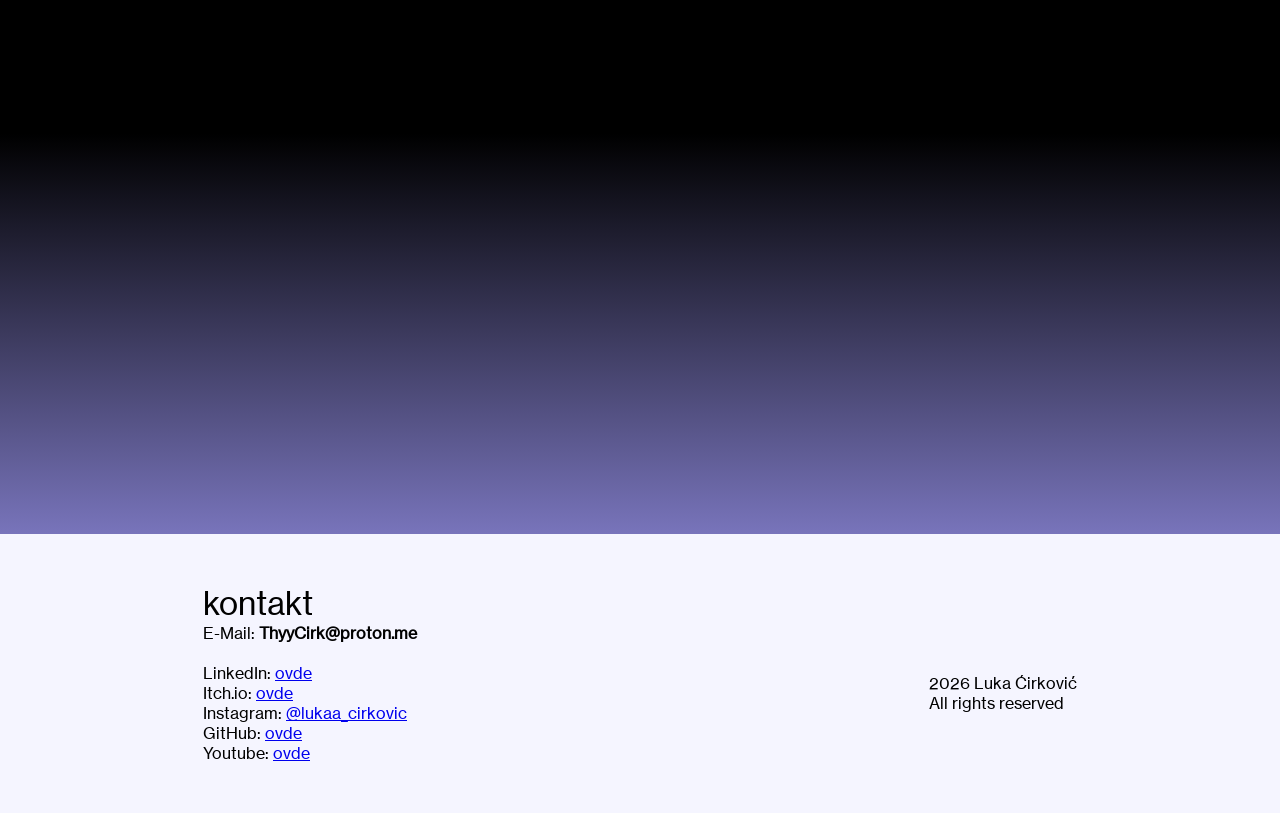
==== commit 71810f34: "Update index.html" ====
--- a/PortfolioSite/index.html
+++ b/PortfolioSite/index.html
@@ -247,7 +247,7 @@
         <div id="muzika">
             <p>
                 Muzika je oduvek bio moj hobi. Bavio sam se njime još od malena, kasnije sam i krenuo u muzičku školu koju sam
-                pohađao više od pola decenije. Kasnije, saynao sam za DAWove i kad sam naučio kako da koristim FL Studio samo nebo je bila granica.
+                pohađao više od pola decenije. Kasnije, saznao sam za DAWove i kad sam naučio kako da koristim FL Studio samo nebo je bila granica.
             </p>
 
             <div>
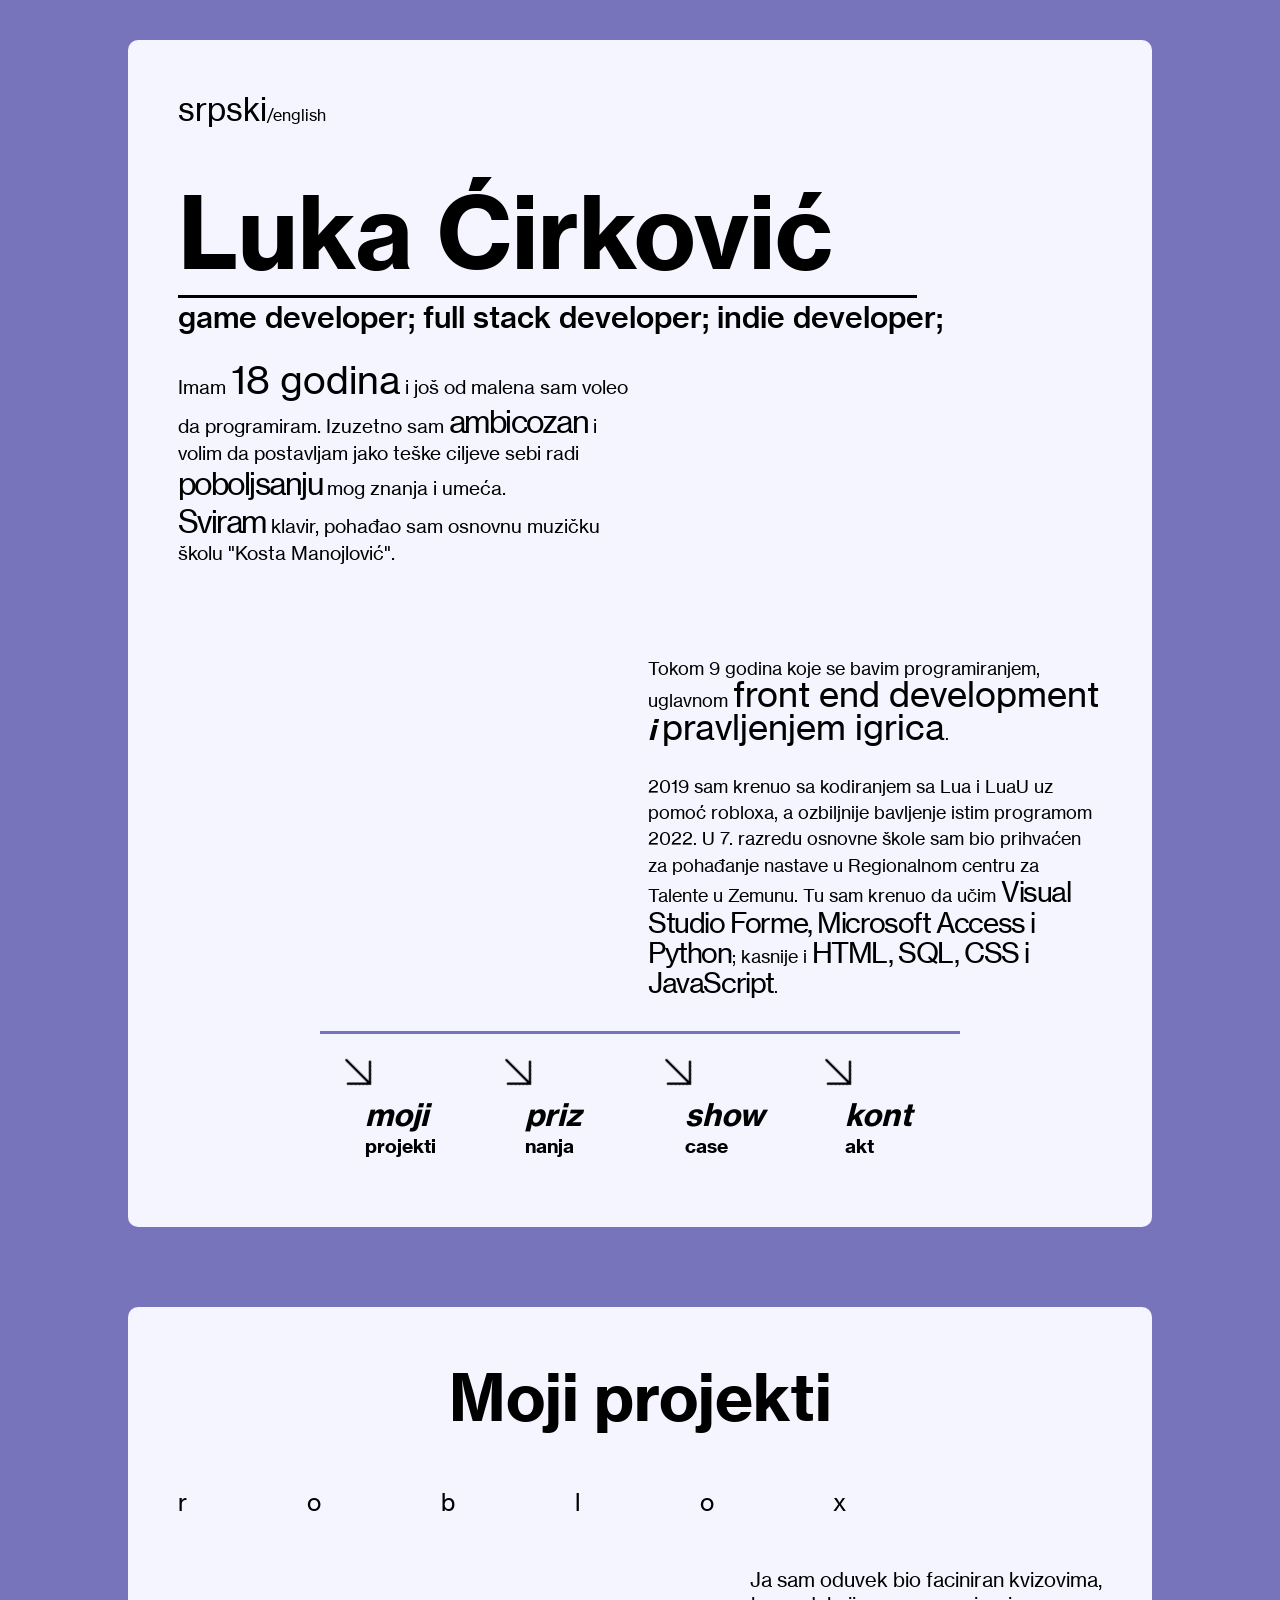
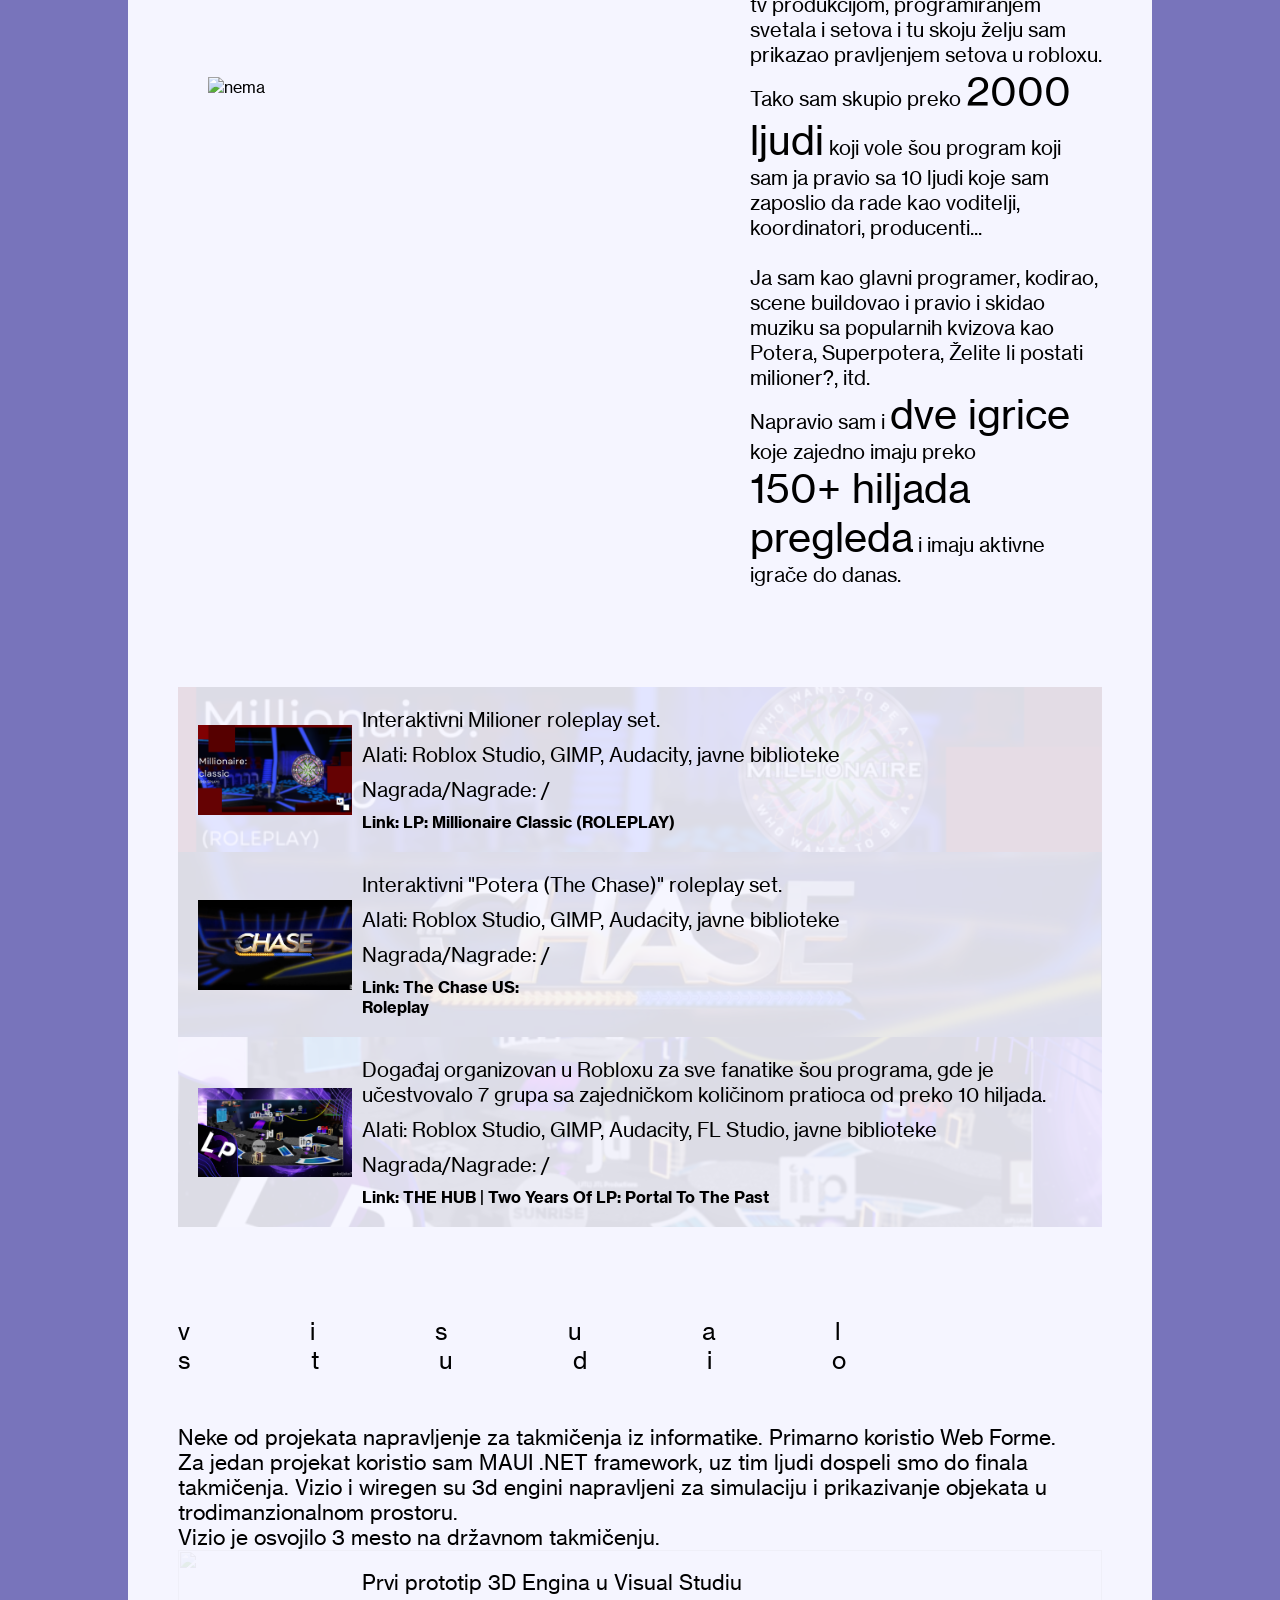
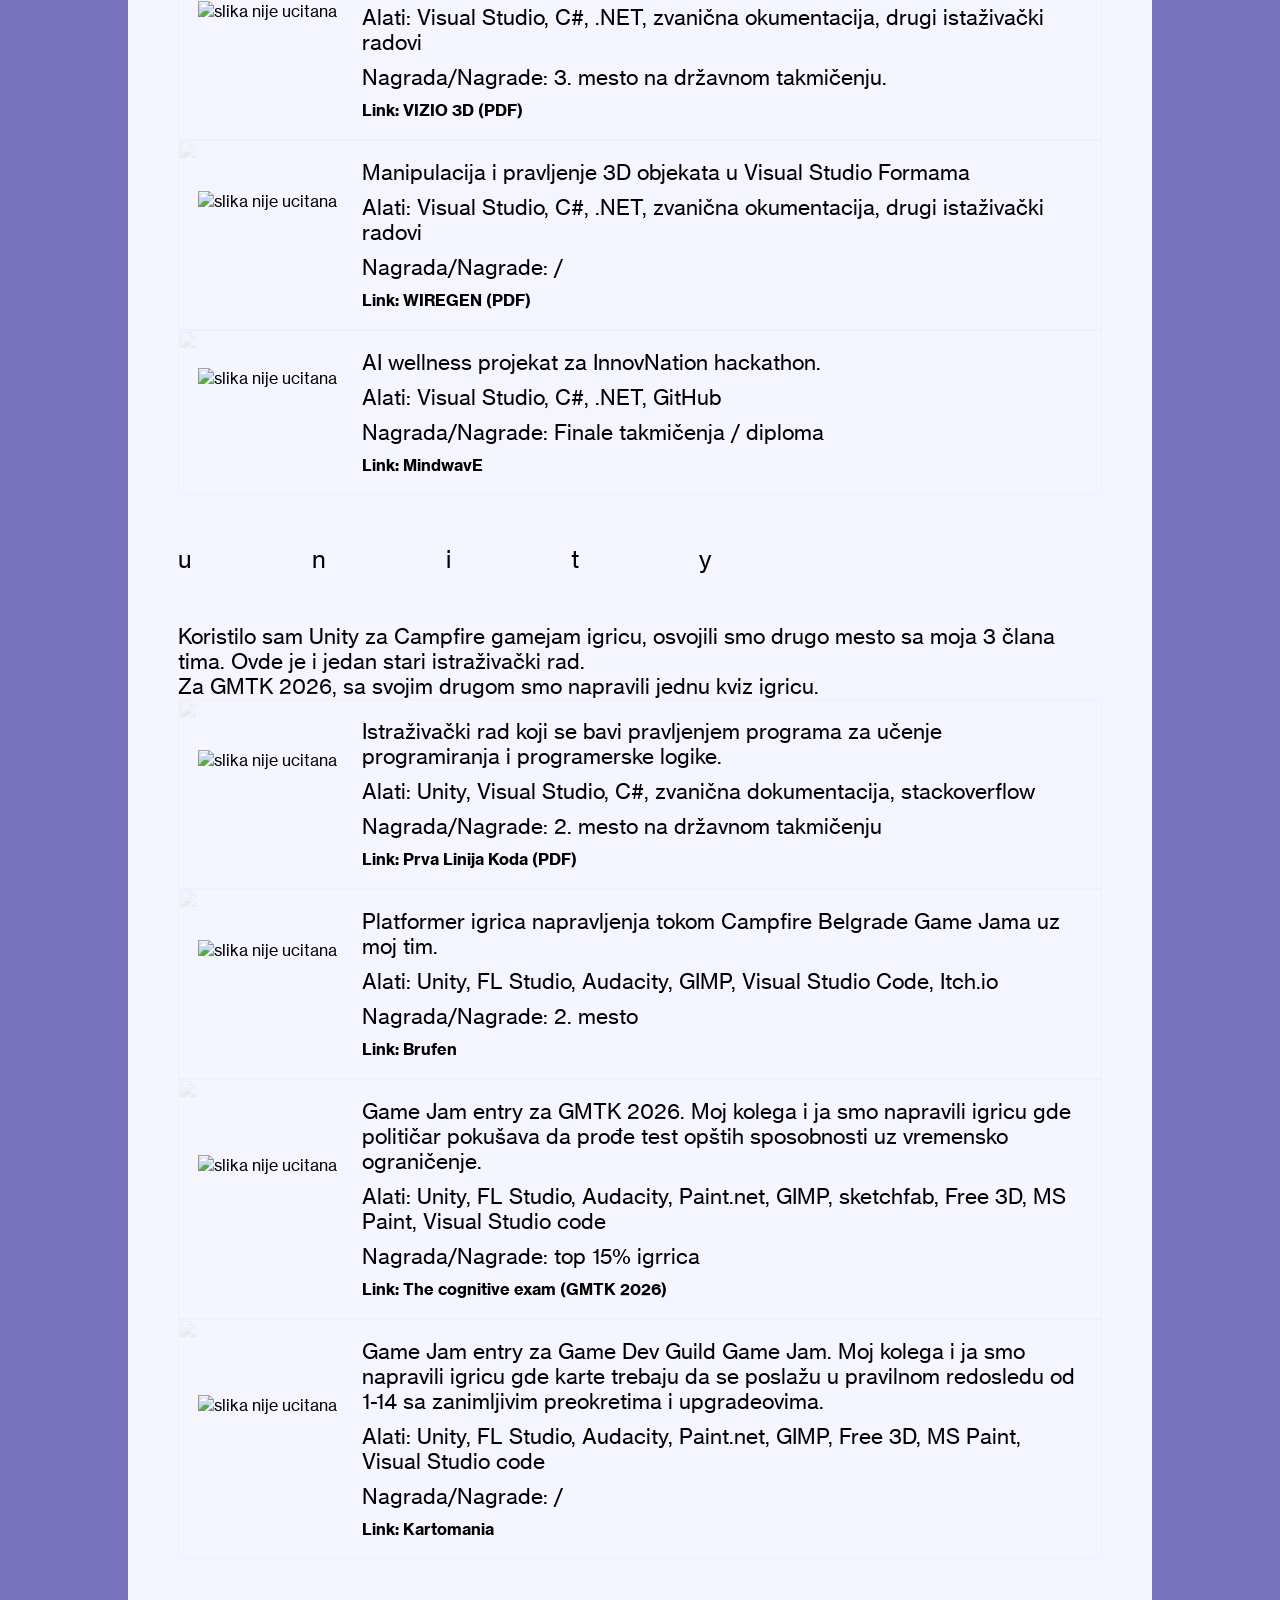
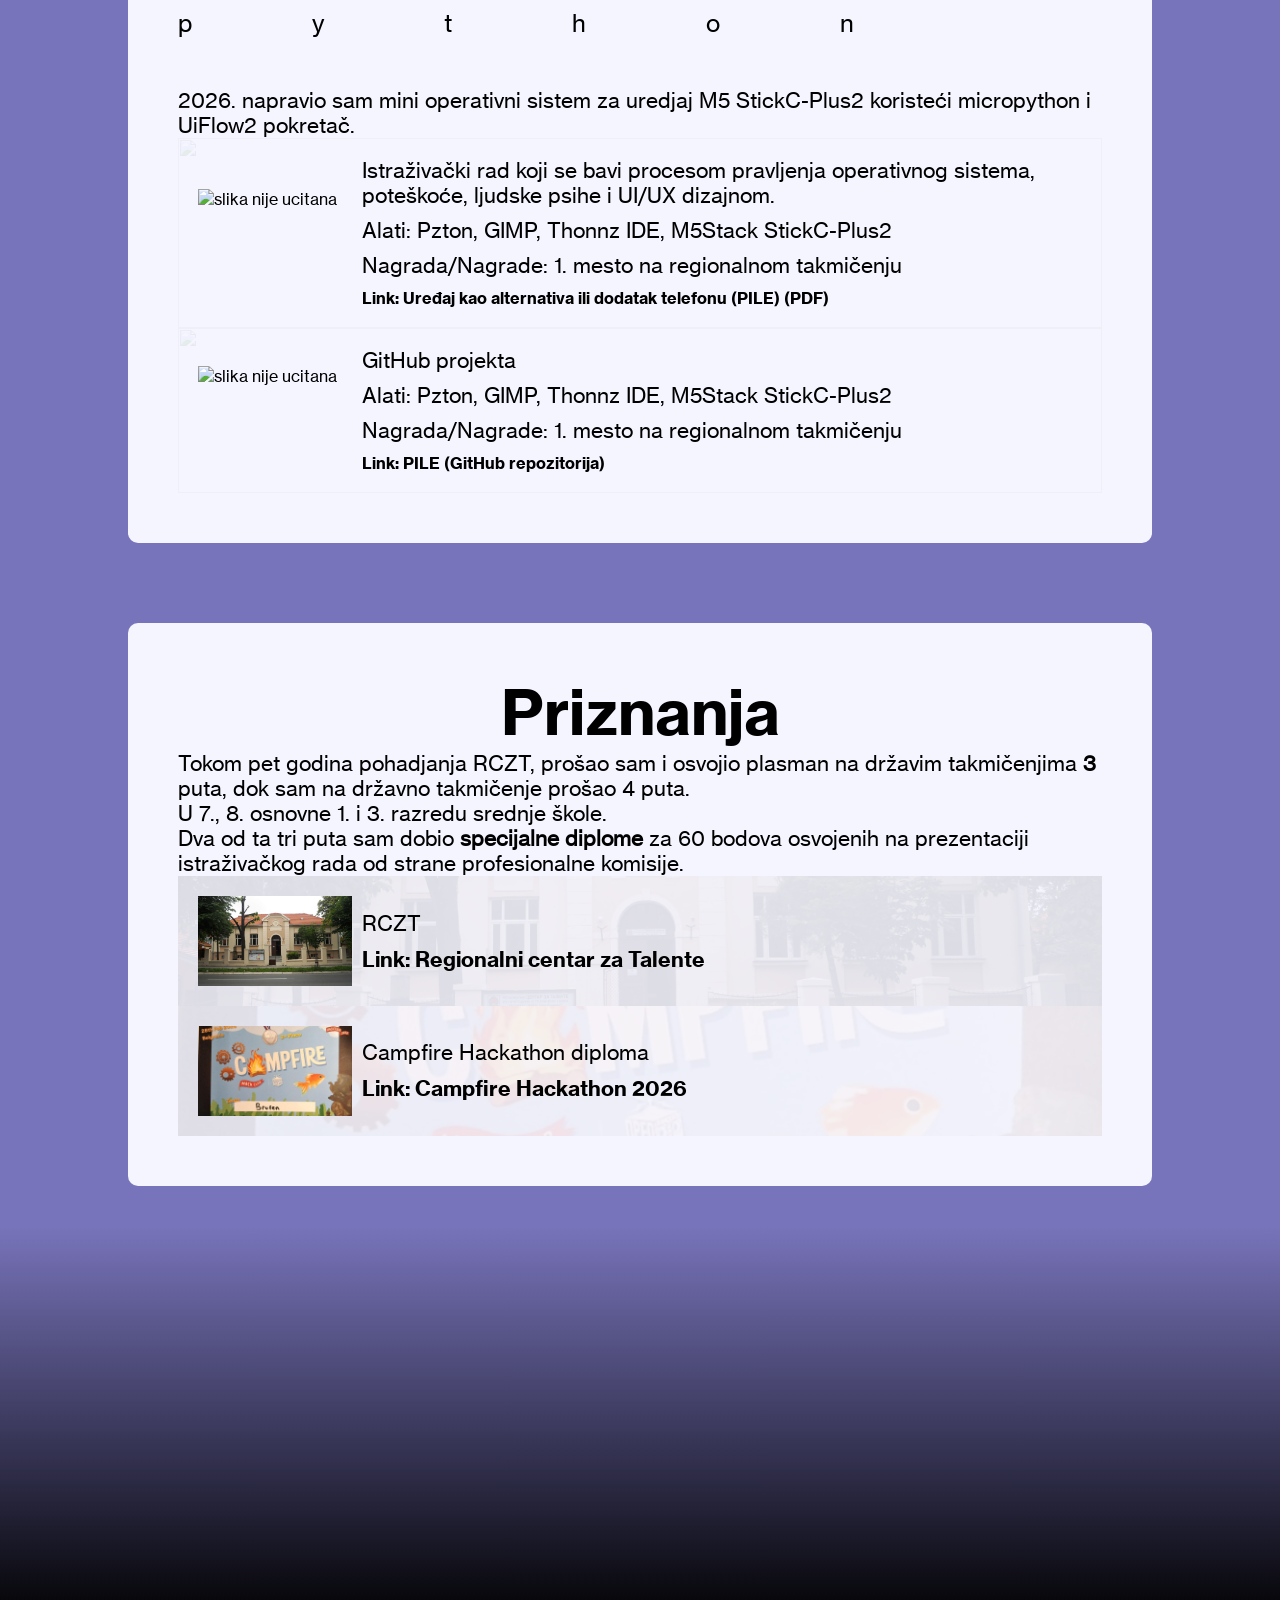
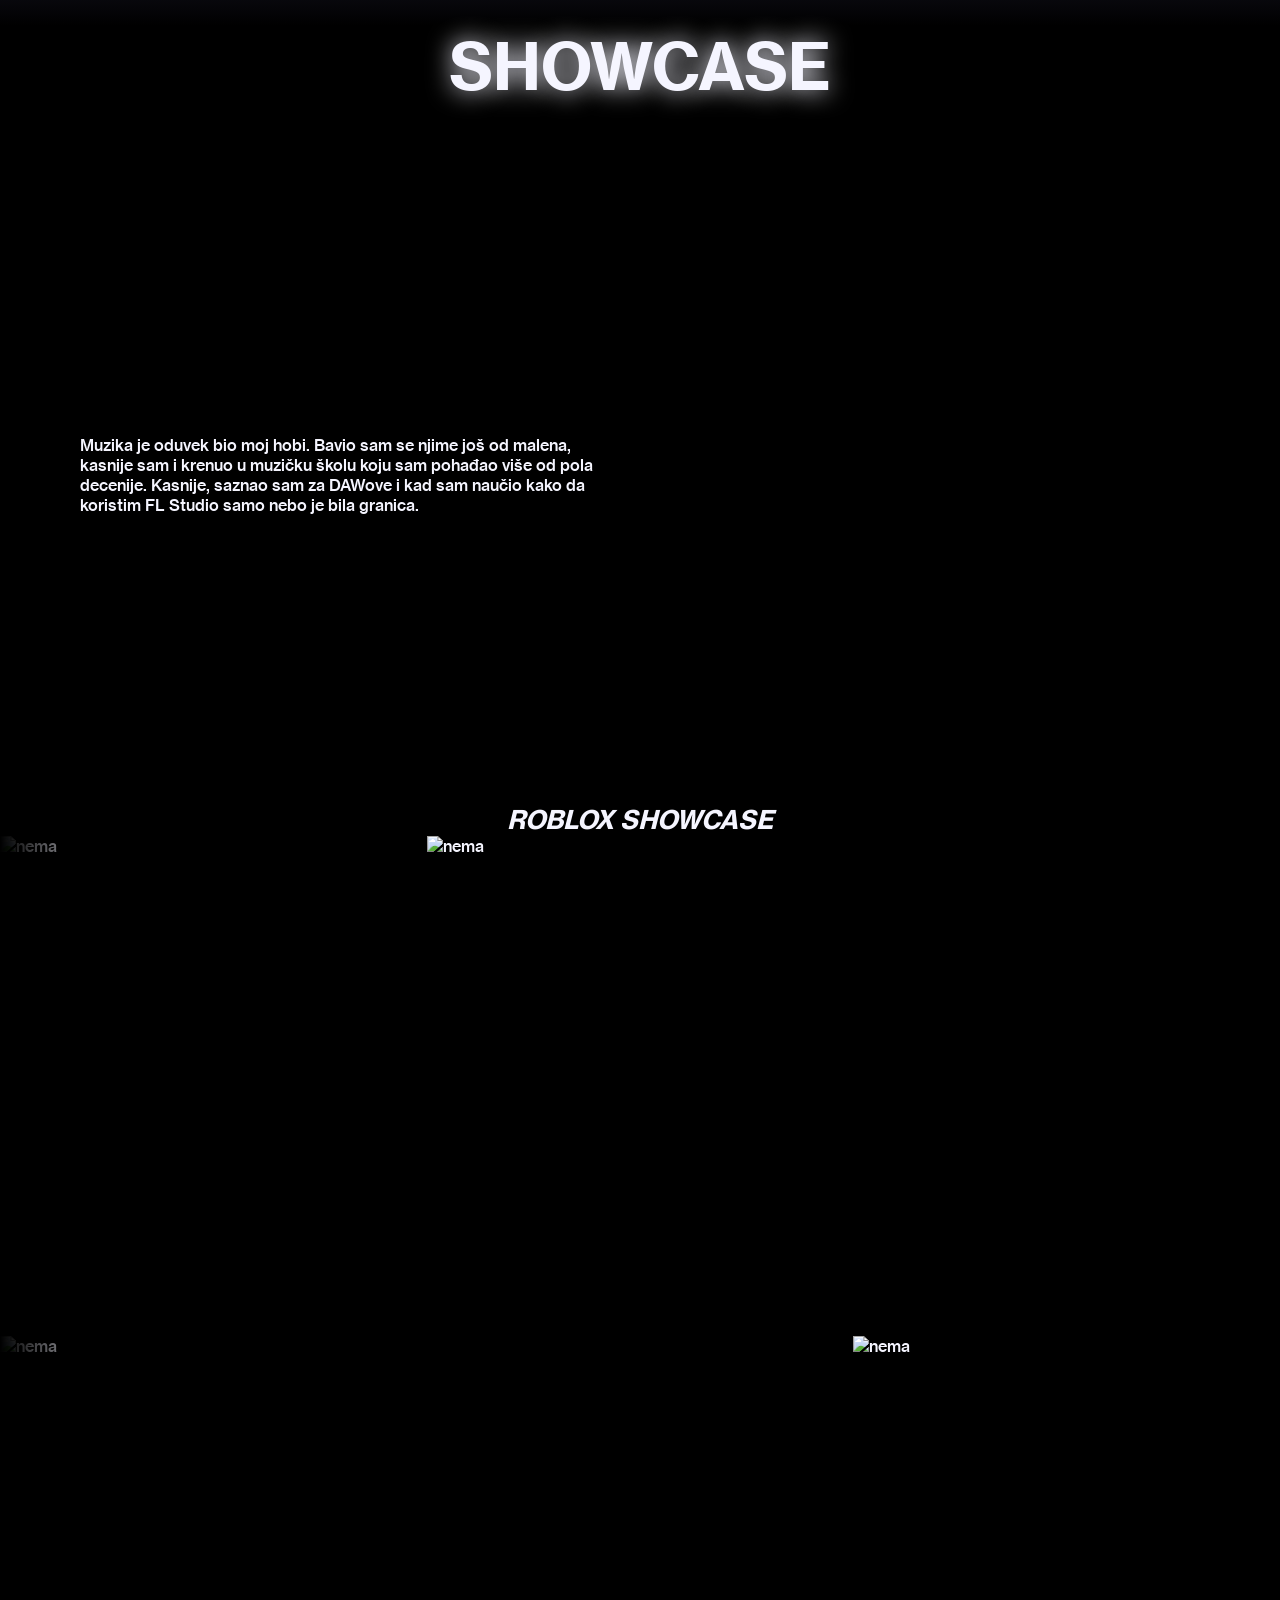
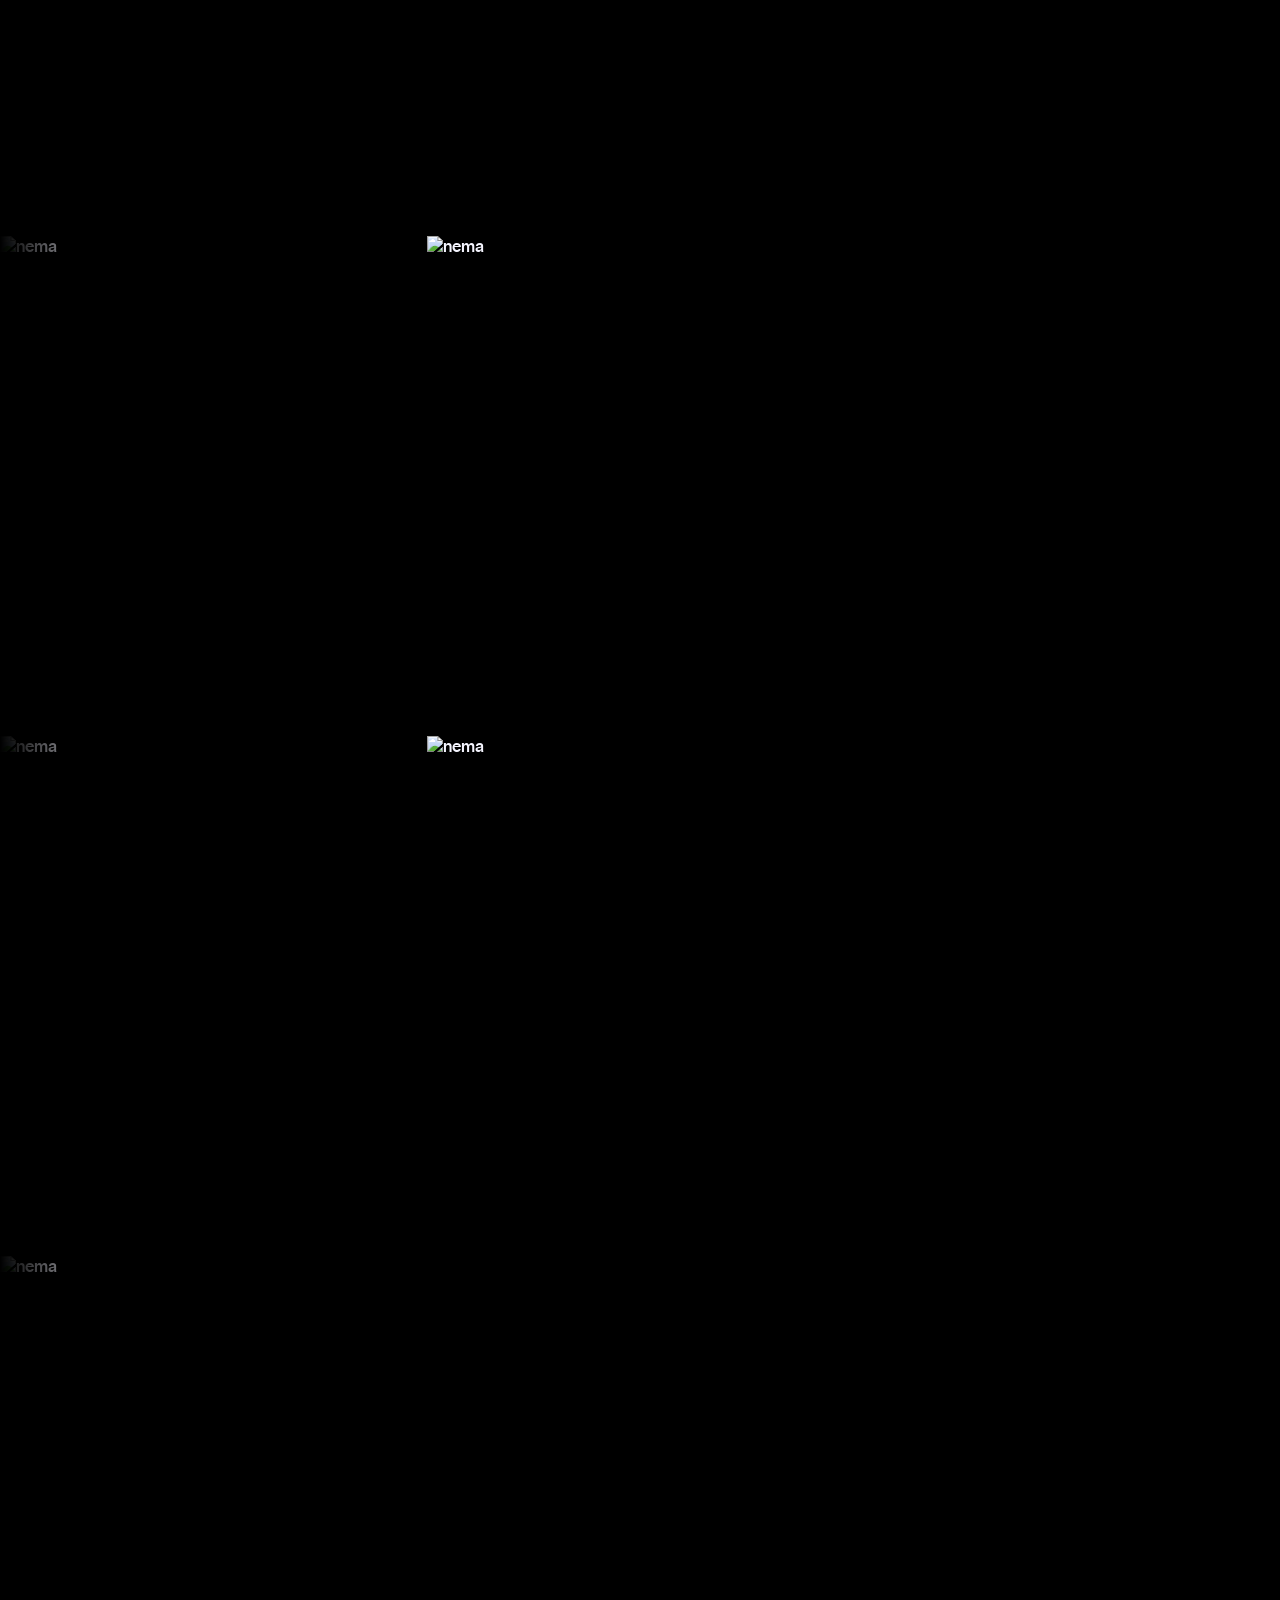
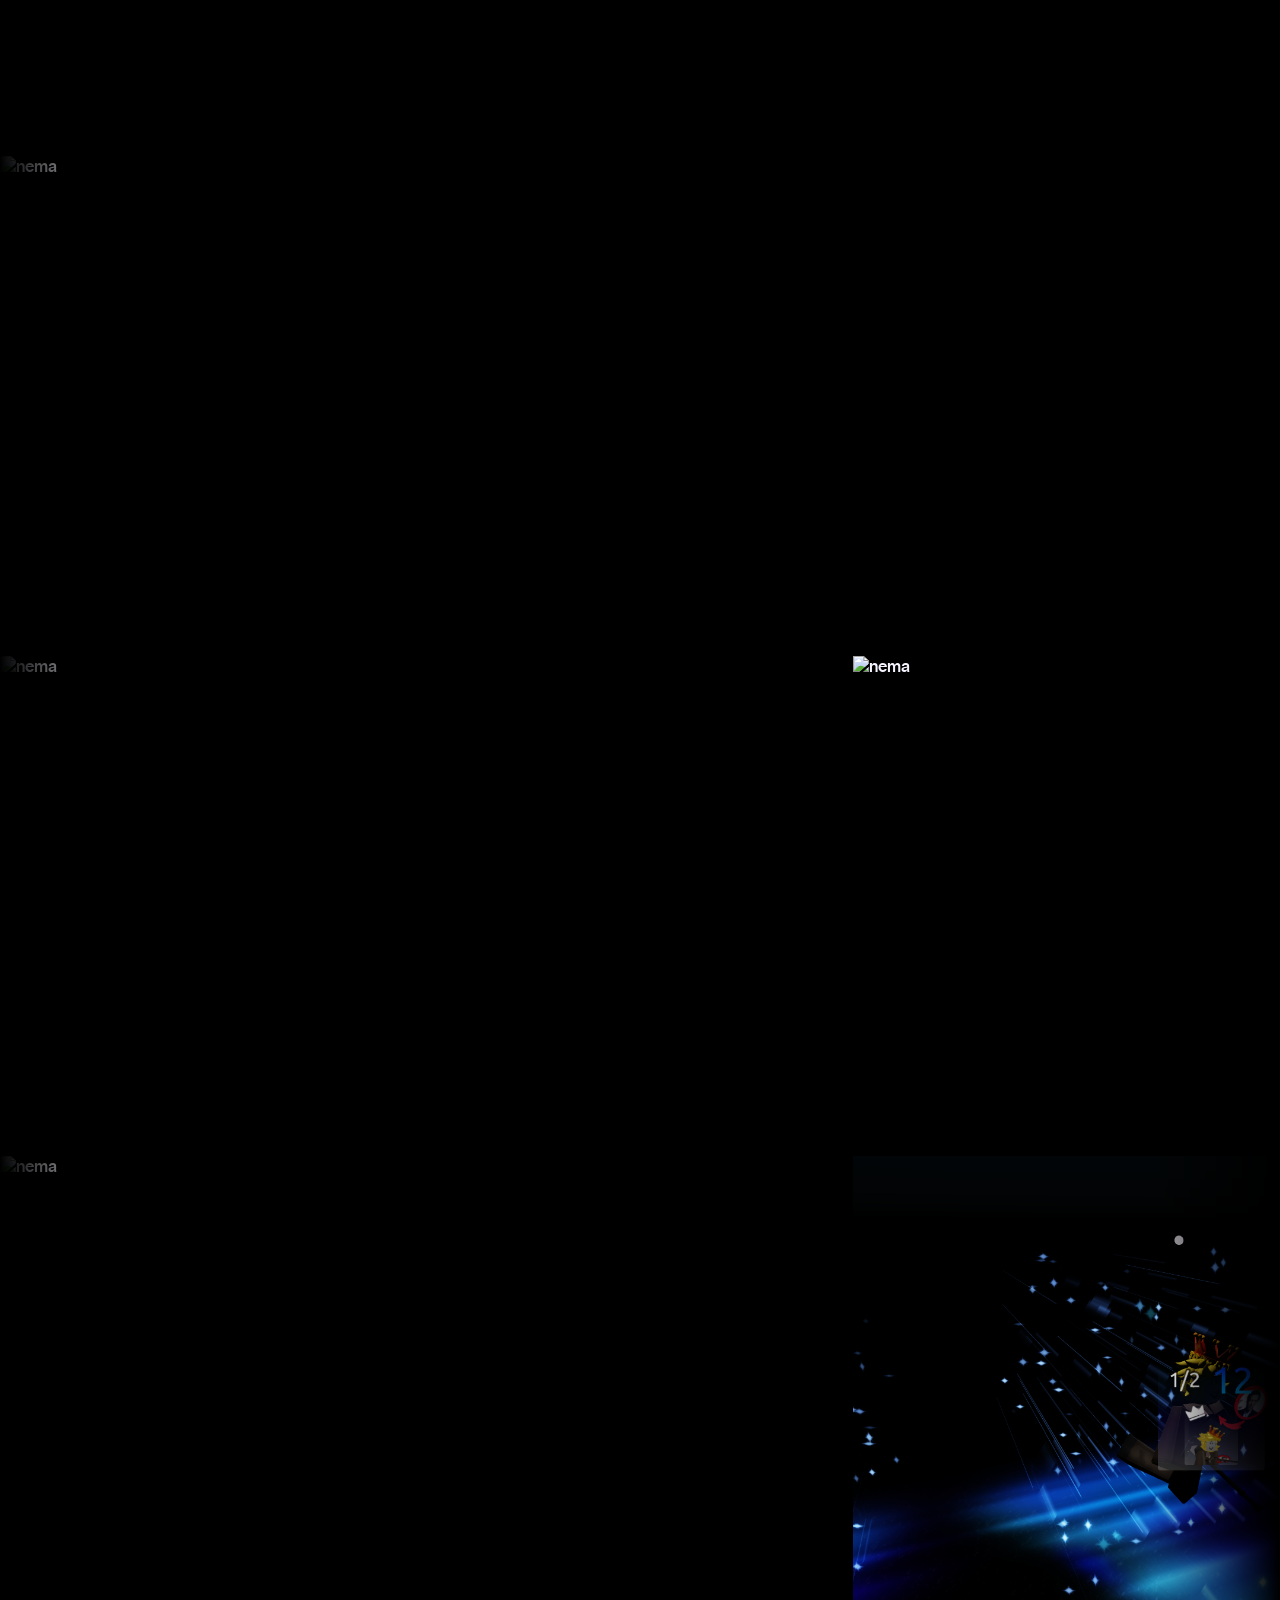
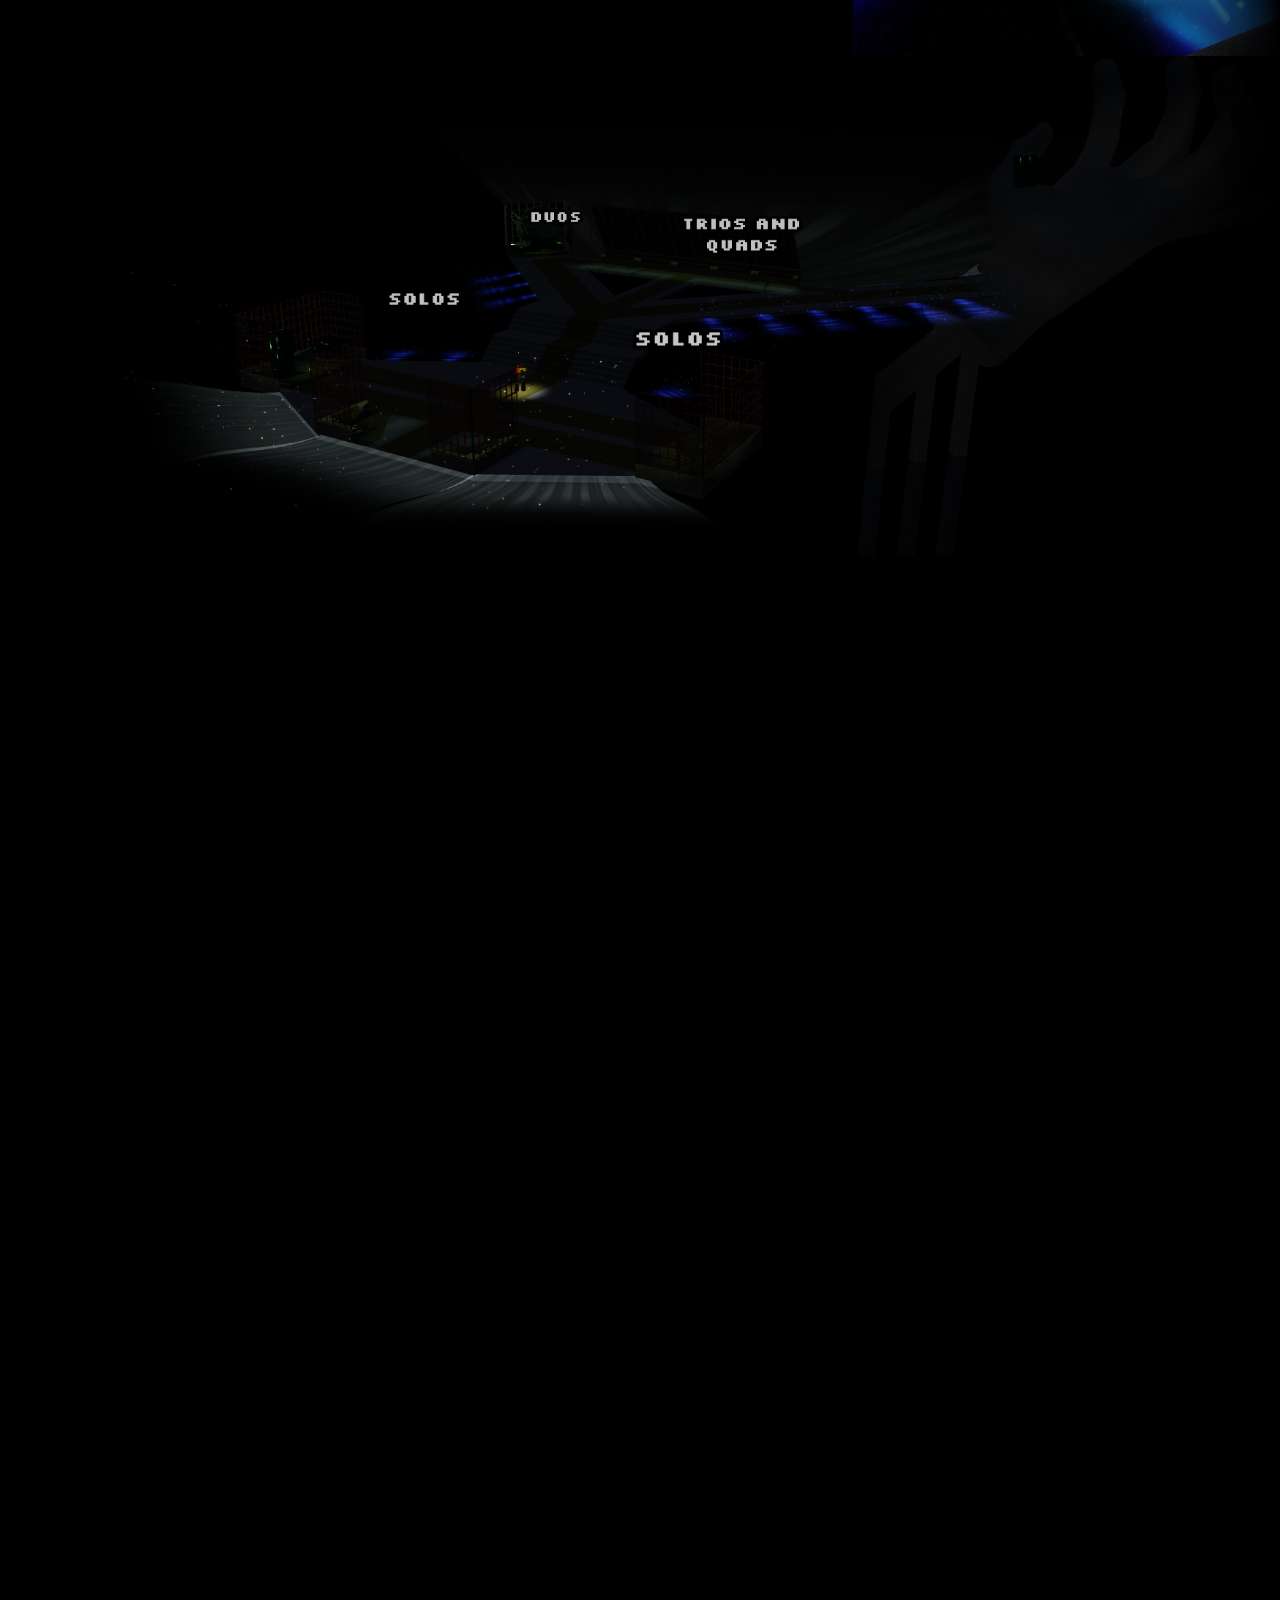
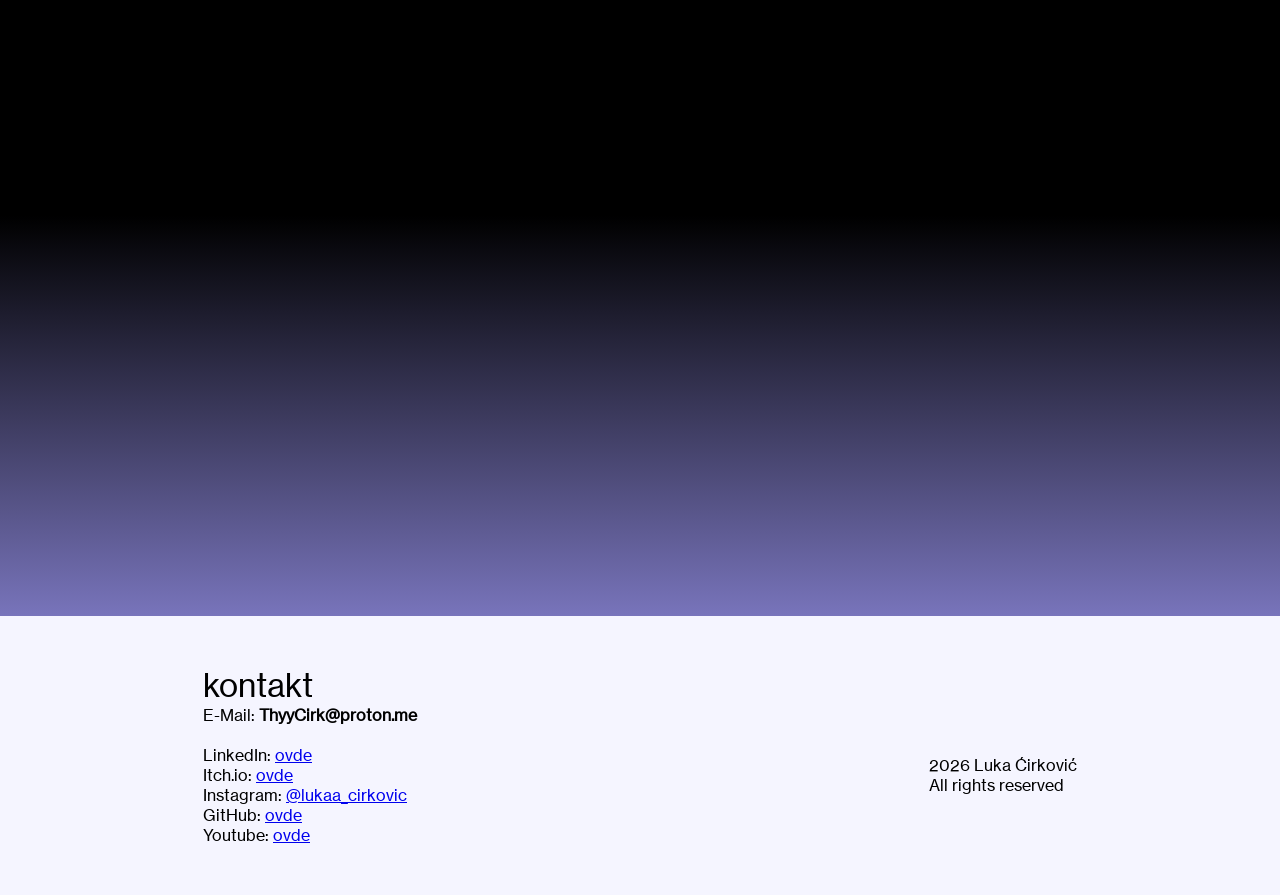
==== commit cbb7b856: "New site layout and corrections to some paragrapths" ====
--- a/PortfolioSite/index.html
+++ b/PortfolioSite/index.html
@@ -39,7 +39,7 @@
         </div>
         <div id="tesktovi">
             <p id="t1">
-                Imam <span id="godine" class="veci_tekst">17 godina</span> i još od malena sam voleo da programiram.
+                Imam <span id="godine" class="veci_tekst">18 godina</span> i još od malena sam voleo da programiram.
                 Izuzetno sam <span class="m_veci_tekst">ambicozan</span> i volim da postavljam jako teške ciljeve sebi radi <span class="m_veci_tekst">poboljsanju</span> mog znanja i umeća.
                 <br><span class="m_veci_tekst">Sviram</span> klavir, pohađao sam osnovnu muzičku školu "Kosta Manojlović".
             </p>
@@ -111,20 +111,35 @@
 
             <div class="cardHolder" style="grid-template-columns: 1fr 1fr 1fr; grid-row: 3; grid-column: span 2;">
                 <div class="card">
-                    <a href="https://www.roblox.com/games/10920021604/LP-Millionaire-Classic" target="_blank" id="link">LP: Millionaire Classic (ROLEPLAY)</a>
-                    <br>
+                    <img class="cardBg" src="Slike/RobloxSetovi/millionaire.png" alt="">
+                    <div id="ps">
+                        <p id="text">Interaktivni Milioner roleplay set.</p>
+                        <p id="tools">Roblox Studio, GIMP, Audacity, javne biblioteke</p>
+                        <p id="Awards">/</p>
+                        <a href="https://www.roblox.com/games/10920021604/LP-Millionaire-Classic" target="_blank" id="link">LP: Millionaire Classic (ROLEPLAY)</a>
+                    </div>
                     <img src="Slike/RobloxSetovi/millionaire.png" alt="slika nije ucitana" id="thumbnail">
                 </div>
 
                 <div class="card">
-                    <a href="https://www.roblox.com/games/17499974793/The-Chase-US-Roleplay" target="_blank" id="link">The Chase US:<br>Roleplay</a>
-                    <br>
+                    <img class="cardBg" src="Slike/RobloxSetovi/Screenshot 2026-06-01 200218.png" alt="">
+                    <div id="ps">
+                        <p id="text">Interaktivni "Potera (The Chase)" roleplay set.</p>
+                        <p id="tools">Roblox Studio, GIMP, Audacity, javne biblioteke</p>
+                        <p id="Awards">/</p>
+                        <a href="https://www.roblox.com/games/17499974793/The-Chase-US-Roleplay" target="_blank" id="link">The Chase US:<br>Roleplay</a>
+                    </div>
                     <img src="Slike/RobloxSetovi/Screenshot 2026-06-01 200218.png" alt="slika nije ucitana" id="thumbnail">
                 </div>
 
                 <div class="card">
-                    <a href="https://www.roblox.com/games/17769981453/THE-HUB-Two-Years-Of-LP-Portal-To-The-Past" target="_blank" id="link">THE HUB | Two Years Of LP: Portal To The Past</a>
-                    <br>
+                    <img class="cardBg" src="Slike/pttp.png" alt="">
+                    <div id="ps">
+                        <p id="text">Događaj organizovan u Robloxu za sve fanatike šou programa, gde je učestvovalo 7 grupa sa zajedničkom količinom pratioca od preko 10 hiljada.</p>
+                        <p id="tools">Roblox Studio, GIMP, Audacity, FL Studio, javne biblioteke</p>
+                        <p id="Awards">/</p>
+                        <a href="https://www.roblox.com/games/17769981453/THE-HUB-Two-Years-Of-LP-Portal-To-The-Past" target="_blank" id="link">THE HUB | Two Years Of LP: Portal To The Past</a>
+                    </div>
                     <img src="Slike/pttp.png" alt="slika nije ucitana" id="thumbnail">
                 </div>
             </div>
@@ -141,25 +156,40 @@
                 Vizio je osvojilo 3 mesto na državnom takmičenju.
             </p>
 
-            <div class="cardHolder" style="grid-template-columns: 1fr 1fr 1fr;">
-                    <div class="card">
+            <div class="cardHolder">
+                <div class="card">
+                    <img class="cardBg" src="Slike/vizioslika.png" alt="">
+                    <div id="ps">
+                        <p id="text">Prvi prototip 3D Engina u Visual Studiu</p>
+                        <p id="tools">Visual Studio, C#, .NET, zvanična okumentacija, drugi istaživački radovi</p>
+                        <p id="Awards">3. mesto na državnom takmičenju.</p>
                         <a href="DownloadFiles/vizio.pdf" target="_blank" id="link">VIZIO 3D (PDF)</a>
-                        <br>
-                        <img src="Slike/vizioslika.png" alt="slika nije ucitana" id="thumbnail">
-                    </div>
-
-                    <div class="card">
+                    </div>
+                    <img src="Slike/vizioslika.png" alt="slika nije ucitana" id="thumbnail">
+                </div>
+
+                <div class="card">
+                    <img class="cardBg" src="Slike/wiregen.png" alt="">
+                    <div id="ps">
+                        <p id="text">Manipulacija i pravljenje 3D objekata u Visual Studio Formama</p>
+                        <p id="tools">Visual Studio, C#, .NET, zvanična okumentacija, drugi istaživački radovi</p>
+                        <p id="Awards">/</p>
                         <a href="DownloadFiles/wiregen.pdf" target="_blank" id="link">WIREGEN (PDF)</a>
-                        <br>
-                        <img src="Slike/wiregen.png" alt="slika nije ucitana" id="thumbnail">
-                    </div>
-
-                    <div class="card">
+                    </div>
+                    <img src="Slike/wiregen.png" alt="slika nije ucitana" id="thumbnail">
+                </div>
+
+                <div class="card">
+                    <img class="cardBg" src="Slike/mindwave.png" alt="">
+                    <div id="ps">
+                        <p id="text">AI wellness projekat za InnovNation hackathon.</p>
+                        <p id="tools">Visual Studio, C#, .NET, GitHub</p>
+                        <p id="Awards">Finale takmičenja / diploma</p>
                         <a href="https://github.com/Skypro009/MindwavE" target="_blank" id="link">MindwavE</a>
-                        <br>
-                        <img src="Slike/mindwave.png" alt="slika nije ucitana" id="thumbnail">
-                    </div>
-                </div>
+                    </div>
+                    <img src="Slike/mindwave.png" alt="slika nije ucitana" id="thumbnail">
+                </div>
+            </div>
         </div>
 
         <p class="naslovProjekti">unity</p>
@@ -171,21 +201,47 @@
             </P>
             <div class="cardHolder" style="grid-template-columns: 1fr 1fr 1fr;">
                 <div class="card">
-                    <a href="DownloadFiles/plk.pdf" target="_blank" id="link">Prva Linija Koda (PDF)</a>
-                    <br>
+                    <img class="cardBg" src="Slike/plk.png" alt="">
+                    <div id="ps">
+                        <p id="text">Istraživački rad koji se bavi pravljenjem programa za učenje programiranja i programerske logike.</p>
+                        <p id="tools">Unity, Visual Studio, C#, zvanična dokumentacija, stackoverflow</p>
+                        <p id="Awards">2. mesto na državnom takmičenju</p>
+                        <a href="DownloadFiles/plk.pdf" target="_blank" id="link">Prva Linija Koda (PDF)</a>
+                    </div>
                     <img src="Slike/plk.png" alt="slika nije ucitana" id="thumbnail">
                 </div>
 
                 <div class="card">
-                    <a href="https://thylala.itch.io/yebetel-game-jam" target="_blank" id="link">Brufen</a>
-                    <br>
+                    <img class="cardBg" src="Slike/OJoiGZ.png" alt="">
+                    <div id="ps">
+                        <p id="text">Platformer igrica napravljenja tokom Campfire Belgrade Game Jama uz moj tim.</p>
+                        <p id="tools">Unity, FL Studio, Audacity, GIMP, Visual Studio Code, Itch.io</p>
+                        <p id="Awards">2. mesto</p>
+                        <a href="https://thylala.itch.io/yebetel-game-jam" target="_blank" id="link">Brufen</a>
+                    </div>
                     <img src="Slike/OJoiGZ.png" alt="slika nije ucitana" id="thumbnail">
                 </div>
 
                 <div class="card">
-                    <a href="https://thylala.itch.io/the-cognitive-exam" target="_blank" id="link">The cognitive exam (GMTK 2026)</a>
-                    <br>
+                    <img class="cardBg" src="https://img.itch.zone/aW1nLzI4ODEzNjI0LnBuZw==/315x250%23c/4uLec1.png" alt="">
+                    <div id="ps">
+                        <p id="text">Game Jam entry za GMTK 2026. Moj kolega i ja smo napravili igricu gde političar pokušava da prođe test opštih sposobnosti uz vremensko ograničenje.</p>
+                        <p id="tools">Unity, FL Studio, Audacity, Paint.net, GIMP, sketchfab, Free 3D, MS Paint, Visual Studio code</p>
+                        <p id="Awards">top 15% igrrica</p>
+                        <a href="https://thylala.itch.io/the-cognitive-exam" target="_blank" id="link">The cognitive exam (GMTK 2026)</a>
+                    </div>
                     <img src="https://img.itch.zone/aW1nLzI4ODEzNjI0LnBuZw==/315x250%23c/4uLec1.png" alt="slika nije ucitana" id="thumbnail">
+                </div>
+
+                <div class="card">
+                    <img class="cardBg" src=" https://img.itch.zone/aW1nLzI5MDEwMDU1LnBuZw==/original/5Az0pJ.png" alt="">
+                    <div id="ps">
+                        <p id="text">Game Jam entry za Game Dev Guild Game Jam. Moj kolega i ja smo napravili igricu gde karte trebaju da se poslažu u pravilnom redosledu od 1-14 sa zanimljivim preokretima i upgradeovima.</p>
+                        <p id="tools">Unity, FL Studio, Audacity, Paint.net, GIMP, Free 3D, MS Paint, Visual Studio code</p>
+                        <p id="Awards">/</p>
+                        <a href="https://thylala.itch.io/kartomania" target="_blank" id="link">Kartomania</a>
+                    </div>
+                    <img src="https://img.itch.zone/aW1nLzI5MDEwMDQyLnBuZw==/315x250%23c/n9d5B8.png" alt="slika nije ucitana" id="thumbnail">
                 </div>
             </div>
         </div>
@@ -199,14 +255,24 @@
 
             <div class="cardHolder">
                 <div class="card">
-                    <a href="DownloadFiles/pile.pdf" target="_blank" id="link">Uređaj kao alternativa ili dodatak telefonu (PILE) (PDF)</a>
-                    <br>
+                    <img class="cardBg" src="Slike/pile1.png" alt="">
+                    <div id="ps">
+                        <p id="text">Istraživački rad koji se bavi procesom pravljenja operativnog sistema, poteškoće, ljudske psihe i UI/UX dizajnom.</p>
+                        <p id="tools">Pzton, GIMP, Thonnz IDE, M5Stack StickC-Plus2</p>
+                        <p id="Awards">1. mesto na regionalnom takmičenju</p>
+                        <a href="DownloadFiles/pile.pdf" target="_blank" id="link">Uređaj kao alternativa ili dodatak telefonu (PILE) (PDF)</a>
+                    </div>
                     <img src="Slike/pile1.png" alt="slika nije ucitana" id="thumbnail">
                 </div>
 
                 <div class="card">
-                    <a href="https://github.com/ThyyLala/PILE" target="_blank" id="link">PILE (GitHub repozitorija)</a>
-                    <br>
+                    <img class="cardBg" src="Slike/pile2.png" alt="">
+                    <div id="ps">
+                        <p id="text">GitHub projekta</p>
+                        <p id="tools">Pzton, GIMP, Thonnz IDE, M5Stack StickC-Plus2</p>
+                        <p id="Awards">1. mesto na regionalnom takmičenju</p>
+                        <a href="https://github.com/ThyyLala/PILE" target="_blank" id="link">PILE (GitHub repozitorija)</a>
+                    </div>
                     <img src="Slike/pile2.png" alt="slika nije ucitana" id="thumbnail">
                 </div>
             </div>
@@ -227,13 +293,19 @@
             </div>
         <div class="cardHolder">
             <div class="card">
-                <a href="https://talentizemun.rs/" target="_blank" id="link">Regionalni centar za Talente</a>
-                <br>
+                <img class="cardBg" src="Slike/RCZT.png" alt="">
+                <div id="ps">
+                    <p id="text">RCZT</p>
+                    <a href="https://talentizemun.rs/" target="_blank" id="link">Regionalni centar za Talente</a>
+                </div>
                 <img src="Slike/RCZT.png" alt="RCZT" id="thumbnail">
             </div>
             <div class="card">
-                <a href="https://thylala.itch.io/yebetel-game-jam" target="_blank" id="link">Campfire Hackathon 2026</a>
-                <br>
+                <img class="cardBg" src="Slike/brufen.jpg" alt="">
+                <div id="ps">
+                    <p id="text">Campfire Hackathon diploma</p>
+                    <a href="https://thylala.itch.io/yebetel-game-jam" target="_blank" id="link">Campfire Hackathon 2026</a>
+                </div>
                 <img src="Slike/brufen.jpg" alt="Brufen" id="thumbnail">
             </div>
         </div>
@@ -251,10 +323,10 @@
             </p>
 
             <div>
-                <iframe style="border: 0; width: 100%; height: 120px;" src="https://bandcamp.com/EmbeddedPlayer/album=4227423405/size=large/bgcol=333333/linkcol=ffffff/tracklist=false/artwork=small/transparent=true/" seamless><a href="https://thyylala.bandcamp.com/album/did-i-react-to-chains">Did I React to Chains? by Lala</a></iframe>
-                <iframe style="border: 0; width: 100%; height: 120px;" src="https://bandcamp.com/EmbeddedPlayer/album=3850779526/size=large/bgcol=333333/linkcol=ffffff/tracklist=false/artwork=small/transparent=true/" seamless><a href="https://thyylala.bandcamp.com/album/the-gathering-ost">The Gathering OST by Lala</a></iframe>
-                <iframe style="border: 0; width: 100%; height: 120px;" src="https://bandcamp.com/EmbeddedPlayer/album=3660592530/size=large/bgcol=333333/linkcol=ffffff/tracklist=false/artwork=small/transparent=true/" seamless><a href="https://thyylala.bandcamp.com/album/aqua-breakbeat">Aqua Breakbeat by Lala</a></iframe>
-                <iframe style="border: 0; width: 100%; height: 120px;" src="https://bandcamp.com/EmbeddedPlayer/album=2425904242/size=large/bgcol=333333/linkcol=ffffff/tracklist=false/artwork=small/transparent=true/" seamless><a href="https://thyylala.bandcamp.com/album/4321">4321 by Lala</a></iframe>
+                <iframe loading="lazy"style="border: 0; width: 100%; height: 120px;" src="https://bandcamp.com/EmbeddedPlayer/album=4227423405/size=large/bgcol=333333/linkcol=ffffff/tracklist=false/artwork=small/transparent=true/" seamless><a href="https://thyylala.bandcamp.com/album/did-i-react-to-chains">Did I React to Chains? by Lala</a></iframe>
+                <iframe loading="lazy"style="border: 0; width: 100%; height: 120px;" src="https://bandcamp.com/EmbeddedPlayer/album=3850779526/size=large/bgcol=333333/linkcol=ffffff/tracklist=false/artwork=small/transparent=true/" seamless><a href="https://thyylala.bandcamp.com/album/the-gathering-ost">The Gathering OST by Lala</a></iframe>
+                <iframe loading="lazy"style="border: 0; width: 100%; height: 120px;" src="https://bandcamp.com/EmbeddedPlayer/album=3660592530/size=large/bgcol=333333/linkcol=ffffff/tracklist=false/artwork=small/transparent=true/" seamless><a href="https://thyylala.bandcamp.com/album/aqua-breakbeat">Aqua Breakbeat by Lala</a></iframe>
+                <iframe loading="lazy"style="border: 0; width: 100%; height: 120px;" src="https://bandcamp.com/EmbeddedPlayer/album=2425904242/size=large/bgcol=333333/linkcol=ffffff/tracklist=false/artwork=small/transparent=true/" seamless><a href="https://thyylala.bandcamp.com/album/4321">4321 by Lala</a></iframe>
             </div>
         </div>
 
@@ -284,84 +356,84 @@
             style="grid-column: span 1;">
             <img src="Slike/RobloxOstalo/1.png" alt="nema" id="RobloxSlika"
             style="grid-column: span 3;">
-            <iframe 
+            <iframe loading="lazy"
                 src="https://www.youtube.com/embed/aeFO9sXUv-I"
                 width="560" 
                 height="315"
                 frameborder="0"
                 allowfullscreen>
             </iframe>
-            <iframe 
+            <iframe loading="lazy"
                 src="https://www.youtube.com/embed/rzCZ-H8RdDQ"
                 width="560" 
                 height="315"
                 frameborder="0"
                 allowfullscreen>
             </iframe>
-            <iframe 
+            <iframe loading="lazy"
                 src="https://www.youtube.com/embed/kKvxPCsv4rg"
                 width="560" 
                 height="315"
                 frameborder="0"
                 allowfullscreen>
             </iframe>
-            <iframe 
+            <iframe loading="lazy"
                 src="https://www.youtube.com/embed/M9P9UsxYsPA"
                 width="560" 
                 height="315"
                 frameborder="0"
                 allowfullscreen>
             </iframe>
-            <iframe 
+            <iframe loading="lazy"
                 src="https://www.youtube.com/embed/xX7KrTUIri8"
                 width="560" 
                 height="315"
                 frameborder="0"
                 allowfullscreen>
             </iframe>
-            <iframe 
+            <iframe loading="lazy"
                 src="https://www.youtube.com/embed/BCpE_BeqE_g"
                 width="560" 
                 height="315"
                 frameborder="0"
                 allowfullscreen>
             </iframe>
-            <iframe 
+            <iframe loading="lazy"
                 src="https://www.youtube.com/embed/5LKKYGveNOI"
                 width="560" 
                 height="315"
                 frameborder="0"
                 allowfullscreen>
             </iframe>
-            <iframe 
+            <iframe loading="lazy"
                 src="https://www.youtube.com/embed/h7aC30qzAas"
                 width="560" 
                 height="315"
                 frameborder="0"
                 allowfullscreen>
             </iframe>
-            <iframe 
+            <iframe loading="lazy"
                 src="https://www.youtube.com/embed/LVfKVtiFEpU"
                 width="560" 
                 height="315"
                 frameborder="0"
                 allowfullscreen>
             </iframe>
-            <iframe 
+            <iframe loading="lazy"
                 src="https://www.youtube.com/embed/6c4HA6H95Rg"
                 width="560" 
                 height="315"
                 frameborder="0"
                 allowfullscreen>
             </iframe>
-            <iframe 
+            <iframe loading="lazy"
                 src="https://www.youtube.com/embed/g6rNeOh3LYI"
                 width="560" 
                 height="315"
                 frameborder="0"
                 allowfullscreen>
             </iframe>
-            <iframe 
+            <iframe loading="lazy"
                 src="https://www.youtube.com/embed/M77z1zF4dvE"
                 width="560" 
                 height="315"
@@ -392,4 +464,4 @@
     </div>
 
 </body>
-</html>
+</html>
--- a/PortfolioSite/Css/CardHolder.css
+++ b/PortfolioSite/Css/CardHolder.css
@@ -1,45 +1,51 @@
 .cardHolder {
-    display: grid;
-    grid-template-columns: 1fr 1fr;
     grid-auto-rows: auto;
-    justify-content: center;
+    justify-content: left;
     margin: auto;
-    width: fit-content;
+    width: 100%;
+    height: fit-content;
 }
 
 .cardHolder .card {
-    width: clamp(4rem, 10vw, 20rem);
-    padding: 10px;
-    border-collapse: collapse;
-    display: block;
-    margin: 10px;   
-    margin-right: 0%;
-    font-family: Arial, sans-serif;
-    overflow: hidden;
-    cursor: pointer;
+    width: 100%;
+    padding: 20px;
+    display: grid;
+    grid-template-columns: 12vw 1fr;
+    grid-template-rows: auto;
+    align-items: center;   /* centers thumbnail and text vertically */
+    gap: 10px;
+    height: fit-content;
 }
 
 .cardHolder .card:hover {
-    background: linear-gradient(to bottom, #7874bb, #f5f5ff);
+    background: linear-gradient(to right, #7874bb, #f5f5ff);
 }
 
 #ShowcaseContainer .cardHolder .card:hover {
-    background: linear-gradient(to bottom, #f5f5ff, #000000);
+    background: linear-gradient(to right, #f5f5ff, #000000);
 }
 
+
 .cardHolder .card #thumbnail {
-    width: 8vw;
-    height: 5vw;
-    margin: auto;
+    grid-column: 1;
+    grid-row: 1;
+    width: 12vw;
+    height: 7vw;
     display: block;
     object-fit: cover;
 }
 
+.cardHolder .card #ps {
+    grid-column: 2;
+    grid-row: 1;
+}
+.cardHolder .card #ps * {
+    padding-bottom: 10px;
+}
+
 .cardHolder .card #link {
     text-decoration: none;
-    text-align: center;
     font-family: HaasGroteskBold;
-    margin: auto;
     color: black;
     pointer-events: none;
 }
@@ -48,9 +54,52 @@
     color: white;
 }
 
+.cardHolder .card {
+    position: relative;
+}
+
+/* Desktop: thumbnail on the left, faded photo across the whole card */
+.cardHolder .card #thumbnail {
+    position: relative;
+    z-index: 1;               /* keeps the original photo crisp above the background */
+}
+
+.cardHolder .card .cardBg {
+    position: absolute;
+    inset: 0;
+    width: 100%;
+    height: 100%;
+    object-fit: cover;
+    opacity: 0.1;             /* 90% transparent */
+    z-index: 0;
+    pointer-events: none;
+}
+
+.cardHolder .card #ps {
+    position: relative;
+    z-index: 1;
+}
+
 @media (max-width: 768px) {
     .cardHolder .card {
+        grid-template-columns: 1fr;
+        padding: 0;
         mask: linear-gradient(to right, black 60%, transparent 100%);
+    }
+
+    /* Small screens: the faded background replaces the thumbnail */
+    .cardHolder .card #thumbnail {
+        display: none;
+    }
+
+    .cardHolder .card .cardBg {
+        opacity: 0.2;         /* 80% transparent */
+    }
+
+    .cardHolder .card #ps {
+        grid-column: 1;
+        grid-row: 1;
+        padding: 20px;
     }
 
     .cardHolder .card #link {
